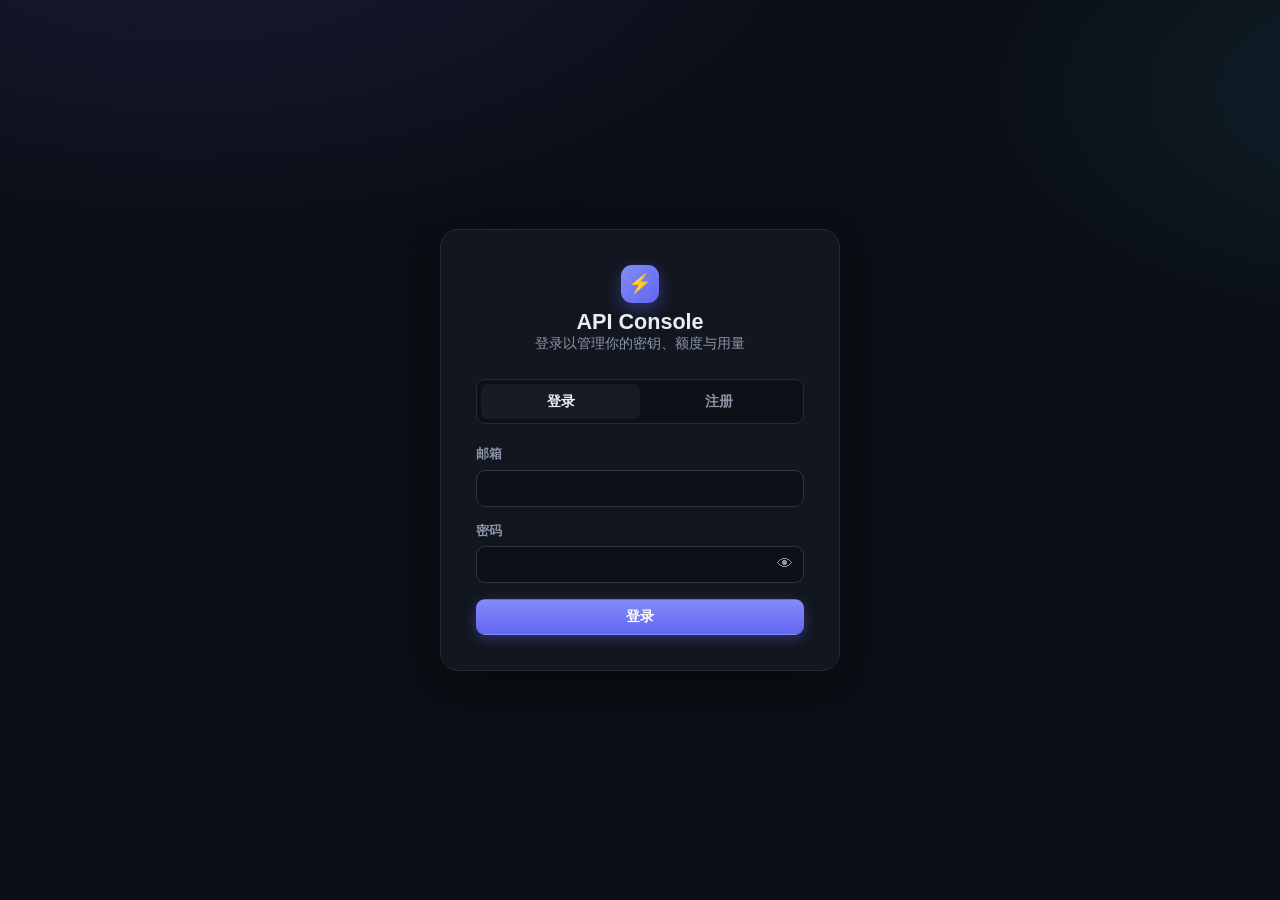
==== internal/api/modules/portal/static/index.html @ e52096e7 "feat(portal): filter 用量明细 by model, upstream account, and user Adds server-side filtering to the usa" ====
<!DOCTYPE html>
<html lang="zh-CN">
<head>
<meta charset="utf-8">
<meta name="viewport" content="width=device-width,initial-scale=1">
<title>API Console</title>
<style>
*{margin:0;padding:0;box-sizing:border-box}
:root{
  --bg:#0b0e14; --bg-2:#0d1117; --surface:#12161f; --surface-2:#161b26;
  --border:#232a38; --border-2:#2c3547;
  --text:#e6edf3; --muted:#8b94a7; --faint:#5b6472;
  --accent:#6366f1; --accent-2:#818cf8; --accent-soft:rgba(99,102,241,.15);
  --success:#22c55e; --danger:#f43f5e; --warn:#f59e0b; --info:#38bdf8;
  --radius:12px; --radius-sm:9px;
  --shadow:0 8px 30px rgba(0,0,0,.35);
}
html,body{height:100%}
body{font-family:-apple-system,BlinkMacSystemFont,"Segoe UI",Roboto,"PingFang SC","Microsoft YaHei",sans-serif;background:var(--bg);color:var(--text);min-height:100vh;-webkit-font-smoothing:antialiased}
body::before{content:"";position:fixed;inset:0;z-index:-1;background:
  radial-gradient(1200px 600px at 15% -10%,rgba(99,102,241,.14),transparent 60%),
  radial-gradient(900px 500px at 110% 10%,rgba(56,189,248,.10),transparent 55%);}
a{color:var(--accent-2);text-decoration:none}
.hidden{display:none!important}
.muted{color:var(--muted)}
.mono{font-family:ui-monospace,SFMono-Regular,Menlo,monospace}
::-webkit-scrollbar{width:10px;height:10px}
::-webkit-scrollbar-thumb{background:var(--border-2);border-radius:99px;border:2px solid transparent;background-clip:padding-box}

/* ---------- Buttons ---------- */
.btn{display:inline-flex;align-items:center;gap:.4rem;padding:.5rem .9rem;border:1px solid var(--border-2);border-radius:var(--radius-sm);font-size:.85rem;font-weight:600;cursor:pointer;background:var(--surface-2);color:var(--text);transition:all .15s;white-space:nowrap}
.btn:hover{border-color:var(--faint);transform:translateY(-1px)}
.btn:active{transform:translateY(0)}
.btn-primary{background:linear-gradient(180deg,var(--accent-2),var(--accent));border-color:transparent;color:#fff;box-shadow:0 4px 14px rgba(99,102,241,.35)}
.btn-primary:hover{box-shadow:0 6px 20px rgba(99,102,241,.5)}
.btn-danger{background:transparent;border-color:rgba(244,63,94,.4);color:#fb7185}.btn-danger:hover{background:rgba(244,63,94,.12);border-color:var(--danger)}
.btn-success{background:transparent;border-color:rgba(34,197,94,.4);color:#4ade80}.btn-success:hover{background:rgba(34,197,94,.12)}
.btn-sm{padding:.32rem .6rem;font-size:.78rem}
.btn-block{width:100%;justify-content:center}
.btn-ghost{background:transparent;border-color:var(--border)}
.icon-btn{background:transparent;border:none;color:var(--muted);cursor:pointer;font-size:1.1rem;padding:.25rem .4rem;border-radius:8px}
.icon-btn:hover{background:var(--surface-2);color:var(--text)}

/* ---------- Forms ---------- */
.form-group{margin-bottom:1rem}
.form-group label,.field-label{display:block;margin-bottom:.4rem;font-size:.8rem;font-weight:600;color:var(--muted)}
input,select{width:100%;padding:.6rem .75rem;border:1px solid var(--border-2);border-radius:var(--radius-sm);font-size:.9rem;outline:none;background:var(--bg-2);color:var(--text);transition:border-color .15s,box-shadow .15s;font-family:inherit}
input::placeholder{color:var(--faint)}
input:focus,select:focus{border-color:var(--accent);box-shadow:0 0 0 3px var(--accent-soft)}
.pw-wrap{position:relative}
.pw-wrap input{padding-right:2.6rem}
.pw-toggle{position:absolute;right:.4rem;top:50%;transform:translateY(-50%);background:none;border:none;cursor:pointer;font-size:1rem;color:var(--muted);padding:.3rem;border-radius:6px;line-height:1}
.pw-toggle:hover{color:var(--text)}
.inline-form{display:flex;gap:.6rem;flex-wrap:wrap;align-items:flex-end}
.inline-form .form-group{margin:0}
.switch-row{display:flex;align-items:center;justify-content:space-between;gap:1rem;padding:.75rem .9rem;background:var(--bg-2);border:1px solid var(--border);border-radius:var(--radius-sm);margin-bottom:1rem;cursor:pointer}
.switch-row span{font-size:.9rem;font-weight:500}
.switch-row input{width:auto;accent-color:var(--accent)}

.msg{padding:.6rem .8rem;border-radius:var(--radius-sm);margin-bottom:1rem;font-size:.85rem;border:1px solid transparent}
.msg-error{background:rgba(244,63,94,.1);color:#fda4af;border-color:rgba(244,63,94,.3)}
.msg-ok{background:rgba(34,197,94,.1);color:#86efac;border-color:rgba(34,197,94,.3)}

/* ---------- Auth ---------- */
.auth-wrap{display:flex;justify-content:center;align-items:center;min-height:100vh;padding:1.5rem}
.auth-box{background:var(--surface);border:1px solid var(--border);padding:2.2rem;border-radius:18px;box-shadow:var(--shadow);width:100%;max-width:400px}
.auth-brand{display:flex;align-items:center;gap:.6rem;justify-content:center;margin-bottom:.4rem}
.auth-brand .logo{width:38px;height:38px;border-radius:11px;background:linear-gradient(135deg,var(--accent-2),var(--accent));display:flex;align-items:center;justify-content:center;font-size:1.2rem;box-shadow:0 6px 18px rgba(99,102,241,.4)}
.auth-box h2{text-align:center;font-size:1.35rem;font-weight:700}
.auth-sub{text-align:center;color:var(--muted);font-size:.85rem;margin-bottom:1.6rem}
.seg{display:flex;background:var(--bg-2);border:1px solid var(--border);border-radius:var(--radius-sm);padding:4px;margin-bottom:1.4rem}
.seg .tab{flex:1;cursor:pointer;padding:.5rem;border:none;background:none;font-size:.9rem;color:var(--muted);border-radius:7px;font-weight:600;transition:all .15s}
.seg .tab.active{background:var(--surface-2);color:var(--text);box-shadow:0 1px 2px rgba(0,0,0,.3)}

/* ---------- Layout ---------- */
.app{display:flex;min-height:100vh}
.sidebar{width:236px;background:rgba(13,17,23,.7);backdrop-filter:blur(8px);border-right:1px solid var(--border);padding:1.1rem .8rem;flex-shrink:0;display:flex;flex-direction:column;gap:.2rem;position:sticky;top:0;height:100vh}
.brand{display:flex;align-items:center;gap:.6rem;padding:.4rem .5rem 1rem}
.brand .logo{width:32px;height:32px;border-radius:9px;background:linear-gradient(135deg,var(--accent-2),var(--accent));display:flex;align-items:center;justify-content:center;font-size:1rem}
.brand .name{font-weight:700;font-size:1.02rem}
.sidebar nav{display:flex;flex-direction:column;gap:2px}
.sidebar nav a{display:flex;align-items:center;gap:.7rem;padding:.6rem .7rem;color:var(--muted);font-size:.9rem;border-radius:var(--radius-sm);font-weight:500;transition:all .15s}
.sidebar nav a .ic{width:18px;text-align:center;opacity:.9}
.sidebar nav a:hover{background:var(--surface-2);color:var(--text)}
.sidebar nav a.active{background:var(--accent-soft);color:#fff}
.sidebar nav a.active .ic{color:var(--accent-2)}
.side-foot{margin-top:auto;border-top:1px solid var(--border);padding-top:.7rem}
.side-user{display:flex;align-items:center;gap:.6rem;padding:.4rem .5rem;font-size:.82rem}
.avatar{width:30px;height:30px;border-radius:50%;background:linear-gradient(135deg,#22d3ee,var(--accent));display:flex;align-items:center;justify-content:center;font-weight:700;font-size:.85rem;flex-shrink:0}
.side-user .em{overflow:hidden;text-overflow:ellipsis;white-space:nowrap}
.logout{width:100%;margin-top:.4rem;padding:.5rem;color:var(--muted);font-size:.82rem;cursor:pointer;border:1px solid var(--border);background:none;border-radius:var(--radius-sm);text-align:center;font-weight:600}
.logout:hover{background:var(--surface-2);color:#fb7185;border-color:rgba(244,63,94,.3)}
.main{flex:1;padding:1.8rem 2.2rem;overflow-x:auto;max-width:1200px}
.page-head{margin-bottom:1.4rem}
.page-head h2{font-size:1.4rem;font-weight:700;letter-spacing:-.01em}
.page-head p{color:var(--muted);font-size:.88rem;margin-top:.2rem}

/* ---------- Cards & stats ---------- */
.stats{display:grid;grid-template-columns:repeat(auto-fit,minmax(190px,1fr));gap:1rem;margin-bottom:1.5rem}
.stat-card{background:var(--surface);border:1px solid var(--border);padding:1.1rem 1.3rem;border-radius:var(--radius)}
.stat-card .label{font-size:.78rem;color:var(--muted);margin-bottom:.4rem;font-weight:600;letter-spacing:.02em}
.stat-card .value{font-size:1.7rem;font-weight:700;letter-spacing:-.02em}
.stat-card .value.sm{font-size:1rem;font-weight:600}
.card{background:var(--surface);border:1px solid var(--border);padding:1.3rem;border-radius:var(--radius);margin-bottom:1.2rem}
.card h3{font-size:.98rem;font-weight:700;margin-bottom:1rem;display:flex;align-items:center;gap:.5rem}

/* ---------- Table ---------- */
.table-wrap{overflow-x:auto;border-radius:var(--radius);border:1px solid var(--border)}
table{width:100%;border-collapse:collapse;font-size:.86rem}
th,td{padding:.7rem .9rem;text-align:left;border-bottom:1px solid var(--border);white-space:nowrap}
th{background:var(--bg-2);font-weight:600;font-size:.74rem;color:var(--muted);text-transform:uppercase;letter-spacing:.05em}
tbody tr:last-child td{border-bottom:none}
tbody tr:hover{background:var(--surface-2)}
td code{background:var(--bg-2);padding:.15rem .4rem;border-radius:6px;font-size:.82rem}
.empty{text-align:center;color:var(--faint);padding:1.6rem}
.badge{display:inline-block;padding:2px 9px;border-radius:99px;font-size:.72rem;font-weight:700;border:1px solid transparent}
.badge-green{background:rgba(34,197,94,.13);color:#4ade80;border-color:rgba(34,197,94,.25)}
.badge-red{background:rgba(244,63,94,.13);color:#fb7185;border-color:rgba(244,63,94,.25)}
.badge-yellow{background:rgba(245,158,11,.13);color:#fbbf24;border-color:rgba(245,158,11,.25)}
.badge-blue{background:rgba(56,189,248,.13);color:#38bdf8;border-color:rgba(56,189,248,.25)}
.badge-gray{background:var(--surface-2);color:var(--muted);border-color:var(--border-2)}
.badge-violet{background:var(--accent-soft);color:var(--accent-2);border-color:rgba(99,102,241,.3)}
.chips{display:flex;flex-wrap:wrap;gap:.5rem}
.chip{display:inline-flex;align-items:center;gap:.4rem;padding:.4rem .75rem;border:1px solid var(--border-2);border-radius:99px;font-size:.82rem;background:var(--bg-2);font-weight:500}
.chip.all{background:var(--accent-soft);border-color:rgba(99,102,241,.3);color:var(--accent-2)}
.chip .dot{width:7px;height:7px;border-radius:50%;background:var(--accent-2);flex-shrink:0}
.auth-alt{margin-top:1rem;text-align:center;font-size:.85rem}
.auth-alt button{background:none;border:none;color:var(--accent-2);cursor:pointer;font-weight:600;font-size:.85rem}

/* ---------- Usage filter bar ---------- */
.filter-bar{display:flex;gap:.75rem;flex-wrap:wrap;align-items:flex-end}
.fbox{display:flex;flex-direction:column;gap:.3rem;min-width:150px}
.fbox label{font-size:.72rem;font-weight:700;letter-spacing:.03em;text-transform:uppercase;color:var(--faint)}
.fbox select{padding:.5rem .6rem;font-size:.85rem}

/* ---------- Account quota meters ---------- */
.qgrid{display:grid;grid-template-columns:repeat(auto-fill,minmax(280px,1fr));gap:1rem}
.qacct{border:1px solid var(--border-2);border-radius:var(--radius);background:var(--bg-2);padding:1rem 1.1rem}
.qacct-head{display:flex;align-items:center;gap:.55rem;margin-bottom:.9rem}
.qacct-head .name{font-weight:700;font-size:.95rem}
.qacct-note{font-size:.82rem;color:var(--muted);margin-top:.2rem}
.qacct-err{font-size:.8rem;color:#fb7185;margin-top:.2rem}
.qmeter{margin-bottom:.85rem}
.qmeter:last-child{margin-bottom:0}
.qmeter-top{display:flex;justify-content:space-between;align-items:baseline;margin-bottom:.35rem;gap:.5rem}
.qmeter-label{font-size:.83rem;font-weight:600}
.qmeter-pct{font-size:.83rem;font-weight:700;color:var(--accent-2)}
.qmeter-reset{font-size:.72rem;color:var(--faint)}
.qbar{height:8px;border-radius:99px;background:var(--surface-2);overflow:hidden}
.qbar>span{display:block;height:100%;border-radius:99px;background:linear-gradient(90deg,var(--accent-2),var(--accent));transition:width .4s}
.qbar.warn>span{background:linear-gradient(90deg,#fbbf24,var(--warn))}
.qbar.danger>span{background:linear-gradient(90deg,#fb7185,var(--danger))}
.qdetails{margin-bottom:.9rem;border:1px solid var(--border);border-radius:var(--radius-sm);overflow:hidden}
.qrow{display:flex;justify-content:space-between;gap:.6rem;padding:.42rem .65rem;font-size:.8rem}
.qrow:nth-child(odd){background:var(--surface-2)}
.qrow>span{color:var(--muted)}
.qrow>b{font-weight:700}
.qsub{font-size:.72rem;font-weight:700;letter-spacing:.04em;text-transform:uppercase;color:var(--faint);margin:.2rem 0 .55rem}
.qacct-actions{margin-left:auto;display:flex;gap:.4rem;flex-shrink:0}
.qbtn{padding:.32rem .55rem;border:1px solid var(--border-2);background:var(--surface-2);color:var(--text);border-radius:8px;font-size:.76rem;font-weight:600;cursor:pointer;line-height:1.1}
.qbtn:hover{border-color:var(--faint)}
.qbtn:disabled{opacity:.5;cursor:default}
.qbtn-reset{color:var(--accent-2);border-color:rgba(99,102,241,.35)}
.qbtn-reset:hover{background:var(--accent-soft)}
.qacct.busy{opacity:.55;pointer-events:none}
.qacct-msg{font-size:.78rem;margin-top:.5rem}
.qacct-msg.ok{color:#4ade80}.qacct-msg.err{color:#fb7185}

/* ---------- Topup ---------- */
.methods-grid{display:flex;gap:1rem;flex-wrap:wrap;margin-bottom:1.2rem}
.method-card{border:1px solid var(--border-2);border-radius:var(--radius);padding:1rem 1.2rem;cursor:pointer;min-width:150px;text-align:center;transition:all .15s;background:var(--surface)}
.method-card:hover{border-color:var(--faint);transform:translateY(-2px)}
.method-card.selected{border-color:var(--accent);background:var(--accent-soft)}
.method-card .name{font-weight:700;margin-bottom:.25rem}
.method-card .currency{font-size:.8rem;color:var(--muted)}
.qr-img{max-width:210px;border:1px solid var(--border);border-radius:var(--radius);margin:1rem 0;background:#fff;padding:6px}
.copy-wrap{display:flex;align-items:center;gap:.5rem;margin:.5rem 0}
.copy-wrap code{background:var(--bg-2);border:1px solid var(--border);padding:.4rem .6rem;border-radius:8px;font-size:.85rem;flex:1;word-break:break-all}

/* ---------- Modal ---------- */
.modal-overlay{position:fixed;inset:0;background:rgba(3,6,12,.7);backdrop-filter:blur(4px);display:flex;align-items:center;justify-content:center;z-index:50;padding:1rem}
.modal{background:var(--surface);border:1px solid var(--border-2);border-radius:16px;width:100%;max-width:520px;box-shadow:var(--shadow);max-height:88vh;display:flex;flex-direction:column}
.modal-head{display:flex;align-items:flex-start;justify-content:space-between;padding:1.2rem 1.4rem;border-bottom:1px solid var(--border)}
.modal-title{font-weight:700;font-size:1.05rem}
.modal-sub{color:var(--muted);font-size:.82rem;margin-top:.15rem}
.modal-body{padding:1.2rem 1.4rem;overflow-y:auto}
.modal-foot{display:flex;align-items:center;gap:.6rem;justify-content:flex-end;padding:1rem 1.4rem;border-top:1px solid var(--border)}
.modal-foot #um-msg{margin:0;flex:1}
.tabs-sm{display:flex;gap:.4rem;margin:.4rem 0 .8rem}
.tab-sm{padding:.4rem .8rem;border:1px solid var(--border-2);background:var(--bg-2);color:var(--muted);border-radius:99px;font-size:.82rem;font-weight:600;cursor:pointer}
.tab-sm.active{background:var(--accent-soft);color:var(--accent-2);border-color:rgba(99,102,241,.4)}
.picker-search{margin-bottom:.5rem}
.picker-list{max-height:230px;overflow-y:auto;border:1px solid var(--border);border-radius:var(--radius-sm);background:var(--bg-2)}
.picker-item{display:flex;align-items:center;gap:.6rem;padding:.5rem .7rem;font-size:.85rem;cursor:pointer;border-bottom:1px solid var(--border)}
.picker-item:last-child{border-bottom:none}
.picker-item:hover{background:var(--surface-2)}
.picker-item input{width:auto;accent-color:var(--accent)}
.hint{font-size:.78rem;color:var(--faint);margin-top:.4rem}

@media(max-width:820px){
  .sidebar{width:100%;position:fixed;bottom:0;top:auto;height:auto;flex-direction:row;padding:.4rem;z-index:20;border-right:none;border-top:1px solid var(--border)}
  .brand,.side-foot{display:none}
  .sidebar nav{flex-direction:row;width:100%;justify-content:space-around}
  .sidebar nav a{flex-direction:column;gap:2px;font-size:.68rem;padding:.4rem}
  .main{padding:1.1rem;padding-bottom:5rem;max-width:100%}
}
</style>
</head>
<body>

<!-- ===================== Auth ===================== -->
<div id="page-auth" class="auth-wrap hidden">
  <div class="auth-box">
    <div class="auth-brand"><div class="logo">⚡</div></div>
    <h2>API Console</h2>
    <p class="auth-sub">登录以管理你的密钥、额度与用量</p>
    <div class="seg">
      <button class="tab active" onclick="switchAuthTab('login')">登录</button>
      <button class="tab" onclick="switchAuthTab('register')">注册</button>
      <button class="tab hidden" id="tab-code" onclick="switchAuthTab('code')">验证码</button>
    </div>
    <div id="auth-msg"></div>
    <form id="form-login" onsubmit="return doLogin(event)">
      <div class="form-group"><label>邮箱</label><input type="email" id="login-email" autocomplete="username" required></div>
      <div class="form-group"><label>密码</label>
        <div class="pw-wrap"><input type="password" id="login-pass" autocomplete="current-password" required>
          <button type="button" class="pw-toggle" onclick="togglePw(this)" aria-label="显示密码">👁</button></div>
      </div>
      <button class="btn btn-primary btn-block" type="submit">登录</button>
    </form>
    <form id="form-register" class="hidden" onsubmit="return doRegister(event)">
      <div class="form-group"><label>邮箱</label><input type="email" id="reg-email" autocomplete="username" required></div>
      <div class="form-group"><label>密码 (至少 8 位)</label>
        <div class="pw-wrap"><input type="password" id="reg-pass" minlength="8" autocomplete="new-password" required>
          <button type="button" class="pw-toggle" onclick="togglePw(this)" aria-label="显示密码">👁</button></div>
      </div>
      <div class="form-group"><label>昵称 (可选)</label><input type="text" id="reg-name"></div>
      <button class="btn btn-primary btn-block" type="submit">创建账号</button>
    </form>
    <form id="form-code" class="hidden" onsubmit="return doCode(event)">
      <div class="form-group"><label>邮箱</label><input type="email" id="code-email" autocomplete="username" required></div>
      <div class="form-group hidden" id="code-step2"><label>验证码（已发送到邮箱，10 分钟内有效）</label>
        <input id="code-input" inputmode="numeric" maxlength="6" placeholder="6 位验证码"></div>
      <button class="btn btn-primary btn-block" type="submit" id="code-submit">发送验证码</button>
      <div class="auth-alt hidden" id="code-resend"><button type="button" onclick="resetCode()">换个邮箱 / 重新发送</button></div>
    </form>
    <div class="auth-alt hidden" id="alt-code"><button type="button" onclick="switchAuthTab('code')">用邮箱验证码登录 →</button></div>
  </div>
</div>

<!-- ===================== App ===================== -->
<div id="page-app" class="app hidden">
  <aside class="sidebar">
    <div class="brand"><div class="logo">⚡</div><div class="name">API Console</div></div>
    <nav>
      <a href="#dashboard" class="active" data-page="dashboard"><span class="ic">◎</span>概览</a>
      <a href="#keys" data-page="keys"><span class="ic">⚿</span>API Keys</a>
      <a href="#topup" data-page="topup"><span class="ic">＋</span>充值</a>
      <a href="#usage" data-page="usage"><span class="ic">▤</span>用量</a>
      <a href="#quota" data-page="quota"><span class="ic">◈</span>额度</a>
      <a href="#settings" data-page="settings"><span class="ic">⚙</span>设置</a>
      <a href="#admin" data-page="admin" id="nav-admin" class="hidden"><span class="ic">★</span>管理</a>
    </nav>
    <div class="side-foot">
      <div class="side-user"><div class="avatar" id="side-avatar">U</div><div class="em muted" id="side-email">-</div></div>
      <button class="logout" onclick="doLogout()">退出登录</button>
    </div>
  </aside>

  <div class="main">
    <!-- Dashboard -->
    <section id="sec-dashboard">
      <div class="page-head"><h2>概览</h2><p>账户状态一览</p></div>
      <div class="stats">
        <div class="stat-card"><div class="label">余额</div><div class="value" id="dash-balance">-</div></div>
        <div class="stat-card"><div class="label">活跃 API Keys</div><div class="value" id="dash-keys">-</div></div>
        <div class="stat-card"><div class="label">账号</div><div class="value sm" id="dash-email">-</div></div>
        <div class="stat-card"><div class="label">计费状态</div><div class="value sm" id="dash-plan">-</div></div>
      </div>
      <div class="card">
        <h3>最近用量</h3>
        <div class="table-wrap"><table><thead><tr><th>时间</th><th>模型</th><th>账号</th><th>输入</th><th>输出</th><th>费用</th><th>状态</th></tr></thead>
        <tbody id="dash-usage"></tbody></table></div>
      </div>
    </section>

    <!-- Keys -->
    <section id="sec-keys" class="hidden">
      <div class="page-head"><h2>API Keys</h2><p>用于调用代理的密钥；创建后仅显示一次，请立即保存</p></div>
      <div class="card">
        <div class="inline-form" style="margin-bottom:.8rem">
          <div class="form-group" style="flex:1;min-width:200px"><label>名称 (可选)</label><input id="key-name" placeholder="例如：my-app"></div>
          <button class="btn btn-primary" onclick="createKey()">＋ 创建新 Key</button>
        </div>
        <div id="new-key-msg"></div>
        <div class="table-wrap"><table><thead><tr><th>前缀</th><th>名称</th><th>创建时间</th><th>最后使用</th><th>状态</th><th></th></tr></thead>
        <tbody id="keys-list"></tbody></table></div>
      </div>
    </section>

    <!-- Topup -->
    <section id="sec-topup" class="hidden">
      <div class="page-head"><h2>充值</h2><p>选择支付方式并按显示的精确金额付款</p></div>
      <div id="topup-methods" class="methods-grid"></div>
      <div id="topup-form" class="card hidden">
        <div class="form-group"><label>充值金额</label><input type="number" id="topup-amount" min="1" step="1" placeholder="输入金额"></div>
        <button class="btn btn-primary" onclick="createTopup()">创建订单</button>
      </div>
      <div id="topup-order-detail" class="card hidden"></div>
      <div class="card">
        <h3>充值记录</h3>
        <div class="table-wrap"><table><thead><tr><th>时间</th><th>方式</th><th>金额</th><th>状态</th><th></th></tr></thead>
        <tbody id="topup-list"></tbody></table></div>
      </div>
    </section>

    <!-- Usage -->
    <section id="sec-usage" class="hidden">
      <div class="page-head"><h2>用量明细</h2><p>每条请求的 token、费用与实际服务它的上游账号</p></div>
      <div class="stats" id="usage-charts"></div>
      <div class="card filter-bar">
        <div class="fbox"><label>模型</label>
          <select id="uf-model" onchange="applyUsageFilters()"><option value="">全部模型</option></select></div>
        <div class="fbox"><label>账号</label>
          <select id="uf-account" onchange="applyUsageFilters()"><option value="">全部账号</option></select></div>
        <div class="fbox" id="uf-user-box" style="display:none"><label>用户</label>
          <select id="uf-user" onchange="applyUsageFilters()"><option value="">全部用户</option></select></div>
        <button class="btn btn-sm" type="button" onclick="resetUsageFilters()">重置筛选</button>
        <span class="muted" id="uf-count" style="font-size:.8rem;margin-left:auto"></span>
      </div>
      <div class="card">
        <div class="table-wrap"><table><thead><tr id="usage-thead"><th>时间</th><th>提供商</th><th>模型</th><th>账号</th><th>输入</th><th>输出</th><th>缓存读</th><th>缓存写</th><th>费用</th><th>状态</th></tr></thead>
        <tbody id="usage-list"></tbody></table></div>
        <div style="margin-top:1rem;text-align:center"><button class="btn btn-ghost btn-sm" id="usage-more" onclick="loadMoreUsage()">加载更多</button></div>
      </div>
    </section>

    <!-- Quota / entitlements -->
    <section id="sec-quota" class="hidden">
      <div class="page-head"><h2>我的额度</h2><p>你的余额、计费状态与可用范围（由管理员设置）</p></div>
      <div class="stats">
        <div class="stat-card"><div class="label">余额</div><div class="value" id="q-balance">-</div></div>
        <div class="stat-card"><div class="label">计费状态</div><div class="value sm" id="q-plan">-</div></div>
      </div>
      <div class="card">
        <h3>可用模型</h3>
        <div id="q-models" class="chips"></div>
      </div>
      <div class="card">
        <h3>可用账号</h3>
        <div id="q-accounts" class="chips"></div>
      </div>
      <div class="card">
        <div style="display:flex;align-items:center;justify-content:space-between;gap:.6rem;flex-wrap:wrap">
          <div><h3 style="margin:0">账号余额</h3><p class="muted" style="font-size:.82rem;margin:.25rem 0 0">你可用账号的上游剩余额度（5 小时 / 每周 等）</p></div>
          <button class="btn" id="q-refresh" onclick="loadAccountQuota()" type="button">刷新</button>
        </div>
        <div id="q-quota" class="qgrid" style="margin-top:1rem"></div>
      </div>
    </section>

    <!-- Settings -->
    <section id="sec-settings" class="hidden">
      <div class="page-head"><h2>设置</h2><p>账户与安全</p></div>
      <div class="card" style="max-width:460px">
        <h3>修改密码</h3>
        <div id="pw-msg"></div>
        <form onsubmit="return doChangePassword(event)">
          <div class="form-group"><label>当前密码</label>
            <div class="pw-wrap"><input type="password" id="pw-old" autocomplete="current-password" required>
              <button type="button" class="pw-toggle" onclick="togglePw(this)">👁</button></div></div>
          <div class="form-group"><label>新密码 (至少 8 位)</label>
            <div class="pw-wrap"><input type="password" id="pw-new" minlength="8" autocomplete="new-password" required>
              <button type="button" class="pw-toggle" onclick="togglePw(this)">👁</button></div></div>
          <button class="btn btn-primary" type="submit">保存</button>
        </form>
      </div>
    </section>

    <!-- Admin -->
    <section id="sec-admin" class="hidden">
      <div class="page-head"><h2>管理</h2><p>超级管理员：确认充值、管理用户额度与可用模型</p></div>
      <div class="card">
        <h3>待确认充值</h3>
        <div class="table-wrap"><table><thead><tr><th>时间</th><th>用户</th><th>方式</th><th>金额</th><th>TX Hash</th><th>状态</th><th></th></tr></thead>
        <tbody id="admin-orders"></tbody></table></div>
      </div>
      <div class="card">
        <h3>用户</h3>
        <div class="table-wrap"><table><thead><tr><th>邮箱</th><th>余额</th><th>计费</th><th>可用范围</th><th>注册</th><th></th></tr></thead>
        <tbody id="admin-users"></tbody></table></div>
      </div>
      <div class="card">
        <h3>上游账号 · 对客户显示名</h3>
        <p class="muted" style="font-size:.82rem;margin:-.5rem 0 .9rem">给账号设个别名，客户在「额度」页看到的是它；不填则显示 <code>Provider · 短ID</code>，不会泄露文件名/邮箱。</p>
        <div class="table-wrap"><table><thead><tr><th>账号（仅你可见）</th><th>Provider</th><th>状态</th><th>对客户显示名</th><th></th></tr></thead>
        <tbody id="admin-accounts"></tbody></table></div>
      </div>
      <div class="card">
        <h3>手动调整余额</h3>
        <div id="credit-msg"></div>
        <div class="inline-form">
          <div class="form-group"><label>用户 ID</label><input id="credit-uid" style="width:230px"></div>
          <div class="form-group"><label>金额 (负数=扣减)</label><input type="number" id="credit-amount" step="0.01" style="width:130px"></div>
          <div class="form-group" style="flex:1;min-width:140px"><label>备注</label><input id="credit-note"></div>
          <button class="btn btn-primary" onclick="doAdminCredit()">提交</button>
        </div>
      </div>
    </section>
  </div>
</div>

<!-- ===================== User-limits modal (admin) ===================== -->
<div id="user-modal" class="modal-overlay hidden">
  <div class="modal">
    <div class="modal-head">
      <div><div class="modal-title">用户权限</div><div class="modal-sub" id="um-email">-</div></div>
      <button class="icon-btn" onclick="closeUserModal()">✕</button>
    </div>
    <div class="modal-body">
      <label class="switch-row"><span>免余额（不计费，用量仍记录）</span><input type="checkbox" id="um-unbilled"></label>
      <label class="switch-row"><span>允许重置额度（可消耗 Codex 重置额度）</span><input type="checkbox" id="um-allowreset"></label>
      <div class="field-label">可用模型（都不选 = 允许全部）</div>
      <div class="tabs-sm">
        <button class="tab-sm active" data-tab="models" onclick="umTab('models')">按模型选</button>
        <button class="tab-sm" data-tab="accounts" onclick="umTab('accounts')">按认证文件选</button>
      </div>
      <div id="um-pane-models" class="picker">
        <input class="picker-search" id="um-model-search" placeholder="搜索模型…" oninput="filterModels(this.value)">
        <div class="picker-list" id="um-model-list"></div>
        <div class="hint">勾选后，该用户只能调用选中的模型。</div>
      </div>
      <div id="um-pane-accounts" class="picker hidden">
        <div class="picker-list" id="um-account-list"></div>
        <div class="hint">勾选后，该用户只能使用选中认证文件（及它们提供的全部模型），按 CLIProxy 轮询/fill-first 调度。</div>
      </div>
    </div>
    <div class="modal-foot">
      <div id="um-msg"></div>
      <button class="btn" onclick="closeUserModal()">取消</button>
      <button class="btn btn-primary" onclick="saveUserLimits()">保存</button>
    </div>
  </div>
</div>

<script>
const BASE = location.pathname.replace(/\/ui\/?$/, '');
let token = localStorage.getItem('portal_token');
let isAdmin = false;
let selectedMethod = null;
let usageCursor = '';
let adminUsers = [], allModels = [], allAccounts = [], editingUserId = null;

function api(path, opts = {}) {
  const headers = {'Content-Type': 'application/json'};
  if (token) headers['Authorization'] = 'Bearer ' + token;
  return fetch(BASE + path, {...opts, headers}).then(async r => {
    const data = r.status === 204 ? {} : await r.json().catch(() => ({}));
    if (!r.ok) throw {status: r.status, message: data.error || 'request failed'};
    return data;
  });
}

// ---- Auth ----
function switchAuthTab(tab) {
  document.querySelectorAll('.seg .tab').forEach(t => t.classList.remove('active'));
  const btn = document.querySelector(`.seg .tab[onclick*="'${tab}'"]`);
  if (btn) btn.classList.add('active');
  document.getElementById('form-login').classList.toggle('hidden', tab !== 'login');
  document.getElementById('form-register').classList.toggle('hidden', tab !== 'register');
  document.getElementById('form-code').classList.toggle('hidden', tab !== 'code');
  document.getElementById('auth-msg').innerHTML = '';
  if (tab === 'code') resetCode();
}

// Email-code login (two phases: request code, then verify).
let codeSent = false;
function resetCode() {
  codeSent = false;
  document.getElementById('code-step2').classList.add('hidden');
  document.getElementById('code-resend').classList.add('hidden');
  document.getElementById('code-input').value = '';
  document.getElementById('code-submit').textContent = '发送验证码';
}
async function doCode(e) {
  e.preventDefault();
  const email = document.getElementById('code-email').value.trim();
  try {
    if (!codeSent) {
      await api('/login/code/request', {method:'POST', body: JSON.stringify({email})});
      codeSent = true;
      document.getElementById('code-step2').classList.remove('hidden');
      document.getElementById('code-resend').classList.remove('hidden');
      document.getElementById('code-submit').textContent = '登录';
      document.getElementById('code-input').focus();
      showAuthMsg('验证码已发送，请查收邮箱', true);
    } else {
      const code = document.getElementById('code-input').value.trim();
      const r = await api('/login/code/verify', {method:'POST', body: JSON.stringify({email, code})});
      token = r.token; localStorage.setItem('portal_token', token);
      enterApp();
    }
  } catch(err) { showAuthMsg(err.message); }
}
function showAuthMsg(msg, ok) {
  document.getElementById('auth-msg').innerHTML = `<div class="msg ${ok ? 'msg-ok' : 'msg-error'}">${esc(msg)}</div>`;
}
function togglePw(btn) {
  const inp = btn.parentElement.querySelector('input');
  const show = inp.type === 'password';
  inp.type = show ? 'text' : 'password';
  btn.textContent = show ? '🙈' : '👁';
}

async function doLogin(e) {
  e.preventDefault();
  try {
    const r = await api('/login', {method:'POST', body: JSON.stringify({
      email: document.getElementById('login-email').value,
      password: document.getElementById('login-pass').value
    })});
    token = r.token; localStorage.setItem('portal_token', token);
    enterApp();
  } catch(err) { showAuthMsg(err.message); }
}
async function doRegister(e) {
  e.preventDefault();
  try {
    const r = await api('/register', {method:'POST', body: JSON.stringify({
      email: document.getElementById('reg-email').value,
      password: document.getElementById('reg-pass').value,
      display_name: document.getElementById('reg-name').value
    })});
    token = r.token; localStorage.setItem('portal_token', token);
    enterApp();
  } catch(err) { showAuthMsg(err.message); }
}
// Hard reset on logout so no previous-account data can linger in memory/DOM.
function doLogout() {
  token = null; localStorage.removeItem('portal_token');
  location.reload();
}

// ---- App shell ----
async function enterApp() {
  document.getElementById('page-auth').classList.add('hidden');
  document.getElementById('page-app').classList.remove('hidden');
  try {
    const me = await api('/me');
    isAdmin = !!me.user.is_admin;
    document.getElementById('nav-admin').classList.toggle('hidden', !isAdmin);
    document.getElementById('side-email').textContent = me.user.email;
    document.getElementById('side-avatar').textContent = (me.user.email||'U').charAt(0).toUpperCase();
  } catch(e) {}
  navigate(location.hash.slice(1) || 'dashboard');
}
function navigate(page) {
  if (!page || !document.getElementById('sec-' + page)) page = 'dashboard';
  if (page === 'admin' && !isAdmin) page = 'dashboard';
  document.querySelectorAll('[id^="sec-"]').forEach(s => s.classList.add('hidden'));
  document.getElementById('sec-' + page).classList.remove('hidden');
  document.querySelectorAll('.sidebar nav a').forEach(a => a.classList.toggle('active', a.dataset.page === page));
  if (page === 'dashboard') loadDashboard();
  else if (page === 'keys') loadKeys();
  else if (page === 'topup') loadTopup();
  else if (page === 'usage') { usageCursor = ''; loadUsageFilterOptions(); loadUsage(true); loadUsageStats(); }
  else if (page === 'quota') loadQuota();
  else if (page === 'admin') loadAdmin();
}

// My entitlements: balance, billing status, allowed models/accounts.
async function loadQuota() {
  try {
    const [me, wallet, lbl] = await Promise.all([api('/me'), api('/wallet'), api('/account-labels')]);
    const u = me.user, labels = (lbl && lbl.labels) || {};
    document.getElementById('q-balance').textContent = parseFloat(wallet.balance).toFixed(2);
    document.getElementById('q-plan').innerHTML = u.unbilled
      ? '<span class="badge badge-violet">免余额</span>' : '<span class="badge badge-gray">计费</span>';
    const models = u.allowed_models || [], accts = u.allowed_auth_ids || [];
    document.getElementById('q-models').innerHTML = models.length
      ? models.map(m => `<span class="chip"><span class="dot"></span>${esc(m)}</span>`).join('')
      : '<span class="chip all">全部模型</span>';
    document.getElementById('q-accounts').innerHTML = accts.length
      ? accts.map(a => `<span class="chip"><span class="dot"></span>${esc(labels[a] || '账号')}</span>`).join('')
      : '<span class="chip all">全部账号</span>';
    loadAccountQuota();
  } catch(err) { if (err.status === 401) doLogout(); }
}

// Live upstream quota/balance for the user's allowed accounts.
async function loadAccountQuota() {
  const box = document.getElementById('q-quota');
  const btn = document.getElementById('q-refresh');
  box.innerHTML = '<p class="muted" style="font-size:.85rem">正在查询上游余额…</p>';
  if (btn) btn.disabled = true;
  try {
    const res = await api('/quota');
    const accts = (res && res.accounts) || [];
    if (!accts.length) { box.innerHTML = '<p class="empty">暂无可查询余额的账号</p>'; return; }
    box.innerHTML = accts.map(renderQuotaAccount).join('');
  } catch(err) {
    if (err.status === 401) { doLogout(); return; }
    box.innerHTML = '<p class="qacct-err">余额查询失败</p>';
  } finally { if (btn) btn.disabled = false; }
}

function renderQuotaAccount(a) {
  const badge = providerBadge(a.provider);
  const h = esc(a.handle || '');
  const actions = `<div class="qacct-actions">
    <button class="qbtn" title="刷新额度" onclick="refreshAccountQuota('${h}')">↻ 刷新</button>
    ${a.can_reset ? `<button class="qbtn qbtn-reset" title="消耗一个重置额度以立即重置限流" onclick="resetAccountCredit('${h}')">重置额度${a.reset_credits ? ' ('+a.reset_credits+')' : ''}</button>` : ''}
  </div>`;
  let inner = '';
  if (a.error) {
    inner = `<div class="qacct-err">${esc(a.error)}</div>`;
  } else {
    if (a.details && a.details.length) {
      inner += '<div class="qdetails">' + a.details.map(d =>
        `<div class="qrow"><span>${esc(d.label)}</span><b>${esc(d.value)}</b></div>`).join('') + '</div>';
    }
    if (a.windows && a.windows.length) {
      inner += '<div class="qsub">用量窗口</div>' + a.windows.map(renderQuotaMeter).join('');
    }
    if (a.note) inner += `<div class="qacct-note">${esc(a.note)}</div>`;
    if (!inner) inner = '<div class="qacct-note">暂无数据</div>';
  }
  return `<div class="qacct" data-handle="${h}"><div class="qacct-head">${badge}<span class="name">${esc(a.label || '账号')}</span>${actions}</div>${inner}</div>`;
}

// Refresh a single account's live quota in place.
async function refreshAccountQuota(handle) {
  const card = document.querySelector(`.qacct[data-handle="${handle}"]`);
  if (card) card.classList.add('busy');
  try {
    const a = await api('/quota/' + encodeURIComponent(handle));
    if (card) card.outerHTML = renderQuotaAccount(a);
  } catch(err) {
    if (err.status === 401) { doLogout(); return; }
    if (card) card.classList.remove('busy');
  }
}

// Consume one Codex rate-limit reset credit for an account, then refresh it.
async function resetAccountCredit(handle) {
  if (!confirm('确认消耗一个「重置额度」来立即重置该账号的 5 小时限流？此操作不可撤销。')) return;
  const card = document.querySelector(`.qacct[data-handle="${handle}"]`);
  if (card) card.classList.add('busy');
  try {
    const a = await api('/quota/' + encodeURIComponent(handle) + '/reset', {method:'POST'});
    if (card) {
      card.outerHTML = renderQuotaAccount(a);
      const fresh = document.querySelector(`.qacct[data-handle="${handle}"]`);
      if (fresh) fresh.insertAdjacentHTML('beforeend', '<div class="qacct-msg ok">已重置</div>');
    }
  } catch(err) {
    if (err.status === 401) { doLogout(); return; }
    if (card) {
      card.classList.remove('busy');
      const old = card.querySelector('.qacct-msg'); if (old) old.remove();
      card.insertAdjacentHTML('beforeend', `<div class="qacct-msg err">${esc(err.message || '重置失败')}</div>`);
    }
  }
}

function renderQuotaMeter(w) {
  const rem = (w.remaining_percent == null) ? null : Math.max(0, Math.min(100, w.remaining_percent));
  const pct = rem == null ? '--' : Math.round(rem) + '%';
  const cls = rem == null ? '' : (rem <= 10 ? 'danger' : (rem <= 30 ? 'warn' : ''));
  const width = rem == null ? 0 : rem;
  const reset = w.resets_at ? `重置于 ${fmtTime(w.resets_at)}` : '';
  return `<div class="qmeter">
    <div class="qmeter-top"><span class="qmeter-label">${esc(w.label)}</span>
      <span><span class="qmeter-pct">${pct}</span>${reset ? ` <span class="qmeter-reset">· ${esc(reset)}</span>` : ''}</span></div>
    <div class="qbar ${cls}"><span style="width:${width}%"></span></div>
  </div>`;
}

function providerBadge(p) {
  const map = {claude:['Claude','badge-yellow'], codex:['Codex','badge-violet'], antigravity:['Antigravity','badge-blue']};
  const m = map[(p||'').toLowerCase()] || [p || '账号','badge-gray'];
  return `<span class="badge ${m[1]}">${esc(m[0])}</span>`;
}
window.addEventListener('hashchange', () => navigate(location.hash.slice(1)));

// ---- Dashboard ----
async function loadDashboard() {
  try {
    const [me, wallet, usage, keys] = await Promise.all([
      api('/me'), api('/wallet'), api('/usage?limit=10'), api('/api-keys')
    ]);
    document.getElementById('dash-email').textContent = me.user.email;
    document.getElementById('dash-balance').textContent = parseFloat(wallet.balance).toFixed(2);
    document.getElementById('dash-keys').textContent = keys.keys.filter(k => !k.revoked_at).length;
    document.getElementById('dash-plan').innerHTML = me.user.unbilled
      ? '<span class="badge badge-violet">免余额</span>' : '<span class="badge badge-gray">计费</span>';
    const tbody = document.getElementById('dash-usage');
    tbody.innerHTML = usage.records.length ? usage.records.map(r => `<tr>
      <td>${fmtTime(r.created_at)}</td><td>${esc(r.model)}</td><td>${esc(r.auth_label || r.auth_id || '-')}</td>
      <td>${r.input_tokens}</td><td>${r.output_tokens}</td>
      <td>${parseFloat(r.cost).toFixed(4)}</td><td>${statusBadge(r.status)}</td></tr>`).join('')
      : '<tr><td colspan="7" class="empty">暂无记录</td></tr>';
  } catch(err) { if (err.status === 401) doLogout(); }
}

// ---- Keys ----
async function loadKeys() {
  try {
    const r = await api('/api-keys');
    const tbody = document.getElementById('keys-list');
    tbody.innerHTML = r.keys.length ? r.keys.map(k => `<tr>
      <td><code>${esc(k.key_prefix)}…</code></td><td>${esc(k.name||'-')}</td>
      <td>${fmtTime(k.created_at)}</td><td>${k.last_used_at ? fmtTime(k.last_used_at) : '-'}</td>
      <td>${k.revoked_at ? '<span class="badge badge-red">已吊销</span>' : '<span class="badge badge-green">活跃</span>'}</td>
      <td style="text-align:right">${k.revoked_at ? '' : `<button class="btn btn-danger btn-sm" onclick="revokeKey('${k.id}')">吊销</button>`}</td>
    </tr>`).join('') : '<tr><td colspan="6" class="empty">还没有 Key，点上方创建一个</td></tr>';
  } catch(err) { if (err.status === 401) doLogout(); }
}
async function createKey() {
  try {
    const name = document.getElementById('key-name').value;
    const r = await api('/api-keys', {method:'POST', body: JSON.stringify({name})});
    document.getElementById('new-key-msg').innerHTML = `<div class="msg msg-ok">
      Key 已创建，请立即复制（仅显示一次）：
      <div class="copy-wrap"><code id="new-key-val">${esc(r.key)}</code>
      <button class="btn btn-sm btn-primary" onclick="copyText('new-key-val')">复制</button></div></div>`;
    document.getElementById('key-name').value = '';
    loadKeys();
  } catch(err) { document.getElementById('new-key-msg').innerHTML = `<div class="msg msg-error">${esc(err.message)}</div>`; }
}
async function revokeKey(id) {
  if (!confirm('确认吊销此 Key？此操作不可逆。')) return;
  try { await api('/api-keys/' + id, {method:'DELETE'}); loadKeys(); }
  catch(err) { alert(err.message); }
}

// ---- Topup ----
async function loadTopup() {
  try {
    const [methods, orders] = await Promise.all([api('/topup/methods'), api('/topup?limit=50')]);
    const grid = document.getElementById('topup-methods');
    if (!methods.methods.length) {
      grid.innerHTML = '<div class="msg msg-error">运营方未配置充值方式</div>';
    } else {
      grid.innerHTML = methods.methods.map(m => {
        const key = m.method + ':' + (m.network || '');
        const label = {'usdt':'USDT','wechat':'微信','alipay':'支付宝'}[m.method] || m.method;
        return `<div class="method-card" data-key="${esc(key)}" data-method="${esc(m.method)}" data-network="${esc(m.network||'')}" onclick="selectMethod(this)">
          <div class="name">${label}${m.network ? ' ' + esc(m.network) : ''}</div><div class="currency">${esc(m.currency)}</div></div>`;
      }).join('');
    }
    selectedMethod = null;
    document.getElementById('topup-form').classList.add('hidden');
    document.getElementById('topup-order-detail').classList.add('hidden');
    renderTopupOrders(orders.orders);
  } catch(err) { if (err.status === 401) doLogout(); }
}
function selectMethod(el) {
  document.querySelectorAll('.method-card').forEach(c => c.classList.remove('selected'));
  el.classList.add('selected');
  selectedMethod = {method: el.dataset.method, network: el.dataset.network};
  document.getElementById('topup-form').classList.remove('hidden');
  document.getElementById('topup-order-detail').classList.add('hidden');
}
async function createTopup() {
  if (!selectedMethod) return;
  const amount = parseFloat(document.getElementById('topup-amount').value);
  if (!amount || amount <= 0) return alert('请输入有效金额');
  try {
    const r = await api('/topup', {method:'POST', body: JSON.stringify({amount, method: selectedMethod.method, network: selectedMethod.network})});
    showOrderDetail(r); loadTopup();
  } catch(err) { alert(err.message); }
}
function showOrderDetail(o) {
  const detail = document.getElementById('topup-order-detail');
  detail.classList.remove('hidden');
  let html = `<h3>订单 ${esc(o.id).slice(0,8)}…</h3>
    <p><strong>请支付：</strong><span style="font-size:1.3rem;font-weight:800;color:var(--accent-2)">${esc(o.amount)} ${esc(o.currency)}</span></p>
    <p style="color:#fb7185;font-size:.85rem;margin:.5rem 0">请务必按此精确金额支付</p>`;
  if (o.wallet_address && !o.wallet_address.startsWith('http'))
    html += `<div class="copy-wrap"><code id="order-addr">${esc(o.wallet_address)}</code><button class="btn btn-sm btn-primary" onclick="copyText('order-addr')">复制</button></div>`;
  if (o.qr_code_url) html += `<img class="qr-img" src="${esc(o.qr_code_url)}" alt="收款码">`;
  if (o.notes) html += `<p class="hint">${esc(o.notes)}</p>`;
  if (o.method === 'usdt' && o.status === 'pending')
    html += `<div style="margin-top:1rem"><label class="field-label">提交 TX Hash</label>
      <div class="copy-wrap"><input id="submit-txhash" placeholder="粘贴交易哈希">
      <button class="btn btn-sm btn-success" onclick="submitTxHash('${o.id}')">提交</button></div></div>`;
  html += `<p style="margin-top:.6rem;font-size:.85rem">状态：${statusBadge(o.status)}</p>`;
  detail.innerHTML = html;
}
async function submitTxHash(id) {
  const hash = document.getElementById('submit-txhash').value.trim();
  if (!hash) return alert('请输入 TX Hash');
  try { await api('/topup/' + id + '/submit', {method:'POST', body:JSON.stringify({tx_hash:hash})}); alert('已提交，等待确认'); loadTopup(); }
  catch(err) { alert(err.message); }
}
async function cancelOrder(id) {
  if (!confirm('确认取消此订单？')) return;
  try { await api('/topup/' + id + '/cancel', {method:'POST'}); loadTopup(); } catch(err) { alert(err.message); }
}
function renderTopupOrders(orders) {
  const tbody = document.getElementById('topup-list');
  tbody.innerHTML = orders.length ? orders.map(o => `<tr>
    <td>${fmtTime(o.created_at)}</td><td>${esc(o.method)}${o.network ? ' ' + esc(o.network) : ''}</td>
    <td>${esc(o.amount)} ${esc(o.currency)}</td><td>${statusBadge(o.status)}</td>
    <td style="text-align:right">${o.status === 'pending' || o.status === 'submitted' ?
      `<button class="btn btn-sm btn-ghost" onclick="viewOrder('${o.id}')">查看</button>
       <button class="btn btn-danger btn-sm" onclick="cancelOrder('${o.id}')">取消</button>` : ''}</td>
  </tr>`).join('') : '<tr><td colspan="5" class="empty">暂无记录</td></tr>';
}
async function viewOrder(id) { try { showOrderDetail(await api('/topup/' + id)); } catch(err) { alert(err.message); } }

// ---- Usage ----
let usageShowUser = false;
let usageFilters = {model:'', auth_id:'', user_id:''};
let usageLoadedCount = 0;

// Populate the filter dropdowns with the distinct values present in the caller's
// visible usage. Shows the 用户 filter only for admins (scope=all).
async function loadUsageFilterOptions() {
  try {
    const o = await api('/usage/filters');
    const modelSel = document.getElementById('uf-model');
    const acctSel = document.getElementById('uf-account');
    modelSel.innerHTML = '<option value="">全部模型</option>' +
      (o.models || []).map(m => `<option value="${esc(m)}">${esc(m)}</option>`).join('');
    acctSel.innerHTML = '<option value="">全部账号</option>' +
      (o.accounts || []).map(a => `<option value="${esc(a.id)}">${esc(a.label)}</option>`).join('');
    const userBox = document.getElementById('uf-user-box');
    if (o.scope === 'all') {
      userBox.style.display = '';
      document.getElementById('uf-user').innerHTML = '<option value="">全部用户</option>' +
        (o.users || []).map(u => `<option value="${esc(u.id)}">${esc(u.email || u.id)}</option>`).join('');
    } else {
      userBox.style.display = 'none';
    }
    // Restore any active selections after repopulating.
    modelSel.value = usageFilters.model;
    acctSel.value = usageFilters.auth_id;
    const us = document.getElementById('uf-user');
    if (us) us.value = usageFilters.user_id;
  } catch(err) { if (err.status === 401) doLogout(); }
}

function applyUsageFilters() {
  usageFilters.model = document.getElementById('uf-model').value;
  usageFilters.auth_id = document.getElementById('uf-account').value;
  const us = document.getElementById('uf-user');
  usageFilters.user_id = us ? us.value : '';
  loadUsage(true);
}

function resetUsageFilters() {
  usageFilters = {model:'', auth_id:'', user_id:''};
  document.getElementById('uf-model').value = '';
  document.getElementById('uf-account').value = '';
  const us = document.getElementById('uf-user'); if (us) us.value = '';
  loadUsage(true);
}

async function loadUsage(reset) {
  const tbody = document.getElementById('usage-list');
  if (reset) { usageCursor = ''; usageLoadedCount = 0; tbody.innerHTML = ''; }
  try {
    let url = '/usage?limit=50';
    if (usageCursor) url += '&before=' + encodeURIComponent(usageCursor);
    if (usageFilters.model) url += '&model=' + encodeURIComponent(usageFilters.model);
    if (usageFilters.auth_id) url += '&auth_id=' + encodeURIComponent(usageFilters.auth_id);
    if (usageFilters.user_id) url += '&user_id=' + encodeURIComponent(usageFilters.user_id);
    const r = await api(url);
    const records = (r && r.records) || [];
    usageShowUser = !!(r && r.scope === 'all');
    const cols = usageShowUser ? 11 : 10;
    if (reset) {
      document.getElementById('usage-thead').innerHTML =
        `<th>时间</th>${usageShowUser ? '<th>用户</th>' : ''}<th>提供商</th><th>模型</th><th>账号</th><th>输入</th><th>输出</th><th>缓存读</th><th>缓存写</th><th>费用</th><th>状态</th>`;
    }
    const countEl = document.getElementById('uf-count');
    if (!records.length) {
      if (reset) tbody.innerHTML = `<tr><td colspan="${cols}" class="empty">暂无记录</td></tr>`;
      if (countEl && reset) countEl.textContent = '共 0 条';
      document.getElementById('usage-more').classList.add('hidden'); return;
    }
    document.getElementById('usage-more').classList.remove('hidden');
    tbody.innerHTML += records.map(u => `<tr>
      <td>${fmtTime(u.created_at)}</td>${usageShowUser ? `<td>${esc(u.user_email || '-')}</td>` : ''}<td>${esc(u.provider)}</td><td>${esc(u.model)}</td>
      <td>${esc(u.auth_label || u.auth_id || '-')}</td>
      <td>${u.input_tokens}</td><td>${u.output_tokens}</td><td>${u.cache_read_tokens}</td><td>${u.cache_write_tokens}</td>
      <td>${parseFloat(u.cost).toFixed(4)}</td><td>${statusBadge(u.status)}</td></tr>`).join('');
    usageCursor = records[records.length - 1].created_at;
    usageLoadedCount += records.length;
    if (countEl) countEl.textContent = `已显示 ${usageLoadedCount} 条${records.length < 50 ? '' : '+'}`;
    if (records.length < 50) document.getElementById('usage-more').classList.add('hidden');
  } catch(err) {
    if (err.status === 401) { doLogout(); return; }
    if (reset) tbody.innerHTML = `<tr><td colspan="11" class="empty">加载失败：${esc(err.message || '未知错误')}</td></tr>`;
    document.getElementById('usage-more').classList.add('hidden');
  }
}
function loadMoreUsage() { loadUsage(false); }

async function loadUsageStats() {
  try {
    const r = await api('/usage/stats?days=30');
    const container = document.getElementById('usage-charts');
    container.innerHTML = '';
    if (r.daily && r.daily.length > 0) {
      const maxCost = Math.max(...r.daily.map(d => parseFloat(d.cost)), 0.001);
      const barW = Math.max(4, Math.floor(500 / r.daily.length) - 2), chartH = 120;
      const bars = r.daily.map((d, i) => {
        const h = Math.max(1, (parseFloat(d.cost) / maxCost) * (chartH - 20));
        return `<rect x="${i*(barW+2)}" y="${chartH-h}" width="${barW}" height="${h}" fill="url(#g)" rx="2"><title>${d.date}: ${parseFloat(d.cost).toFixed(4)}</title></rect>`;
      }).join('');
      container.innerHTML += `<div class="stat-card" style="grid-column:span 2;min-width:300px">
        <div class="label">近 30 天日消费</div>
        <div style="overflow-x:auto;margin-top:.5rem"><svg width="${r.daily.length*(barW+2)}" height="${chartH}" style="display:block">
          <defs><linearGradient id="g" x1="0" y1="0" x2="0" y2="1"><stop offset="0" stop-color="#818cf8"/><stop offset="1" stop-color="#6366f1"/></linearGradient></defs>${bars}</svg></div>
        <div style="display:flex;justify-content:space-between;font-size:.7rem;color:var(--muted);margin-top:.25rem">
          <span>${r.daily[0]?.date?.slice(5)||''}</span><span>${r.daily[r.daily.length-1]?.date?.slice(5)||''}</span></div></div>`;
    }
    if (r.by_model && r.by_model.length > 0) {
      const total = r.by_model.reduce((s, m) => s + parseFloat(m.cost), 0) || 1;
      const colors = ['#6366f1','#22c55e','#f59e0b','#f43f5e','#a855f7','#06b6d4','#f97316','#ec4899'];
      let html = '<div class="label">模型分布 (近 30 天)</div><div style="margin-top:.5rem">';
      r.by_model.forEach((m, i) => {
        const pct = (parseFloat(m.cost) / total * 100).toFixed(1);
        html += `<div style="display:flex;align-items:center;gap:.5rem;margin:.35rem 0;font-size:.82rem">
          <span style="width:9px;height:9px;border-radius:50%;background:${colors[i%colors.length]};flex-shrink:0"></span>
          <span style="flex:1;overflow:hidden;text-overflow:ellipsis">${esc(m.model)}</span>
          <span class="muted">${pct}%</span><span style="font-weight:700">${parseFloat(m.cost).toFixed(4)}</span></div>`;
      });
      container.innerHTML += `<div class="stat-card" style="min-width:220px">${html}</div></div>`;
    }
  } catch(err) { /* non-critical */ }
}

// ---- Settings ----
async function doChangePassword(e) {
  e.preventDefault();
  try {
    await api('/change-password', {method:'POST', body: JSON.stringify({
      old_password: document.getElementById('pw-old').value,
      new_password: document.getElementById('pw-new').value
    })});
    document.getElementById('pw-msg').innerHTML = '<div class="msg msg-ok">密码已修改</div>';
    document.getElementById('pw-old').value = ''; document.getElementById('pw-new').value = '';
  } catch(err) { document.getElementById('pw-msg').innerHTML = `<div class="msg msg-error">${esc(err.message)}</div>`; }
}

// ---- Admin ----
async function loadAdmin() {
  if (!isAdmin) return;
  try {
    const [ordersR, usersR] = await Promise.all([api('/admin/topup?limit=100'), api('/admin/users')]);
    const active = ordersR.orders.filter(o => o.status === 'pending' || o.status === 'submitted');
    document.getElementById('admin-orders').innerHTML = active.length ? active.map(o => `<tr>
      <td>${fmtTime(o.created_at)}</td><td><code>${esc(o.user_id).slice(0,8)}…</code></td>
      <td>${esc(o.method)}${o.network ? ' '+esc(o.network) : ''}</td><td>${esc(o.amount)} ${esc(o.currency)}</td>
      <td>${o.tx_hash ? '<code>'+esc(o.tx_hash).slice(0,16)+'…</code>' : '-'}</td><td>${statusBadge(o.status)}</td>
      <td style="text-align:right"><button class="btn btn-success btn-sm" onclick="adminConfirm('${o.id}')">确认</button></td>
    </tr>`).join('') : '<tr><td colspan="7" class="empty">无待确认订单</td></tr>';

    adminUsers = usersR.users;
    document.getElementById('admin-users').innerHTML = adminUsers.map(u => `<tr>
      <td>${esc(u.email)}${u.is_admin?' <span class="badge badge-violet">admin</span>':''}</td>
      <td>${parseFloat(u.balance||'0').toFixed(2)}</td>
      <td>${u.unbilled ? '<span class="badge badge-violet">免余额</span>' : '<span class="badge badge-gray">计费</span>'}</td>
      <td>${limitSummary(u)}</td>
      <td>${fmtTime(u.created_at)}</td>
      <td style="text-align:right">
        <button class="btn btn-sm btn-ghost" onclick="openUserModal('${u.id}')">管理</button>
        <button class="btn btn-sm" onclick="document.getElementById('credit-uid').value='${u.id}'">选中</button></td>
    </tr>`).join('');
    loadAdminAccounts();
  } catch(err) { if (err.status === 403) isAdmin = false; }
}
async function loadAdminAccounts() {
  try {
    const accounts = (await api('/admin/accounts')).accounts || [];
    document.getElementById('admin-accounts').innerHTML = accounts.length ? accounts.map(a => `<tr>
      <td>${esc(a.label || a.id)}</td><td>${esc(a.provider)}</td>
      <td>${a.status && a.status!=='active' ? '<span class="badge badge-yellow">'+esc(a.status)+'</span>' : '<span class="badge badge-green">active</span>'}</td>
      <td><input value="${esc(a.alias||'').replace(/"/g,'&quot;')}" data-id="${esc(a.id)}" placeholder="不填=Provider·短ID" style="min-width:150px"></td>
      <td style="text-align:right"><button class="btn btn-sm btn-primary" onclick="saveAlias(this)">保存</button></td>
    </tr>`).join('') : '<tr><td colspan="5" class="empty">暂无上游账号</td></tr>';
  } catch(e) {}
}
async function saveAlias(btn) {
  const input = btn.closest('tr').querySelector('input[data-id]');
  try {
    await api('/admin/accounts/alias', {method:'POST', body: JSON.stringify({id: input.dataset.id, label: input.value.trim()})});
    const o = btn.textContent; btn.textContent = '已保存'; setTimeout(() => btn.textContent = o, 1500);
  } catch(err) { alert(err.message); }
}
function limitSummary(u) {
  const m = (u.allowed_models||[]).length, a = (u.allowed_auth_ids||[]).length;
  if (m) return `<span class="badge badge-blue">${m} 个模型</span>`;
  if (a) return `<span class="badge badge-blue">${a} 个账号</span>`;
  return '<span class="muted">全部</span>';
}
async function adminConfirm(id) {
  if (!confirm('确认此充值订单？将立即给用户加余额。')) return;
  try { await api('/admin/topup/' + id + '/confirm', {method:'POST', body:'{}'}); loadAdmin(); } catch(err) { alert(err.message); }
}
async function doAdminCredit() {
  const uid = document.getElementById('credit-uid').value.trim();
  const amount = parseFloat(document.getElementById('credit-amount').value);
  const note = document.getElementById('credit-note').value.trim();
  if (!uid || !amount) return alert('请填写用户 ID 和金额');
  try {
    const r = await api('/admin/credit', {method:'POST', body:JSON.stringify({user_id:uid, amount, note})});
    document.getElementById('credit-msg').innerHTML = `<div class="msg msg-ok">已更新，新余额：${r.balance}</div>`;
    loadAdmin();
  } catch(err) { document.getElementById('credit-msg').innerHTML = `<div class="msg msg-error">${esc(err.message)}</div>`; }
}

// ---- Admin: per-user limits modal ----
async function openUserModal(id) {
  const u = adminUsers.find(x => x.id === id);
  if (!u) return;
  editingUserId = id;
  document.getElementById('um-email').textContent = u.email;
  document.getElementById('um-unbilled').checked = !!u.unbilled;
  document.getElementById('um-allowreset').checked = !!u.allow_reset;
  document.getElementById('um-msg').innerHTML = '';
  umTab('models');
  // Load the pickers once (models + accounts), then check the user's current sets.
  try {
    if (!allModels.length) allModels = (await api('/admin/models')).models || [];
    if (!allAccounts.length) allAccounts = (await api('/admin/accounts')).accounts || [];
  } catch(e) {}
  const selM = new Set(u.allowed_models || []), selA = new Set(u.allowed_auth_ids || []);
  document.getElementById('um-model-search').value = '';
  document.getElementById('um-model-list').innerHTML = allModels.length ? allModels.map(m =>
    `<label class="picker-item" data-name="${esc(m.toLowerCase())}"><input type="checkbox" value="${esc(m)}" ${selM.has(m)?'checked':''}><span>${esc(m)}</span></label>`
  ).join('') : '<div class="empty">暂无模型（先在管理控制台添加上游账号）</div>';
  document.getElementById('um-account-list').innerHTML = allAccounts.length ? allAccounts.map(a =>
    `<label class="picker-item"><input type="checkbox" value="${esc(a.id)}" ${selA.has(a.id)?'checked':''}>
     <span>${esc(a.label||a.id)} <span class="muted">· ${esc(a.provider)}${a.status&&a.status!=='active'?' ('+esc(a.status)+')':''}</span></span></label>`
  ).join('') : '<div class="empty">暂无上游账号</div>';
  document.getElementById('user-modal').classList.remove('hidden');
}
function closeUserModal() { document.getElementById('user-modal').classList.add('hidden'); editingUserId = null; }
function umTab(which) {
  document.querySelectorAll('.tab-sm').forEach(t => t.classList.toggle('active', t.dataset.tab === which));
  document.getElementById('um-pane-models').classList.toggle('hidden', which !== 'models');
  document.getElementById('um-pane-accounts').classList.toggle('hidden', which !== 'accounts');
}
function filterModels(q) {
  q = q.trim().toLowerCase();
  document.querySelectorAll('#um-model-list .picker-item').forEach(el =>
    el.style.display = (!q || el.dataset.name.includes(q)) ? '' : 'none');
}
async function saveUserLimits() {
  if (!editingUserId) return;
  const models = [...document.querySelectorAll('#um-model-list input:checked')].map(i => i.value);
  const accounts = [...document.querySelectorAll('#um-account-list input:checked')].map(i => i.value);
  const unbilled = document.getElementById('um-unbilled').checked;
  const allow_reset = document.getElementById('um-allowreset').checked;
  try {
    await api('/admin/users/' + editingUserId + '/limits', {method:'POST',
      body: JSON.stringify({unbilled, allowed_models: models, allowed_auth_ids: accounts, allow_reset})});
    closeUserModal(); loadAdmin();
  } catch(err) { document.getElementById('um-msg').innerHTML = `<div class="msg msg-error">${esc(err.message)}</div>`; }
}

// ---- Helpers ----
function fmtTime(s) {
  if (!s) return '-';
  const d = new Date(s), pad = n => String(n).padStart(2,'0');
  return `${d.getFullYear()}-${pad(d.getMonth()+1)}-${pad(d.getDate())} ${pad(d.getHours())}:${pad(d.getMinutes())}`;
}
function esc(s) { if (s === 0) return '0'; if (!s) return ''; const d = document.createElement('div'); d.textContent = s; return d.innerHTML; }
function statusBadge(s) {
  const m = {success:'badge-green',active:'badge-green',pending:'badge-yellow',submitted:'badge-blue',confirmed:'badge-green',error:'badge-red',cancelled:'badge-gray',expired:'badge-gray',revoked:'badge-red'};
  return `<span class="badge ${m[s]||'badge-gray'}">${esc(s)}</span>`;
}
function copyText(id) {
  const el = document.getElementById(id), text = el.textContent || el.value;
  navigator.clipboard.writeText(text).then(() => {
    const btn = el.parentElement.querySelector('.btn');
    if (btn) { const o = btn.textContent; btn.textContent = '已复制'; setTimeout(() => btn.textContent = o, 1500); }
  });
}

// ---- Init ----
// Reveal email-code login only when the server has SMTP configured.
api('/config').then(cfg => {
  if (cfg && cfg.email_login) {
    document.getElementById('tab-code').classList.remove('hidden');
    document.getElementById('alt-code').classList.remove('hidden');
  }
}).catch(() => {});

if (token) {
  api('/me').then(() => enterApp()).catch(() => { token = null; localStorage.removeItem('portal_token'); document.getElementById('page-auth').classList.remove('hidden'); });
} else {
  document.getElementById('page-auth').classList.remove('hidden');
}
</script>
</body>
</html>
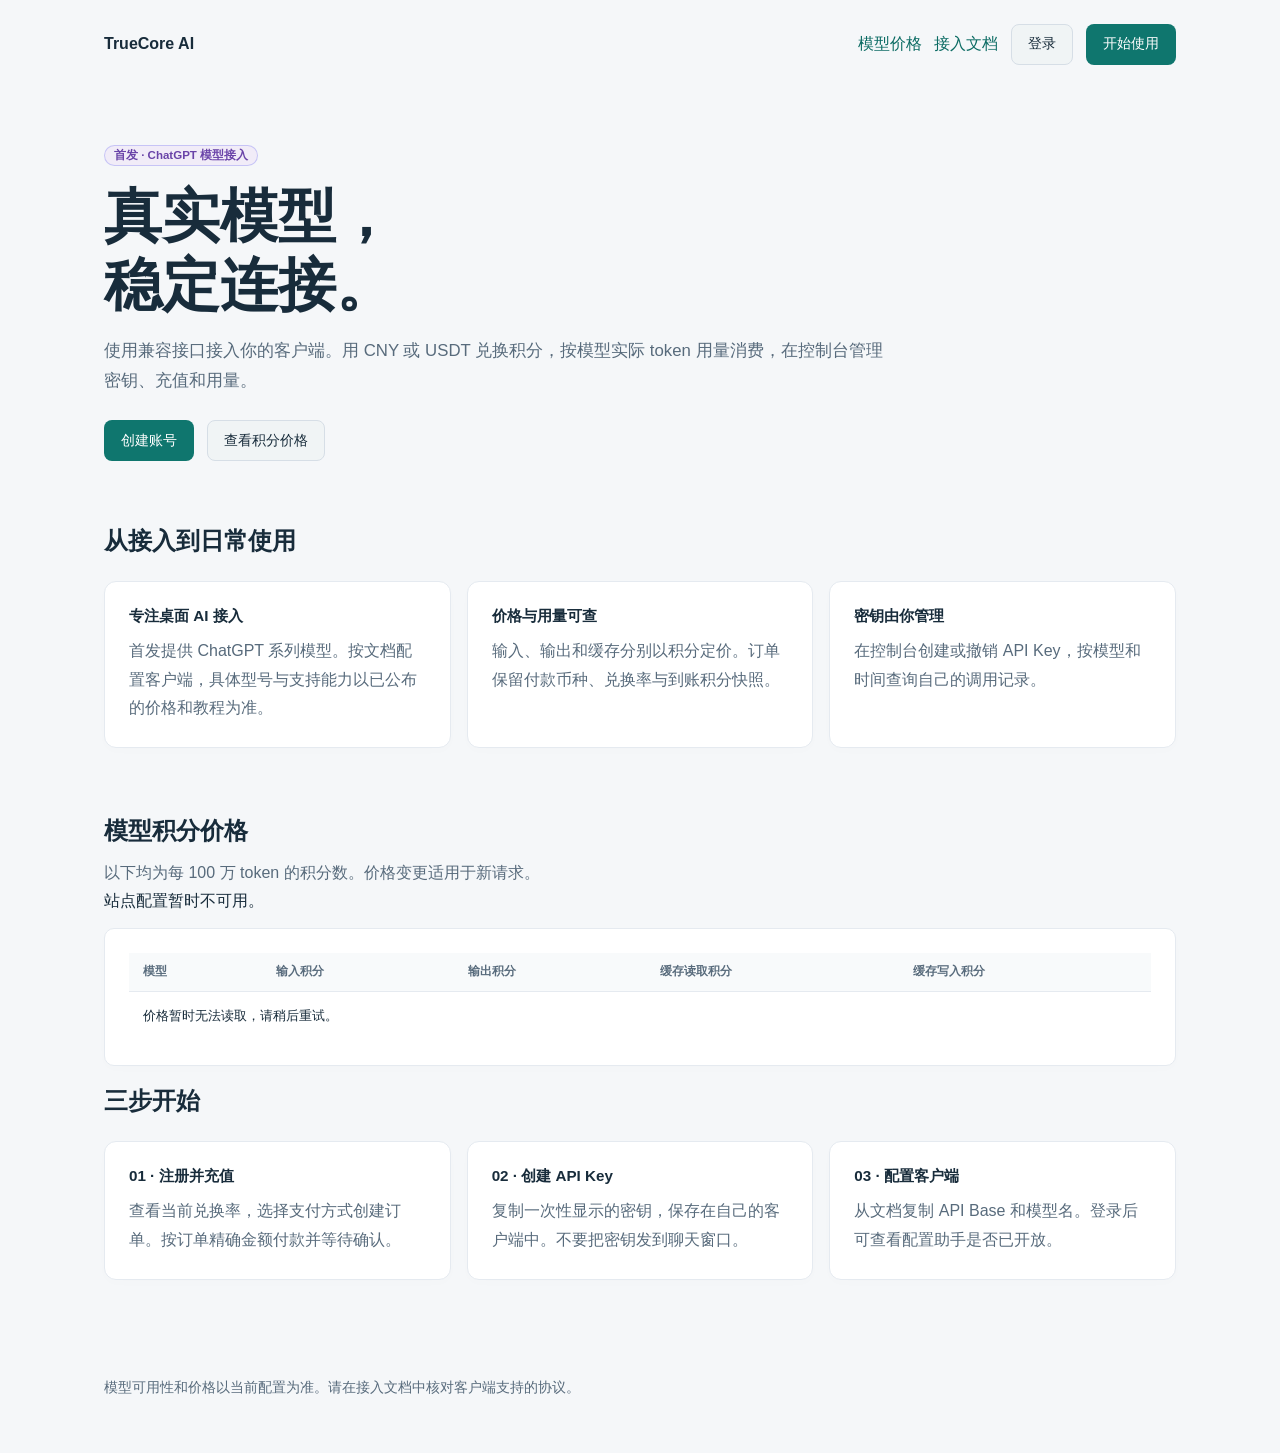
==== commit 4c2a6d80: "feat(billing): release points portal and regression fixes on v8.0.41" ====
--- a/internal/api/modules/portal/static/index.html
+++ b/internal/api/modules/portal/static/index.html
@@ -3,17 +3,17 @@
 <head>
 <meta charset="utf-8">
 <meta name="viewport" content="width=device-width,initial-scale=1">
-<title>API Console</title>
+<title>TrueCore AI · 控制台</title>
 <style>
 *{margin:0;padding:0;box-sizing:border-box}
 :root{
-  --bg:#0b0e14; --bg-2:#0d1117; --surface:#12161f; --surface-2:#161b26;
-  --border:#232a38; --border-2:#2c3547;
-  --text:#e6edf3; --muted:#8b94a7; --faint:#5b6472;
-  --accent:#6366f1; --accent-2:#818cf8; --accent-soft:rgba(99,102,241,.15);
+  --bg:#f5f7f9; --bg-2:#f8fafb; --surface:#ffffff; --surface-2:#f0f4f5;
+  --border:#e5eaf0; --border-2:#d6dee6;
+  --text:#182c3b; --muted:#586b7c; --faint:#718293;
+  --accent:#0f766e; --accent-2:#0b6b63; --accent-soft:#e6f3f0;
   --success:#22c55e; --danger:#f43f5e; --warn:#f59e0b; --info:#38bdf8;
   --radius:12px; --radius-sm:9px;
-  --shadow:0 8px 30px rgba(0,0,0,.35);
+  --shadow:0 8px 30px rgba(24,44,59,.05);
 }
 html,body{height:100%}
 body{font-family:-apple-system,BlinkMacSystemFont,"Segoe UI",Roboto,"PingFang SC","Microsoft YaHei",sans-serif;background:var(--bg);color:var(--text);min-height:100vh;-webkit-font-smoothing:antialiased}
@@ -197,6 +197,14 @@
 .picker-item input{width:auto;accent-color:var(--accent)}
 .hint{font-size:.78rem;color:var(--faint);margin-top:.4rem}
 
+.landing{max-width:1120px;margin:auto;padding:1.5rem}
+.landing-nav{display:flex;align-items:center;gap:1rem;flex-wrap:wrap;justify-content:space-between}
+.landing-nav .links,.hero-actions{display:flex;gap:.8rem;flex-wrap:wrap;align-items:center}
+.hero{padding:5rem 0 3rem;max-width:780px}.hero h1{font-size:clamp(2rem,5vw,3.6rem);line-height:1.2;margin:1rem 0}.hero p{color:var(--muted);font-size:1.05rem;line-height:1.8;margin-bottom:1.5rem}
+.landing-grid{display:grid;grid-template-columns:repeat(auto-fit,minmax(240px,1fr));gap:1rem;margin:1.5rem 0 3rem}.landing-grid h3{margin-bottom:.6rem}.landing-grid p{color:var(--muted);line-height:1.8}
+.landing section{scroll-margin-top:2rem}.landing h2{margin:1rem 0}.landing footer{padding:2rem 0;color:var(--muted);font-size:.85rem}
+.chat-line{white-space:pre-wrap;overflow-wrap:anywhere;padding:1rem;margin:.6rem 0;border:1px solid var(--border);border-radius:var(--radius-sm);line-height:1.8}.chat-line.user{background:var(--surface-2)}.chat-line.assistant{background:var(--bg-2)}
+.settings-grid{display:grid;grid-template-columns:repeat(auto-fit,minmax(220px,1fr));gap:1rem}
 @media(max-width:820px){
   .sidebar{width:100%;position:fixed;bottom:0;top:auto;height:auto;flex-direction:row;padding:.4rem;z-index:20;border-right:none;border-top:1px solid var(--border)}
   .brand,.side-foot{display:none}
@@ -204,15 +212,49 @@
   .sidebar nav a{flex-direction:column;gap:2px;font-size:.68rem;padding:.4rem}
   .main{padding:1.1rem;padding-bottom:5rem;max-width:100%}
 }
+
+/* TrueCore customer workspace. */
+body::before{display:none}
+button,a,input,select,textarea{touch-action:manipulation}
+button:focus-visible,a:focus-visible,textarea:focus-visible{outline:3px solid #59a89f;outline-offset:3px}
+button:disabled{cursor:not-allowed;opacity:.55;transform:none;box-shadow:none}
+.sidebar{width:240px;background:#fff;backdrop-filter:none;padding:1.7rem 1rem}
+.brand{gap:.65rem;padding:.2rem .6rem 1.8rem}.brand .logo,.auth-brand .logo{background:#123d39;color:#fff;box-shadow:none;font-size:.75rem;letter-spacing:-.04em;font-weight:800;border-radius:10px}
+.brand .name{letter-spacing:-.03em;font-size:1.12rem}.brand small{display:block;font-size:.68rem;letter-spacing:.1em;font-weight:500;color:var(--muted);margin-top:.2rem}
+.nav-label{font-size:.68rem;color:var(--faint);letter-spacing:.08em;padding:.5rem .8rem}
+.sidebar nav{gap:.3rem}.sidebar nav a{padding:.8rem;font-size:.86rem}.sidebar nav a.active{color:#075f57;background:#e6f3f0;font-weight:650}.sidebar nav .ic{font-family:Arial,sans-serif;font-size:1.05rem}
+.avatar{background:#e6f3f0;color:#0f766e}.side-user{padding:.8rem .4rem}.logout{border:none;text-align:left;padding:.6rem .5rem}
+.main{width:100%;min-width:0;max-width:1400px;margin:0 auto;padding:0 2.7rem 3rem;overflow-x:visible}
+.workspace-bar{display:flex;justify-content:space-between;align-items:center;gap:1rem;min-height:80px;border-bottom:1px solid var(--border);margin-bottom:2rem;font-size:.78rem;color:var(--muted)}
+.workspace-bar a{font-weight:600}.page-head{display:flex;justify-content:space-between;align-items:center;gap:1rem;margin-bottom:1.7rem}.page-head h2{font-size:1.65rem;font-weight:650;letter-spacing:-.04em}.page-head p{line-height:1.7;margin-top:.45rem}
+.page-head>p{margin-left:auto;max-width:55%;font-size:.8rem}.btn{border-radius:8px;font-weight:550;padding:.65rem 1rem;box-shadow:none}.btn-primary{background:#0f766e;color:#fff;box-shadow:none}.btn-primary:hover{background:#0b625b;box-shadow:none}.btn-danger{color:#be304f}.btn-success{color:#15803d}
+.stats{grid-template-columns:2fr 1fr 1fr;gap:1.1rem}.stat-card{padding:1.5rem;border-radius:14px;box-shadow:0 3px 12px #182c3b03}.stat-card .value{font-variant-numeric:tabular-nums;font-size:1.9rem;line-height:1.4;margin:.5rem 0}.stat-card .label{font-weight:500}.stat-note{font-size:.75rem;color:var(--muted);line-height:1.6}.balance-card{background:#123d39;border-color:#123d39;color:#fff}.balance-card .label,.balance-card .stat-note{color:#b5d3ce}.balance-card .value{font-size:2.3rem}.balance-card .value small{font-size:.75rem;font-weight:400;margin-left:.4rem;color:#b5d3ce}.balance-card a{color:#fff;text-decoration:underline;text-underline-offset:3px}
+.card{padding:1.5rem;box-shadow:0 3px 12px #182c3b03}.card h3{font-size:.95rem;font-weight:600}.card-heading{display:flex;justify-content:space-between;align-items:center;gap:1rem;margin-bottom:1rem}.card-heading h3{margin:0}.card-heading a{font-size:.8rem}
+th{font-size:.74rem;text-transform:none;letter-spacing:0;background:#f8fafb}td{font-size:.8rem;padding:1rem .9rem}.table-wrap{border-radius:10px}.empty{padding:2.5rem 1rem;white-space:normal;line-height:1.8}
+.badge-green{color:#137452;background:#eaf7ef}.badge-red{color:#b03049;background:#fff0f2}.badge-violet{color:#6943a8;background:#f1ecf8}.badge-blue{color:#196992;background:#eaf5fc}.badge-yellow{color:#976308;background:#fff7e3}.msg-error{color:#ac2c48;background:#fff0f3}.msg-ok{color:#166648;background:#eaf7ef}
+.quickstart{display:grid;grid-template-columns:1fr 1fr 1fr;gap:1.5rem}.quickstart a{display:block;color:var(--text);padding:1rem;border:1px solid var(--border);border-radius:10px}.quickstart a:hover{border-color:var(--accent)}.step-no{display:block;font-size:.72rem;font-weight:700;color:#0f766e;margin-bottom:.6rem}.quickstart strong{font-size:.85rem;font-weight:600}.quickstart p{font-size:.77rem;color:var(--muted);line-height:1.7;margin-top:.35rem}
+.key-policy-picker{margin-top:.8rem;max-height:220px;overflow:auto;border:1px solid var(--border);border-radius:8px;padding:.8rem}.key-choice{display:flex;align-items:center;gap:.6rem;padding:.4rem;font-size:.82rem;overflow-wrap:anywhere}.key-choice input{width:auto;accent-color:var(--accent)}.key-policy-note{font-size:.78rem;color:var(--muted);line-height:1.7;margin:.7rem 0}.key-policy-form{display:grid;grid-template-columns:1fr 1fr auto;gap:1rem;align-items:end}.key-policy-form .form-group{margin:0}.key-edit{border:1px solid #91bdb5;background:#f9fcfb}.key-models-cell{max-width:240px;white-space:normal;overflow-wrap:anywhere;line-height:1.6}
+@media(max-width:1050px){.main{padding:0 1.4rem 2rem}.sidebar{width:210px}.stats{grid-template-columns:1.5fr 1fr}.stats .stat-card:last-child{grid-column:1/-1}.quickstart{gap:.7rem}.key-policy-form{grid-template-columns:1fr 1fr}.key-policy-form button{grid-column:1/-1;justify-content:center}}
+@media(max-width:820px){.sidebar{width:100%;height:auto;padding:.4rem .4rem calc(.4rem + env(safe-area-inset-bottom));overflow-x:auto}.sidebar nav{justify-content:flex-start;gap:.2rem;min-width:max-content}.sidebar nav a{min-width:68px;padding:.55rem .6rem}.sidebar .nav-label{display:none}.main{padding:0 1rem 7rem}.workspace-bar{min-height:65px;margin-bottom:1.5rem}.page-head{align-items:flex-start;flex-direction:column}.page-head>p{margin:0;max-width:none}.page-head h2{font-size:1.4rem}.stats{grid-template-columns:1fr 1fr}.stats .balance-card{grid-column:1/-1}.stats .stat-card:last-child{grid-column:auto}.stat-card{padding:1.2rem}.quickstart{grid-template-columns:1fr}.quickstart a{padding:1rem}.card{padding:1.1rem}.key-policy-form{grid-template-columns:1fr}.key-policy-form button{grid-column:auto}.side-foot,.brand{display:none}}
 </style>
 </head>
 <body>
 
+<div id="page-home" class="landing">
+  <header class="landing-nav"><strong id="site-name">TrueCore AI</strong><div class="links"><a href="#home-pricing">模型价格</a><a id="home-docs" href="docs.html">接入文档</a><button class="btn" onclick="showAuth('login')">登录</button><button class="btn btn-primary" onclick="showAuth('register')">开始使用</button></div></header>
+  <section class="hero"><span class="badge badge-violet">首发 · ChatGPT 模型接入</span><h1>真实模型，<br>稳定连接。</h1><p>使用兼容接口接入你的客户端。用 CNY 或 USDT 兑换积分，按模型实际 token 用量消费，在控制台管理密钥、充值和用量。</p><div class="hero-actions"><button class="btn btn-primary" onclick="showAuth('register')">创建账号</button><a class="btn" href="#home-pricing">查看积分价格</a></div></section>
+  <section><h2>从接入到日常使用</h2><div class="landing-grid"><article class="card"><h3>专注桌面 AI 接入</h3><p>首发提供 ChatGPT 系列模型。按文档配置客户端，具体型号与支持能力以已公布的价格和教程为准。</p></article><article class="card"><h3>价格与用量可查</h3><p>输入、输出和缓存分别以积分定价。订单保留付款币种、兑换率与到账积分快照。</p></article><article class="card"><h3>密钥由你管理</h3><p>在控制台创建或撤销 API Key，按模型和时间查询自己的调用记录。</p></article></div></section>
+  <section id="home-pricing"><h2>模型积分价格</h2><p class="muted">以下均为每 100 万 token 的积分数。价格变更适用于新请求。</p><div id="home-rates" class="hint"></div><div id="home-site-error" role="status"></div><div class="card table-wrap" style="margin-top:1rem"><table><thead><tr><th>模型</th><th>输入积分</th><th>输出积分</th><th>缓存读取积分</th><th>缓存写入积分</th></tr></thead><tbody id="home-prices"><tr><td colspan="5">正在读取价格…</td></tr></tbody></table></div></section>
+  <section><h2>三步开始</h2><div class="landing-grid"><article class="card"><h3>01 · 注册并充值</h3><p>查看当前兑换率，选择支付方式创建订单。按订单精确金额付款并等待确认。</p></article><article class="card"><h3>02 · 创建 API Key</h3><p>复制一次性显示的密钥，保存在自己的客户端中。不要把密钥发到聊天窗口。</p></article><article class="card"><h3>03 · 配置客户端</h3><p>从文档复制 API Base 和模型名。登录后可查看配置助手是否已开放。</p></article></div></section>
+  <footer>模型可用性和价格以当前配置为准。请在接入文档中核对客户端支持的协议。</footer>
+</div>
+
 <!-- ===================== Auth ===================== -->
 <div id="page-auth" class="auth-wrap hidden">
   <div class="auth-box">
-    <div class="auth-brand"><div class="logo">⚡</div></div>
-    <h2>API Console</h2>
+    <button class="btn btn-ghost" type="button" onclick="showHome()">← 返回首页</button>
+    <div class="auth-brand"><div class="logo" aria-hidden="true">TC</div></div>
+    <h2>TrueCore AI</h2>
     <p class="auth-sub">登录以管理你的密钥、额度与用量</p>
     <div class="seg">
       <button class="tab active" onclick="switchAuthTab('login')">登录</button>
@@ -251,14 +293,16 @@
 <!-- ===================== App ===================== -->
 <div id="page-app" class="app hidden">
   <aside class="sidebar">
-    <div class="brand"><div class="logo">⚡</div><div class="name">API Console</div></div>
-    <nav>
-      <a href="#dashboard" class="active" data-page="dashboard"><span class="ic">◎</span>概览</a>
-      <a href="#keys" data-page="keys"><span class="ic">⚿</span>API Keys</a>
-      <a href="#topup" data-page="topup"><span class="ic">＋</span>充值</a>
-      <a href="#usage" data-page="usage"><span class="ic">▤</span>用量</a>
-      <a href="#quota" data-page="quota"><span class="ic">◈</span>额度</a>
-      <a href="#settings" data-page="settings"><span class="ic">⚙</span>设置</a>
+    <div class="brand"><div class="logo" aria-hidden="true">TC</div><div class="name">TrueCore AI<small>用户控制台</small></div></div>
+    <nav aria-label="用户导航">
+      <div class="nav-label">工作空间</div>
+      <a href="#dashboard" class="active" data-page="dashboard"><span class="ic">◎</span>账户概览</a>
+      <a href="#keys" data-page="keys"><span class="ic">⚿</span>API 密钥</a>
+      <a href="#topup" data-page="topup"><span class="ic">＋</span>充值积分</a>
+      <a href="#usage" data-page="usage"><span class="ic">▤</span>消费记录</a>
+      <a href="#quota" data-page="quota" id="nav-quota" class="hidden"><span class="ic">◈</span>上游额度</a>
+      <a href="#assistant" data-page="assistant"><span class="ic">◇</span>配置助手</a>
+      <a href="#settings" data-page="settings"><span class="ic">⚙</span>账户设置</a>
       <a href="#admin" data-page="admin" id="nav-admin" class="hidden"><span class="ic">★</span>管理</a>
     </nav>
     <div class="side-foot">
@@ -267,34 +311,49 @@
     </div>
   </aside>
 
-  <div class="main">
+  <main class="main">
+    <header class="workspace-bar"><span>TrueCore AI / 用户控制台</span><a id="workspace-docs" href="./docs.html" target="_blank" rel="noopener">接入文档 ↗</a></header>
     <!-- Dashboard -->
     <section id="sec-dashboard">
-      <div class="page-head"><h2>概览</h2><p>账户状态一览</p></div>
+      <div class="page-head"><div><h2>欢迎回来</h2><p id="dash-email">管理你的模型接入与消费。</p></div><a class="btn btn-primary" href="#topup">充值 credits ↗</a></div>
+      <div id="dashboard-error" role="status" class="msg msg-error hidden"></div>
       <div class="stats">
-        <div class="stat-card"><div class="label">余额</div><div class="value" id="dash-balance">-</div></div>
-        <div class="stat-card"><div class="label">活跃 API Keys</div><div class="value" id="dash-keys">-</div></div>
-        <div class="stat-card"><div class="label">账号</div><div class="value sm" id="dash-email">-</div></div>
-        <div class="stat-card"><div class="label">计费状态</div><div class="value sm" id="dash-plan">-</div></div>
-      </div>
-      <div class="card">
-        <h3>最近用量</h3>
-        <div class="table-wrap"><table><thead><tr><th>时间</th><th>模型</th><th>账号</th><th>输入</th><th>输出</th><th>费用</th><th>状态</th></tr></thead>
+        <div class="stat-card balance-card"><div class="label">可用余额</div><div class="value"><span id="dash-balance">—</span><small>credits</small></div><div class="stat-note">全部 API Key 共享余额 · <a href="#usage">查看消费记录</a></div></div>
+        <div class="stat-card"><div class="label">有效 API Key</div><div class="value"><span id="dash-keys">—</span><small class="muted" style="font-size:.85rem"> / 10</small></div><a class="stat-note" href="#keys">管理密钥与模型权限 →</a></div>
+        <div class="stat-card"><div class="label">计费方式</div><div class="value sm" id="dash-plan">—</div><div class="stat-note">实际用量结算<br>实付 credits 长期有效</div></div>
+      </div>
+      <div class="card"><div class="card-heading"><h3>开始使用</h3><span class="muted" style="font-size:.75rem">首次接入，只需三步</span></div>
+        <div class="quickstart"><a href="#topup"><span class="step-no">01 / 充值</span><strong>准备 credits</strong><p>选择付款方式，确认积分到账后开始使用。</p></a><a href="#keys"><span class="step-no">02 / 密钥</span><strong>创建专用 API Key</strong><p>为每个客户端设置独立密钥和模型权限。</p></a><a id="dashboard-docs" href="./docs.html" target="_blank" rel="noopener"><span class="step-no">03 / 接入</span><strong>配置你的桌面应用</strong><p>按接入文档填写服务地址、API Key 和模型。</p></a></div>
+      </div>
+      <div class="card">
+        <div class="card-heading"><h3>最近消费</h3><a href="#usage">全部记录 →</a></div>
+        <div class="table-wrap"><table><thead><tr><th>时间</th><th>模型</th><th>输入 tokens</th><th>输出 tokens</th><th>消费 credits</th><th>状态</th></tr></thead>
         <tbody id="dash-usage"></tbody></table></div>
       </div>
     </section>
 
     <!-- Keys -->
     <section id="sec-keys" class="hidden">
-      <div class="page-head"><h2>API Keys</h2><p>用于调用代理的密钥；创建后仅显示一次，请立即保存</p></div>
-      <div class="card">
-        <div class="inline-form" style="margin-bottom:.8rem">
-          <div class="form-group" style="flex:1;min-width:200px"><label>名称 (可选)</label><input id="key-name" placeholder="例如：my-app"></div>
-          <button class="btn btn-primary" onclick="createKey()">＋ 创建新 Key</button>
+      <div class="page-head"><div><h2>API 密钥</h2><p>为不同客户端创建独立 Key，共享账户 credits 余额。</p></div></div>
+      <div class="card">
+        <div class="card-heading"><h3>创建 API Key</h3><span id="keys-count" class="muted" style="font-size:.8rem">最多 10 个有效 Key</span></div>
+        <div class="key-policy-form">
+          <div class="form-group"><label for="key-name">名称（可选）</label><input id="key-name" placeholder="例如：我的 WorkBuddy" maxlength="100"></div>
+          <div class="form-group"><label for="key-scope">可用模型</label><select id="key-scope" onchange="toggleKeyModels('key')"><option value="all">全部可用模型（默认）</option><option value="selected">指定模型</option><option value="none">禁止调用所有模型</option></select></div>
+          <button id="key-create" class="btn btn-primary" onclick="createKey()">＋ 创建 Key</button>
         </div>
+        <div id="key-models" class="key-policy-picker hidden"></div>
+        <p class="key-policy-note">默认可调用平台已上架且账户有权使用的模型。密钥明文仅在创建成功时显示一次。</p>
+        <div id="keys-error" role="status" class="msg msg-error hidden"></div>
         <div id="new-key-msg"></div>
-        <div class="table-wrap"><table><thead><tr><th>前缀</th><th>名称</th><th>创建时间</th><th>最后使用</th><th>状态</th><th></th></tr></thead>
+        <div class="table-wrap"><table><thead><tr><th>前缀</th><th>名称</th><th>模型权限</th><th>创建时间</th><th>最后使用</th><th>状态</th><th></th></tr></thead>
         <tbody id="keys-list"></tbody></table></div>
+      </div>
+      <div id="key-edit" class="card key-edit hidden">
+        <div class="card-heading"><h3 id="key-edit-title">修改模型权限</h3><button class="btn btn-sm" onclick="closeKeyPolicy()">取消</button></div>
+        <label class="field-label" for="edit-key-scope">可用模型</label><select id="edit-key-scope" onchange="toggleKeyModels('edit-key')"><option value="all">全部可用模型</option><option value="selected">指定模型</option><option value="none">禁止调用所有模型</option></select>
+        <div id="edit-key-models" class="key-policy-picker hidden"></div><p class="key-policy-note">保存后应用于新请求。指定列表为空时不能保存；需要暂停使用时请选择“禁止调用所有模型”。</p>
+        <p id="key-edit-msg" class="key-policy-note" role="status"></p><button id="key-policy-save" class="btn btn-primary" onclick="saveKeyPolicy()">保存权限</button>
       </div>
     </section>
 
@@ -316,12 +375,12 @@
 
     <!-- Usage -->
     <section id="sec-usage" class="hidden">
-      <div class="page-head"><h2>用量明细</h2><p>每条请求的 token、费用与实际服务它的上游账号</p></div>
+      <div class="page-head"><h2>消费记录</h2><p>查看每次调用的模型、token 用量与 credits 消费。</p></div>
       <div class="stats" id="usage-charts"></div>
       <div class="card filter-bar">
         <div class="fbox"><label>模型</label>
           <select id="uf-model" onchange="applyUsageFilters()"><option value="">全部模型</option></select></div>
-        <div class="fbox"><label>账号</label>
+        <div class="fbox hidden" id="uf-account-box"><label>上游账号</label>
           <select id="uf-account" onchange="applyUsageFilters()"><option value="">全部账号</option></select></div>
         <div class="fbox" id="uf-user-box" style="display:none"><label>用户</label>
           <select id="uf-user" onchange="applyUsageFilters()"><option value="">全部用户</option></select></div>
@@ -329,7 +388,7 @@
         <span class="muted" id="uf-count" style="font-size:.8rem;margin-left:auto"></span>
       </div>
       <div class="card">
-        <div class="table-wrap"><table><thead><tr id="usage-thead"><th>时间</th><th>提供商</th><th>模型</th><th>账号</th><th>输入</th><th>输出</th><th>缓存读</th><th>缓存写</th><th>费用</th><th>状态</th></tr></thead>
+        <div class="table-wrap"><table><thead><tr id="usage-thead"><th>时间</th><th>提供商</th><th>模型</th><th>账号</th><th>输入</th><th>输出</th><th>缓存读</th><th>缓存写</th><th>费用（积分）</th><th>状态</th></tr></thead>
         <tbody id="usage-list"></tbody></table></div>
         <div style="margin-top:1rem;text-align:center"><button class="btn btn-ghost btn-sm" id="usage-more" onclick="loadMoreUsage()">加载更多</button></div>
       </div>
@@ -337,9 +396,9 @@
 
     <!-- Quota / entitlements -->
     <section id="sec-quota" class="hidden">
-      <div class="page-head"><h2>我的额度</h2><p>你的余额、计费状态与可用范围（由管理员设置）</p></div>
+      <div class="page-head"><h2>上游额度</h2><p>管理员视图 · 查看模型供应与上游账号状态。</p></div>
       <div class="stats">
-        <div class="stat-card"><div class="label">余额</div><div class="value" id="q-balance">-</div></div>
+        <div class="stat-card"><div class="label">积分余额</div><div class="value" id="q-balance">-</div></div>
         <div class="stat-card"><div class="label">计费状态</div><div class="value sm" id="q-plan">-</div></div>
       </div>
       <div class="card">
@@ -359,9 +418,14 @@
       </div>
     </section>
 
+    <section id="sec-assistant" class="hidden">
+      <div class="page-head"><h2>客户端配置助手</h2><p>说明你使用的客户端和版本，助手会给出配置建议。请勿发送真实 API Key。</p></div>
+      <div class="card"><p id="assistant-info" class="muted">正在读取助手状态…</p><a id="assistant-docs" href="docs.html" class="btn" style="margin-top:1rem">接入文档</a><button class="btn" onclick="clearAssistant()">清空对话</button><div id="assistant-chat" role="log" aria-live="polite"></div><form onsubmit="return sendAssistant(event)"><div class="form-group"><label for="assistant-input">配置问题</label><textarea id="assistant-input" rows="4" maxlength="2000" placeholder="例如：我在某客户端中填写 API Base 后收到 401，应该检查哪些设置？" required></textarea></div><button id="assistant-send" class="btn btn-primary" type="submit" disabled>发送</button><p id="assistant-error" class="hint" role="status"></p></form></div>
+    </section>
+
     <!-- Settings -->
     <section id="sec-settings" class="hidden">
-      <div class="page-head"><h2>设置</h2><p>账户与安全</p></div>
+      <div class="page-head"><h2>账户设置</h2><p>管理登录密码与账户安全。</p></div>
       <div class="card" style="max-width:460px">
         <h3>修改密码</h3>
         <div id="pw-msg"></div>
@@ -375,11 +439,17 @@
           <button class="btn btn-primary" type="submit">保存</button>
         </form>
       </div>
+      <button class="btn btn-ghost" onclick="doLogout()">退出登录</button>
     </section>
 
     <!-- Admin -->
     <section id="sec-admin" class="hidden">
       <div class="page-head"><h2>管理</h2><p>超级管理员：确认充值、管理用户额度与可用模型</p></div>
+      <div class="card"><h3>站点、积分兑换与配置助手</h3><div id="commerce-msg" role="status"></div><form onsubmit="return saveCommerceSettings(event)"><div class="settings-grid">
+        <div class="form-group"><label>站点名称</label><input id="cs-name" maxlength="80" required></div><div class="form-group"><label>公开 API Base（含 /v1）</label><input id="cs-base" type="url" placeholder="https://api.example.com/v1"></div><div class="form-group"><label>接入文档 URL（空值使用内置文档）</label><input id="cs-docs" type="url"></div>
+        <div class="form-group"><label>1 CNY 兑换积分（空值关闭）</label><input id="cs-cny" inputmode="decimal" placeholder="由管理员设置"></div><div class="form-group"><label>1 USDT 兑换积分（空值关闭）</label><input id="cs-usdt" inputmode="decimal" placeholder="由管理员设置"></div><div class="form-group"><label>助手模型（使用下方已定价模型名）</label><input id="cs-model"></div><div class="form-group"><label>助手每日每人次数（1–100）</label><input id="cs-limit" type="number" min="1" max="100" required></div><div class="form-group"><label>助手全站每日次数（1–10000）</label><input id="cs-global-limit" type="number" min="1" max="10000" required></div><div class="form-group"><label>助手最大输出 token（64–2048）</label><input id="cs-output" type="number" min="64" max="2048" required></div>
+        </div><label class="switch-row"><span>启用配置助手（运营方承担模型费用）</span><input id="cs-helper" type="checkbox"></label><button class="btn btn-primary" type="submit">保存站点配置</button></form></div>
+      <div class="card"><h3>模型积分定价 · 每 100 万 token</h3><p class="hint">未定价或停用的模型不可付费调用。缓存价格 0 表示免费缓存。旧请求使用开始时的价格版本。</p><div class="table-wrap"><table><thead><tr><th>模型</th><th>输入</th><th>输出</th><th>缓存读</th><th>缓存写</th><th>状态</th><th></th></tr></thead><tbody id="admin-prices"></tbody></table></div><form onsubmit="return savePointPrice(event)"><div class="settings-grid" style="margin-top:1rem"><div class="form-group"><label>模型名</label><input id="price-model" maxlength="180" required oninput="selectPriceVersion()"></div><div class="form-group"><label>输入积分</label><input id="price-input" inputmode="decimal" required></div><div class="form-group"><label>输出积分</label><input id="price-output" inputmode="decimal" required></div><div class="form-group"><label>缓存读取积分</label><input id="price-read" inputmode="decimal" required></div><div class="form-group"><label>缓存写入积分</label><input id="price-write" inputmode="decimal" required></div></div><label class="switch-row"><span>上架此模型</span><input type="checkbox" id="price-enabled" checked></label><button class="btn btn-primary" type="submit">保存模型价格</button><span id="price-msg" role="status"></span></form></div>
       <div class="card">
         <h3>待确认充值</h3>
         <div class="table-wrap"><table><thead><tr><th>时间</th><th>用户</th><th>方式</th><th>金额</th><th>TX Hash</th><th>状态</th><th></th></tr></thead>
@@ -387,7 +457,7 @@
       </div>
       <div class="card">
         <h3>用户</h3>
-        <div class="table-wrap"><table><thead><tr><th>邮箱</th><th>余额</th><th>计费</th><th>可用范围</th><th>注册</th><th></th></tr></thead>
+        <div class="table-wrap"><table><thead><tr><th>邮箱</th><th>积分余额</th><th>计费</th><th>可用范围</th><th>注册</th><th></th></tr></thead>
         <tbody id="admin-users"></tbody></table></div>
       </div>
       <div class="card">
@@ -397,17 +467,17 @@
         <tbody id="admin-accounts"></tbody></table></div>
       </div>
       <div class="card">
-        <h3>手动调整余额</h3>
+        <h3>手动调整积分</h3>
         <div id="credit-msg"></div>
         <div class="inline-form">
           <div class="form-group"><label>用户 ID</label><input id="credit-uid" style="width:230px"></div>
-          <div class="form-group"><label>金额 (负数=扣减)</label><input type="number" id="credit-amount" step="0.01" style="width:130px"></div>
+          <div class="form-group"><label>积分 (负数=扣减)</label><input type="number" id="credit-amount" step="0.01" style="width:130px"></div>
           <div class="form-group" style="flex:1;min-width:140px"><label>备注</label><input id="credit-note"></div>
           <button class="btn btn-primary" onclick="doAdminCredit()">提交</button>
         </div>
       </div>
     </section>
-  </div>
+  </main>
 </div>
 
 <!-- ===================== User-limits modal (admin) ===================== -->
@@ -420,7 +490,7 @@
     <div class="modal-body">
       <label class="switch-row"><span>免余额（不计费，用量仍记录）</span><input type="checkbox" id="um-unbilled"></label>
       <label class="switch-row"><span>允许重置额度（可消耗 Codex 重置额度）</span><input type="checkbox" id="um-allowreset"></label>
-      <div class="field-label">可用模型（都不选 = 允许全部）</div>
+      <div class="field-label">可用范围（模型与认证文件可组合；同时选择时必须同时满足；都不选 = 允许全部）</div>
       <div class="tabs-sm">
         <button class="tab-sm active" data-tab="models" onclick="umTab('models')">按模型选</button>
         <button class="tab-sm" data-tab="accounts" onclick="umTab('accounts')">按认证文件选</button>
@@ -443,660 +513,6 @@
   </div>
 </div>
 
-<script>
-const BASE = location.pathname.replace(/\/ui\/?$/, '');
-let token = localStorage.getItem('portal_token');
-let isAdmin = false;
-let selectedMethod = null;
-let usageCursor = '';
-let adminUsers = [], allModels = [], allAccounts = [], editingUserId = null;
-
-function api(path, opts = {}) {
-  const headers = {'Content-Type': 'application/json'};
-  if (token) headers['Authorization'] = 'Bearer ' + token;
-  return fetch(BASE + path, {...opts, headers}).then(async r => {
-    const data = r.status === 204 ? {} : await r.json().catch(() => ({}));
-    if (!r.ok) throw {status: r.status, message: data.error || 'request failed'};
-    return data;
-  });
-}
-
-// ---- Auth ----
-function switchAuthTab(tab) {
-  document.querySelectorAll('.seg .tab').forEach(t => t.classList.remove('active'));
-  const btn = document.querySelector(`.seg .tab[onclick*="'${tab}'"]`);
-  if (btn) btn.classList.add('active');
-  document.getElementById('form-login').classList.toggle('hidden', tab !== 'login');
-  document.getElementById('form-register').classList.toggle('hidden', tab !== 'register');
-  document.getElementById('form-code').classList.toggle('hidden', tab !== 'code');
-  document.getElementById('auth-msg').innerHTML = '';
-  if (tab === 'code') resetCode();
-}
-
-// Email-code login (two phases: request code, then verify).
-let codeSent = false;
-function resetCode() {
-  codeSent = false;
-  document.getElementById('code-step2').classList.add('hidden');
-  document.getElementById('code-resend').classList.add('hidden');
-  document.getElementById('code-input').value = '';
-  document.getElementById('code-submit').textContent = '发送验证码';
-}
-async function doCode(e) {
-  e.preventDefault();
-  const email = document.getElementById('code-email').value.trim();
-  try {
-    if (!codeSent) {
-      await api('/login/code/request', {method:'POST', body: JSON.stringify({email})});
-      codeSent = true;
-      document.getElementById('code-step2').classList.remove('hidden');
-      document.getElementById('code-resend').classList.remove('hidden');
-      document.getElementById('code-submit').textContent = '登录';
-      document.getElementById('code-input').focus();
-      showAuthMsg('验证码已发送，请查收邮箱', true);
-    } else {
-      const code = document.getElementById('code-input').value.trim();
-      const r = await api('/login/code/verify', {method:'POST', body: JSON.stringify({email, code})});
-      token = r.token; localStorage.setItem('portal_token', token);
-      enterApp();
-    }
-  } catch(err) { showAuthMsg(err.message); }
-}
-function showAuthMsg(msg, ok) {
-  document.getElementById('auth-msg').innerHTML = `<div class="msg ${ok ? 'msg-ok' : 'msg-error'}">${esc(msg)}</div>`;
-}
-function togglePw(btn) {
-  const inp = btn.parentElement.querySelector('input');
-  const show = inp.type === 'password';
-  inp.type = show ? 'text' : 'password';
-  btn.textContent = show ? '🙈' : '👁';
-}
-
-async function doLogin(e) {
-  e.preventDefault();
-  try {
-    const r = await api('/login', {method:'POST', body: JSON.stringify({
-      email: document.getElementById('login-email').value,
-      password: document.getElementById('login-pass').value
-    })});
-    token = r.token; localStorage.setItem('portal_token', token);
-    enterApp();
-  } catch(err) { showAuthMsg(err.message); }
-}
-async function doRegister(e) {
-  e.preventDefault();
-  try {
-    const r = await api('/register', {method:'POST', body: JSON.stringify({
-      email: document.getElementById('reg-email').value,
-      password: document.getElementById('reg-pass').value,
-      display_name: document.getElementById('reg-name').value
-    })});
-    token = r.token; localStorage.setItem('portal_token', token);
-    enterApp();
-  } catch(err) { showAuthMsg(err.message); }
-}
-// Hard reset on logout so no previous-account data can linger in memory/DOM.
-function doLogout() {
-  token = null; localStorage.removeItem('portal_token');
-  location.reload();
-}
-
-// ---- App shell ----
-async function enterApp() {
-  document.getElementById('page-auth').classList.add('hidden');
-  document.getElementById('page-app').classList.remove('hidden');
-  try {
-    const me = await api('/me');
-    isAdmin = !!me.user.is_admin;
-    document.getElementById('nav-admin').classList.toggle('hidden', !isAdmin);
-    document.getElementById('side-email').textContent = me.user.email;
-    document.getElementById('side-avatar').textContent = (me.user.email||'U').charAt(0).toUpperCase();
-  } catch(e) {}
-  navigate(location.hash.slice(1) || 'dashboard');
-}
-function navigate(page) {
-  if (!page || !document.getElementById('sec-' + page)) page = 'dashboard';
-  if (page === 'admin' && !isAdmin) page = 'dashboard';
-  document.querySelectorAll('[id^="sec-"]').forEach(s => s.classList.add('hidden'));
-  document.getElementById('sec-' + page).classList.remove('hidden');
-  document.querySelectorAll('.sidebar nav a').forEach(a => a.classList.toggle('active', a.dataset.page === page));
-  if (page === 'dashboard') loadDashboard();
-  else if (page === 'keys') loadKeys();
-  else if (page === 'topup') loadTopup();
-  else if (page === 'usage') { usageCursor = ''; loadUsageFilterOptions(); loadUsage(true); loadUsageStats(); }
-  else if (page === 'quota') loadQuota();
-  else if (page === 'admin') loadAdmin();
-}
-
-// My entitlements: balance, billing status, allowed models/accounts.
-async function loadQuota() {
-  try {
-    const [me, wallet, lbl] = await Promise.all([api('/me'), api('/wallet'), api('/account-labels')]);
-    const u = me.user, labels = (lbl && lbl.labels) || {};
-    document.getElementById('q-balance').textContent = parseFloat(wallet.balance).toFixed(2);
-    document.getElementById('q-plan').innerHTML = u.unbilled
-      ? '<span class="badge badge-violet">免余额</span>' : '<span class="badge badge-gray">计费</span>';
-    const models = u.allowed_models || [], accts = u.allowed_auth_ids || [];
-    document.getElementById('q-models').innerHTML = models.length
-      ? models.map(m => `<span class="chip"><span class="dot"></span>${esc(m)}</span>`).join('')
-      : '<span class="chip all">全部模型</span>';
-    document.getElementById('q-accounts').innerHTML = accts.length
-      ? accts.map(a => `<span class="chip"><span class="dot"></span>${esc(labels[a] || '账号')}</span>`).join('')
-      : '<span class="chip all">全部账号</span>';
-    loadAccountQuota();
-  } catch(err) { if (err.status === 401) doLogout(); }
-}
-
-// Live upstream quota/balance for the user's allowed accounts.
-async function loadAccountQuota() {
-  const box = document.getElementById('q-quota');
-  const btn = document.getElementById('q-refresh');
-  box.innerHTML = '<p class="muted" style="font-size:.85rem">正在查询上游余额…</p>';
-  if (btn) btn.disabled = true;
-  try {
-    const res = await api('/quota');
-    const accts = (res && res.accounts) || [];
-    if (!accts.length) { box.innerHTML = '<p class="empty">暂无可查询余额的账号</p>'; return; }
-    box.innerHTML = accts.map(renderQuotaAccount).join('');
-  } catch(err) {
-    if (err.status === 401) { doLogout(); return; }
-    box.innerHTML = '<p class="qacct-err">余额查询失败</p>';
-  } finally { if (btn) btn.disabled = false; }
-}
-
-function renderQuotaAccount(a) {
-  const badge = providerBadge(a.provider);
-  const h = esc(a.handle || '');
-  const actions = `<div class="qacct-actions">
-    <button class="qbtn" title="刷新额度" onclick="refreshAccountQuota('${h}')">↻ 刷新</button>
-    ${a.can_reset ? `<button class="qbtn qbtn-reset" title="消耗一个重置额度以立即重置限流" onclick="resetAccountCredit('${h}')">重置额度${a.reset_credits ? ' ('+a.reset_credits+')' : ''}</button>` : ''}
-  </div>`;
-  let inner = '';
-  if (a.error) {
-    inner = `<div class="qacct-err">${esc(a.error)}</div>`;
-  } else {
-    if (a.details && a.details.length) {
-      inner += '<div class="qdetails">' + a.details.map(d =>
-        `<div class="qrow"><span>${esc(d.label)}</span><b>${esc(d.value)}</b></div>`).join('') + '</div>';
-    }
-    if (a.windows && a.windows.length) {
-      inner += '<div class="qsub">用量窗口</div>' + a.windows.map(renderQuotaMeter).join('');
-    }
-    if (a.note) inner += `<div class="qacct-note">${esc(a.note)}</div>`;
-    if (!inner) inner = '<div class="qacct-note">暂无数据</div>';
-  }
-  return `<div class="qacct" data-handle="${h}"><div class="qacct-head">${badge}<span class="name">${esc(a.label || '账号')}</span>${actions}</div>${inner}</div>`;
-}
-
-// Refresh a single account's live quota in place.
-async function refreshAccountQuota(handle) {
-  const card = document.querySelector(`.qacct[data-handle="${handle}"]`);
-  if (card) card.classList.add('busy');
-  try {
-    const a = await api('/quota/' + encodeURIComponent(handle));
-    if (card) card.outerHTML = renderQuotaAccount(a);
-  } catch(err) {
-    if (err.status === 401) { doLogout(); return; }
-    if (card) card.classList.remove('busy');
-  }
-}
-
-// Consume one Codex rate-limit reset credit for an account, then refresh it.
-async function resetAccountCredit(handle) {
-  if (!confirm('确认消耗一个「重置额度」来立即重置该账号的 5 小时限流？此操作不可撤销。')) return;
-  const card = document.querySelector(`.qacct[data-handle="${handle}"]`);
-  if (card) card.classList.add('busy');
-  try {
-    const a = await api('/quota/' + encodeURIComponent(handle) + '/reset', {method:'POST'});
-    if (card) {
-      card.outerHTML = renderQuotaAccount(a);
-      const fresh = document.querySelector(`.qacct[data-handle="${handle}"]`);
-      if (fresh) fresh.insertAdjacentHTML('beforeend', '<div class="qacct-msg ok">已重置</div>');
-    }
-  } catch(err) {
-    if (err.status === 401) { doLogout(); return; }
-    if (card) {
-      card.classList.remove('busy');
-      const old = card.querySelector('.qacct-msg'); if (old) old.remove();
-      card.insertAdjacentHTML('beforeend', `<div class="qacct-msg err">${esc(err.message || '重置失败')}</div>`);
-    }
-  }
-}
-
-function renderQuotaMeter(w) {
-  const rem = (w.remaining_percent == null) ? null : Math.max(0, Math.min(100, w.remaining_percent));
-  const pct = rem == null ? '--' : Math.round(rem) + '%';
-  const cls = rem == null ? '' : (rem <= 10 ? 'danger' : (rem <= 30 ? 'warn' : ''));
-  const width = rem == null ? 0 : rem;
-  const reset = w.resets_at ? `重置于 ${fmtTime(w.resets_at)}` : '';
-  return `<div class="qmeter">
-    <div class="qmeter-top"><span class="qmeter-label">${esc(w.label)}</span>
-      <span><span class="qmeter-pct">${pct}</span>${reset ? ` <span class="qmeter-reset">· ${esc(reset)}</span>` : ''}</span></div>
-    <div class="qbar ${cls}"><span style="width:${width}%"></span></div>
-  </div>`;
-}
-
-function providerBadge(p) {
-  const map = {claude:['Claude','badge-yellow'], codex:['Codex','badge-violet'], antigravity:['Antigravity','badge-blue']};
-  const m = map[(p||'').toLowerCase()] || [p || '账号','badge-gray'];
-  return `<span class="badge ${m[1]}">${esc(m[0])}</span>`;
-}
-window.addEventListener('hashchange', () => navigate(location.hash.slice(1)));
-
-// ---- Dashboard ----
-async function loadDashboard() {
-  try {
-    const [me, wallet, usage, keys] = await Promise.all([
-      api('/me'), api('/wallet'), api('/usage?limit=10'), api('/api-keys')
-    ]);
-    document.getElementById('dash-email').textContent = me.user.email;
-    document.getElementById('dash-balance').textContent = parseFloat(wallet.balance).toFixed(2);
-    document.getElementById('dash-keys').textContent = keys.keys.filter(k => !k.revoked_at).length;
-    document.getElementById('dash-plan').innerHTML = me.user.unbilled
-      ? '<span class="badge badge-violet">免余额</span>' : '<span class="badge badge-gray">计费</span>';
-    const tbody = document.getElementById('dash-usage');
-    tbody.innerHTML = usage.records.length ? usage.records.map(r => `<tr>
-      <td>${fmtTime(r.created_at)}</td><td>${esc(r.model)}</td><td>${esc(r.auth_label || r.auth_id || '-')}</td>
-      <td>${r.input_tokens}</td><td>${r.output_tokens}</td>
-      <td>${parseFloat(r.cost).toFixed(4)}</td><td>${statusBadge(r.status)}</td></tr>`).join('')
-      : '<tr><td colspan="7" class="empty">暂无记录</td></tr>';
-  } catch(err) { if (err.status === 401) doLogout(); }
-}
-
-// ---- Keys ----
-async function loadKeys() {
-  try {
-    const r = await api('/api-keys');
-    const tbody = document.getElementById('keys-list');
-    tbody.innerHTML = r.keys.length ? r.keys.map(k => `<tr>
-      <td><code>${esc(k.key_prefix)}…</code></td><td>${esc(k.name||'-')}</td>
-      <td>${fmtTime(k.created_at)}</td><td>${k.last_used_at ? fmtTime(k.last_used_at) : '-'}</td>
-      <td>${k.revoked_at ? '<span class="badge badge-red">已吊销</span>' : '<span class="badge badge-green">活跃</span>'}</td>
-      <td style="text-align:right">${k.revoked_at ? '' : `<button class="btn btn-danger btn-sm" onclick="revokeKey('${k.id}')">吊销</button>`}</td>
-    </tr>`).join('') : '<tr><td colspan="6" class="empty">还没有 Key，点上方创建一个</td></tr>';
-  } catch(err) { if (err.status === 401) doLogout(); }
-}
-async function createKey() {
-  try {
-    const name = document.getElementById('key-name').value;
-    const r = await api('/api-keys', {method:'POST', body: JSON.stringify({name})});
-    document.getElementById('new-key-msg').innerHTML = `<div class="msg msg-ok">
-      Key 已创建，请立即复制（仅显示一次）：
-      <div class="copy-wrap"><code id="new-key-val">${esc(r.key)}</code>
-      <button class="btn btn-sm btn-primary" onclick="copyText('new-key-val')">复制</button></div></div>`;
-    document.getElementById('key-name').value = '';
-    loadKeys();
-  } catch(err) { document.getElementById('new-key-msg').innerHTML = `<div class="msg msg-error">${esc(err.message)}</div>`; }
-}
-async function revokeKey(id) {
-  if (!confirm('确认吊销此 Key？此操作不可逆。')) return;
-  try { await api('/api-keys/' + id, {method:'DELETE'}); loadKeys(); }
-  catch(err) { alert(err.message); }
-}
-
-// ---- Topup ----
-async function loadTopup() {
-  try {
-    const [methods, orders] = await Promise.all([api('/topup/methods'), api('/topup?limit=50')]);
-    const grid = document.getElementById('topup-methods');
-    if (!methods.methods.length) {
-      grid.innerHTML = '<div class="msg msg-error">运营方未配置充值方式</div>';
-    } else {
-      grid.innerHTML = methods.methods.map(m => {
-        const key = m.method + ':' + (m.network || '');
-        const label = {'usdt':'USDT','wechat':'微信','alipay':'支付宝'}[m.method] || m.method;
-        return `<div class="method-card" data-key="${esc(key)}" data-method="${esc(m.method)}" data-network="${esc(m.network||'')}" onclick="selectMethod(this)">
-          <div class="name">${label}${m.network ? ' ' + esc(m.network) : ''}</div><div class="currency">${esc(m.currency)}</div></div>`;
-      }).join('');
-    }
-    selectedMethod = null;
-    document.getElementById('topup-form').classList.add('hidden');
-    document.getElementById('topup-order-detail').classList.add('hidden');
-    renderTopupOrders(orders.orders);
-  } catch(err) { if (err.status === 401) doLogout(); }
-}
-function selectMethod(el) {
-  document.querySelectorAll('.method-card').forEach(c => c.classList.remove('selected'));
-  el.classList.add('selected');
-  selectedMethod = {method: el.dataset.method, network: el.dataset.network};
-  document.getElementById('topup-form').classList.remove('hidden');
-  document.getElementById('topup-order-detail').classList.add('hidden');
-}
-async function createTopup() {
-  if (!selectedMethod) return;
-  const amount = parseFloat(document.getElementById('topup-amount').value);
-  if (!amount || amount <= 0) return alert('请输入有效金额');
-  try {
-    const r = await api('/topup', {method:'POST', body: JSON.stringify({amount, method: selectedMethod.method, network: selectedMethod.network})});
-    showOrderDetail(r); loadTopup();
-  } catch(err) { alert(err.message); }
-}
-function showOrderDetail(o) {
-  const detail = document.getElementById('topup-order-detail');
-  detail.classList.remove('hidden');
-  let html = `<h3>订单 ${esc(o.id).slice(0,8)}…</h3>
-    <p><strong>请支付：</strong><span style="font-size:1.3rem;font-weight:800;color:var(--accent-2)">${esc(o.amount)} ${esc(o.currency)}</span></p>
-    <p style="color:#fb7185;font-size:.85rem;margin:.5rem 0">请务必按此精确金额支付</p>`;
-  if (o.wallet_address && !o.wallet_address.startsWith('http'))
-    html += `<div class="copy-wrap"><code id="order-addr">${esc(o.wallet_address)}</code><button class="btn btn-sm btn-primary" onclick="copyText('order-addr')">复制</button></div>`;
-  if (o.qr_code_url) html += `<img class="qr-img" src="${esc(o.qr_code_url)}" alt="收款码">`;
-  if (o.notes) html += `<p class="hint">${esc(o.notes)}</p>`;
-  if (o.method === 'usdt' && o.status === 'pending')
-    html += `<div style="margin-top:1rem"><label class="field-label">提交 TX Hash</label>
-      <div class="copy-wrap"><input id="submit-txhash" placeholder="粘贴交易哈希">
-      <button class="btn btn-sm btn-success" onclick="submitTxHash('${o.id}')">提交</button></div></div>`;
-  html += `<p style="margin-top:.6rem;font-size:.85rem">状态：${statusBadge(o.status)}</p>`;
-  detail.innerHTML = html;
-}
-async function submitTxHash(id) {
-  const hash = document.getElementById('submit-txhash').value.trim();
-  if (!hash) return alert('请输入 TX Hash');
-  try { await api('/topup/' + id + '/submit', {method:'POST', body:JSON.stringify({tx_hash:hash})}); alert('已提交，等待确认'); loadTopup(); }
-  catch(err) { alert(err.message); }
-}
-async function cancelOrder(id) {
-  if (!confirm('确认取消此订单？')) return;
-  try { await api('/topup/' + id + '/cancel', {method:'POST'}); loadTopup(); } catch(err) { alert(err.message); }
-}
-function renderTopupOrders(orders) {
-  const tbody = document.getElementById('topup-list');
-  tbody.innerHTML = orders.length ? orders.map(o => `<tr>
-    <td>${fmtTime(o.created_at)}</td><td>${esc(o.method)}${o.network ? ' ' + esc(o.network) : ''}</td>
-    <td>${esc(o.amount)} ${esc(o.currency)}</td><td>${statusBadge(o.status)}</td>
-    <td style="text-align:right">${o.status === 'pending' || o.status === 'submitted' ?
-      `<button class="btn btn-sm btn-ghost" onclick="viewOrder('${o.id}')">查看</button>
-       <button class="btn btn-danger btn-sm" onclick="cancelOrder('${o.id}')">取消</button>` : ''}</td>
-  </tr>`).join('') : '<tr><td colspan="5" class="empty">暂无记录</td></tr>';
-}
-async function viewOrder(id) { try { showOrderDetail(await api('/topup/' + id)); } catch(err) { alert(err.message); } }
-
-// ---- Usage ----
-let usageShowUser = false;
-let usageFilters = {model:'', auth_id:'', user_id:''};
-let usageLoadedCount = 0;
-
-// Populate the filter dropdowns with the distinct values present in the caller's
-// visible usage. Shows the 用户 filter only for admins (scope=all).
-async function loadUsageFilterOptions() {
-  try {
-    const o = await api('/usage/filters');
-    const modelSel = document.getElementById('uf-model');
-    const acctSel = document.getElementById('uf-account');
-    modelSel.innerHTML = '<option value="">全部模型</option>' +
-      (o.models || []).map(m => `<option value="${esc(m)}">${esc(m)}</option>`).join('');
-    acctSel.innerHTML = '<option value="">全部账号</option>' +
-      (o.accounts || []).map(a => `<option value="${esc(a.id)}">${esc(a.label)}</option>`).join('');
-    const userBox = document.getElementById('uf-user-box');
-    if (o.scope === 'all') {
-      userBox.style.display = '';
-      document.getElementById('uf-user').innerHTML = '<option value="">全部用户</option>' +
-        (o.users || []).map(u => `<option value="${esc(u.id)}">${esc(u.email || u.id)}</option>`).join('');
-    } else {
-      userBox.style.display = 'none';
-    }
-    // Restore any active selections after repopulating.
-    modelSel.value = usageFilters.model;
-    acctSel.value = usageFilters.auth_id;
-    const us = document.getElementById('uf-user');
-    if (us) us.value = usageFilters.user_id;
-  } catch(err) { if (err.status === 401) doLogout(); }
-}
-
-function applyUsageFilters() {
-  usageFilters.model = document.getElementById('uf-model').value;
-  usageFilters.auth_id = document.getElementById('uf-account').value;
-  const us = document.getElementById('uf-user');
-  usageFilters.user_id = us ? us.value : '';
-  loadUsage(true);
-}
-
-function resetUsageFilters() {
-  usageFilters = {model:'', auth_id:'', user_id:''};
-  document.getElementById('uf-model').value = '';
-  document.getElementById('uf-account').value = '';
-  const us = document.getElementById('uf-user'); if (us) us.value = '';
-  loadUsage(true);
-}
-
-async function loadUsage(reset) {
-  const tbody = document.getElementById('usage-list');
-  if (reset) { usageCursor = ''; usageLoadedCount = 0; tbody.innerHTML = ''; }
-  try {
-    let url = '/usage?limit=50';
-    if (usageCursor) url += '&before=' + encodeURIComponent(usageCursor);
-    if (usageFilters.model) url += '&model=' + encodeURIComponent(usageFilters.model);
-    if (usageFilters.auth_id) url += '&auth_id=' + encodeURIComponent(usageFilters.auth_id);
-    if (usageFilters.user_id) url += '&user_id=' + encodeURIComponent(usageFilters.user_id);
-    const r = await api(url);
-    const records = (r && r.records) || [];
-    usageShowUser = !!(r && r.scope === 'all');
-    const cols = usageShowUser ? 11 : 10;
-    if (reset) {
-      document.getElementById('usage-thead').innerHTML =
-        `<th>时间</th>${usageShowUser ? '<th>用户</th>' : ''}<th>提供商</th><th>模型</th><th>账号</th><th>输入</th><th>输出</th><th>缓存读</th><th>缓存写</th><th>费用</th><th>状态</th>`;
-    }
-    const countEl = document.getElementById('uf-count');
-    if (!records.length) {
-      if (reset) tbody.innerHTML = `<tr><td colspan="${cols}" class="empty">暂无记录</td></tr>`;
-      if (countEl && reset) countEl.textContent = '共 0 条';
-      document.getElementById('usage-more').classList.add('hidden'); return;
-    }
-    document.getElementById('usage-more').classList.remove('hidden');
-    tbody.innerHTML += records.map(u => `<tr>
-      <td>${fmtTime(u.created_at)}</td>${usageShowUser ? `<td>${esc(u.user_email || '-')}</td>` : ''}<td>${esc(u.provider)}</td><td>${esc(u.model)}</td>
-      <td>${esc(u.auth_label || u.auth_id || '-')}</td>
-      <td>${u.input_tokens}</td><td>${u.output_tokens}</td><td>${u.cache_read_tokens}</td><td>${u.cache_write_tokens}</td>
-      <td>${parseFloat(u.cost).toFixed(4)}</td><td>${statusBadge(u.status)}</td></tr>`).join('');
-    usageCursor = records[records.length - 1].created_at;
-    usageLoadedCount += records.length;
-    if (countEl) countEl.textContent = `已显示 ${usageLoadedCount} 条${records.length < 50 ? '' : '+'}`;
-    if (records.length < 50) document.getElementById('usage-more').classList.add('hidden');
-  } catch(err) {
-    if (err.status === 401) { doLogout(); return; }
-    if (reset) tbody.innerHTML = `<tr><td colspan="11" class="empty">加载失败：${esc(err.message || '未知错误')}</td></tr>`;
-    document.getElementById('usage-more').classList.add('hidden');
-  }
-}
-function loadMoreUsage() { loadUsage(false); }
-
-async function loadUsageStats() {
-  try {
-    const r = await api('/usage/stats?days=30');
-    const container = document.getElementById('usage-charts');
-    container.innerHTML = '';
-    if (r.daily && r.daily.length > 0) {
-      const maxCost = Math.max(...r.daily.map(d => parseFloat(d.cost)), 0.001);
-      const barW = Math.max(4, Math.floor(500 / r.daily.length) - 2), chartH = 120;
-      const bars = r.daily.map((d, i) => {
-        const h = Math.max(1, (parseFloat(d.cost) / maxCost) * (chartH - 20));
-        return `<rect x="${i*(barW+2)}" y="${chartH-h}" width="${barW}" height="${h}" fill="url(#g)" rx="2"><title>${d.date}: ${parseFloat(d.cost).toFixed(4)}</title></rect>`;
-      }).join('');
-      container.innerHTML += `<div class="stat-card" style="grid-column:span 2;min-width:300px">
-        <div class="label">近 30 天日消费</div>
-        <div style="overflow-x:auto;margin-top:.5rem"><svg width="${r.daily.length*(barW+2)}" height="${chartH}" style="display:block">
-          <defs><linearGradient id="g" x1="0" y1="0" x2="0" y2="1"><stop offset="0" stop-color="#818cf8"/><stop offset="1" stop-color="#6366f1"/></linearGradient></defs>${bars}</svg></div>
-        <div style="display:flex;justify-content:space-between;font-size:.7rem;color:var(--muted);margin-top:.25rem">
-          <span>${r.daily[0]?.date?.slice(5)||''}</span><span>${r.daily[r.daily.length-1]?.date?.slice(5)||''}</span></div></div>`;
-    }
-    if (r.by_model && r.by_model.length > 0) {
-      const total = r.by_model.reduce((s, m) => s + parseFloat(m.cost), 0) || 1;
-      const colors = ['#6366f1','#22c55e','#f59e0b','#f43f5e','#a855f7','#06b6d4','#f97316','#ec4899'];
-      let html = '<div class="label">模型分布 (近 30 天)</div><div style="margin-top:.5rem">';
-      r.by_model.forEach((m, i) => {
-        const pct = (parseFloat(m.cost) / total * 100).toFixed(1);
-        html += `<div style="display:flex;align-items:center;gap:.5rem;margin:.35rem 0;font-size:.82rem">
-          <span style="width:9px;height:9px;border-radius:50%;background:${colors[i%colors.length]};flex-shrink:0"></span>
-          <span style="flex:1;overflow:hidden;text-overflow:ellipsis">${esc(m.model)}</span>
-          <span class="muted">${pct}%</span><span style="font-weight:700">${parseFloat(m.cost).toFixed(4)}</span></div>`;
-      });
-      container.innerHTML += `<div class="stat-card" style="min-width:220px">${html}</div></div>`;
-    }
-  } catch(err) { /* non-critical */ }
-}
-
-// ---- Settings ----
-async function doChangePassword(e) {
-  e.preventDefault();
-  try {
-    await api('/change-password', {method:'POST', body: JSON.stringify({
-      old_password: document.getElementById('pw-old').value,
-      new_password: document.getElementById('pw-new').value
-    })});
-    document.getElementById('pw-msg').innerHTML = '<div class="msg msg-ok">密码已修改</div>';
-    document.getElementById('pw-old').value = ''; document.getElementById('pw-new').value = '';
-  } catch(err) { document.getElementById('pw-msg').innerHTML = `<div class="msg msg-error">${esc(err.message)}</div>`; }
-}
-
-// ---- Admin ----
-async function loadAdmin() {
-  if (!isAdmin) return;
-  try {
-    const [ordersR, usersR] = await Promise.all([api('/admin/topup?limit=100'), api('/admin/users')]);
-    const active = ordersR.orders.filter(o => o.status === 'pending' || o.status === 'submitted');
-    document.getElementById('admin-orders').innerHTML = active.length ? active.map(o => `<tr>
-      <td>${fmtTime(o.created_at)}</td><td><code>${esc(o.user_id).slice(0,8)}…</code></td>
-      <td>${esc(o.method)}${o.network ? ' '+esc(o.network) : ''}</td><td>${esc(o.amount)} ${esc(o.currency)}</td>
-      <td>${o.tx_hash ? '<code>'+esc(o.tx_hash).slice(0,16)+'…</code>' : '-'}</td><td>${statusBadge(o.status)}</td>
-      <td style="text-align:right"><button class="btn btn-success btn-sm" onclick="adminConfirm('${o.id}')">确认</button></td>
-    </tr>`).join('') : '<tr><td colspan="7" class="empty">无待确认订单</td></tr>';
-
-    adminUsers = usersR.users;
-    document.getElementById('admin-users').innerHTML = adminUsers.map(u => `<tr>
-      <td>${esc(u.email)}${u.is_admin?' <span class="badge badge-violet">admin</span>':''}</td>
-      <td>${parseFloat(u.balance||'0').toFixed(2)}</td>
-      <td>${u.unbilled ? '<span class="badge badge-violet">免余额</span>' : '<span class="badge badge-gray">计费</span>'}</td>
-      <td>${limitSummary(u)}</td>
-      <td>${fmtTime(u.created_at)}</td>
-      <td style="text-align:right">
-        <button class="btn btn-sm btn-ghost" onclick="openUserModal('${u.id}')">管理</button>
-        <button class="btn btn-sm" onclick="document.getElementById('credit-uid').value='${u.id}'">选中</button></td>
-    </tr>`).join('');
-    loadAdminAccounts();
-  } catch(err) { if (err.status === 403) isAdmin = false; }
-}
-async function loadAdminAccounts() {
-  try {
-    const accounts = (await api('/admin/accounts')).accounts || [];
-    document.getElementById('admin-accounts').innerHTML = accounts.length ? accounts.map(a => `<tr>
-      <td>${esc(a.label || a.id)}</td><td>${esc(a.provider)}</td>
-      <td>${a.status && a.status!=='active' ? '<span class="badge badge-yellow">'+esc(a.status)+'</span>' : '<span class="badge badge-green">active</span>'}</td>
-      <td><input value="${esc(a.alias||'').replace(/"/g,'&quot;')}" data-id="${esc(a.id)}" placeholder="不填=Provider·短ID" style="min-width:150px"></td>
-      <td style="text-align:right"><button class="btn btn-sm btn-primary" onclick="saveAlias(this)">保存</button></td>
-    </tr>`).join('') : '<tr><td colspan="5" class="empty">暂无上游账号</td></tr>';
-  } catch(e) {}
-}
-async function saveAlias(btn) {
-  const input = btn.closest('tr').querySelector('input[data-id]');
-  try {
-    await api('/admin/accounts/alias', {method:'POST', body: JSON.stringify({id: input.dataset.id, label: input.value.trim()})});
-    const o = btn.textContent; btn.textContent = '已保存'; setTimeout(() => btn.textContent = o, 1500);
-  } catch(err) { alert(err.message); }
-}
-function limitSummary(u) {
-  const m = (u.allowed_models||[]).length, a = (u.allowed_auth_ids||[]).length;
-  if (m) return `<span class="badge badge-blue">${m} 个模型</span>`;
-  if (a) return `<span class="badge badge-blue">${a} 个账号</span>`;
-  return '<span class="muted">全部</span>';
-}
-async function adminConfirm(id) {
-  if (!confirm('确认此充值订单？将立即给用户加余额。')) return;
-  try { await api('/admin/topup/' + id + '/confirm', {method:'POST', body:'{}'}); loadAdmin(); } catch(err) { alert(err.message); }
-}
-async function doAdminCredit() {
-  const uid = document.getElementById('credit-uid').value.trim();
-  const amount = parseFloat(document.getElementById('credit-amount').value);
-  const note = document.getElementById('credit-note').value.trim();
-  if (!uid || !amount) return alert('请填写用户 ID 和金额');
-  try {
-    const r = await api('/admin/credit', {method:'POST', body:JSON.stringify({user_id:uid, amount, note})});
-    document.getElementById('credit-msg').innerHTML = `<div class="msg msg-ok">已更新，新余额：${r.balance}</div>`;
-    loadAdmin();
-  } catch(err) { document.getElementById('credit-msg').innerHTML = `<div class="msg msg-error">${esc(err.message)}</div>`; }
-}
-
-// ---- Admin: per-user limits modal ----
-async function openUserModal(id) {
-  const u = adminUsers.find(x => x.id === id);
-  if (!u) return;
-  editingUserId = id;
-  document.getElementById('um-email').textContent = u.email;
-  document.getElementById('um-unbilled').checked = !!u.unbilled;
-  document.getElementById('um-allowreset').checked = !!u.allow_reset;
-  document.getElementById('um-msg').innerHTML = '';
-  umTab('models');
-  // Load the pickers once (models + accounts), then check the user's current sets.
-  try {
-    if (!allModels.length) allModels = (await api('/admin/models')).models || [];
-    if (!allAccounts.length) allAccounts = (await api('/admin/accounts')).accounts || [];
-  } catch(e) {}
-  const selM = new Set(u.allowed_models || []), selA = new Set(u.allowed_auth_ids || []);
-  document.getElementById('um-model-search').value = '';
-  document.getElementById('um-model-list').innerHTML = allModels.length ? allModels.map(m =>
-    `<label class="picker-item" data-name="${esc(m.toLowerCase())}"><input type="checkbox" value="${esc(m)}" ${selM.has(m)?'checked':''}><span>${esc(m)}</span></label>`
-  ).join('') : '<div class="empty">暂无模型（先在管理控制台添加上游账号）</div>';
-  document.getElementById('um-account-list').innerHTML = allAccounts.length ? allAccounts.map(a =>
-    `<label class="picker-item"><input type="checkbox" value="${esc(a.id)}" ${selA.has(a.id)?'checked':''}>
-     <span>${esc(a.label||a.id)} <span class="muted">· ${esc(a.provider)}${a.status&&a.status!=='active'?' ('+esc(a.status)+')':''}</span></span></label>`
-  ).join('') : '<div class="empty">暂无上游账号</div>';
-  document.getElementById('user-modal').classList.remove('hidden');
-}
-function closeUserModal() { document.getElementById('user-modal').classList.add('hidden'); editingUserId = null; }
-function umTab(which) {
-  document.querySelectorAll('.tab-sm').forEach(t => t.classList.toggle('active', t.dataset.tab === which));
-  document.getElementById('um-pane-models').classList.toggle('hidden', which !== 'models');
-  document.getElementById('um-pane-accounts').classList.toggle('hidden', which !== 'accounts');
-}
-function filterModels(q) {
-  q = q.trim().toLowerCase();
-  document.querySelectorAll('#um-model-list .picker-item').forEach(el =>
-    el.style.display = (!q || el.dataset.name.includes(q)) ? '' : 'none');
-}
-async function saveUserLimits() {
-  if (!editingUserId) return;
-  const models = [...document.querySelectorAll('#um-model-list input:checked')].map(i => i.value);
-  const accounts = [...document.querySelectorAll('#um-account-list input:checked')].map(i => i.value);
-  const unbilled = document.getElementById('um-unbilled').checked;
-  const allow_reset = document.getElementById('um-allowreset').checked;
-  try {
-    await api('/admin/users/' + editingUserId + '/limits', {method:'POST',
-      body: JSON.stringify({unbilled, allowed_models: models, allowed_auth_ids: accounts, allow_reset})});
-    closeUserModal(); loadAdmin();
-  } catch(err) { document.getElementById('um-msg').innerHTML = `<div class="msg msg-error">${esc(err.message)}</div>`; }
-}
-
-// ---- Helpers ----
-function fmtTime(s) {
-  if (!s) return '-';
-  const d = new Date(s), pad = n => String(n).padStart(2,'0');
-  return `${d.getFullYear()}-${pad(d.getMonth()+1)}-${pad(d.getDate())} ${pad(d.getHours())}:${pad(d.getMinutes())}`;
-}
-function esc(s) { if (s === 0) return '0'; if (!s) return ''; const d = document.createElement('div'); d.textContent = s; return d.innerHTML; }
-function statusBadge(s) {
-  const m = {success:'badge-green',active:'badge-green',pending:'badge-yellow',submitted:'badge-blue',confirmed:'badge-green',error:'badge-red',cancelled:'badge-gray',expired:'badge-gray',revoked:'badge-red'};
-  return `<span class="badge ${m[s]||'badge-gray'}">${esc(s)}</span>`;
-}
-function copyText(id) {
-  const el = document.getElementById(id), text = el.textContent || el.value;
-  navigator.clipboard.writeText(text).then(() => {
-    const btn = el.parentElement.querySelector('.btn');
-    if (btn) { const o = btn.textContent; btn.textContent = '已复制'; setTimeout(() => btn.textContent = o, 1500); }
-  });
-}
-
-// ---- Init ----
-// Reveal email-code login only when the server has SMTP configured.
-api('/config').then(cfg => {
-  if (cfg && cfg.email_login) {
-    document.getElementById('tab-code').classList.remove('hidden');
-    document.getElementById('alt-code').classList.remove('hidden');
-  }
-}).catch(() => {});
-
-if (token) {
-  api('/me').then(() => enterApp()).catch(() => { token = null; localStorage.removeItem('portal_token'); document.getElementById('page-auth').classList.remove('hidden'); });
-} else {
-  document.getElementById('page-auth').classList.remove('hidden');
-}
-</script>
+<script src="app.js"></script>
 </body>
 </html>
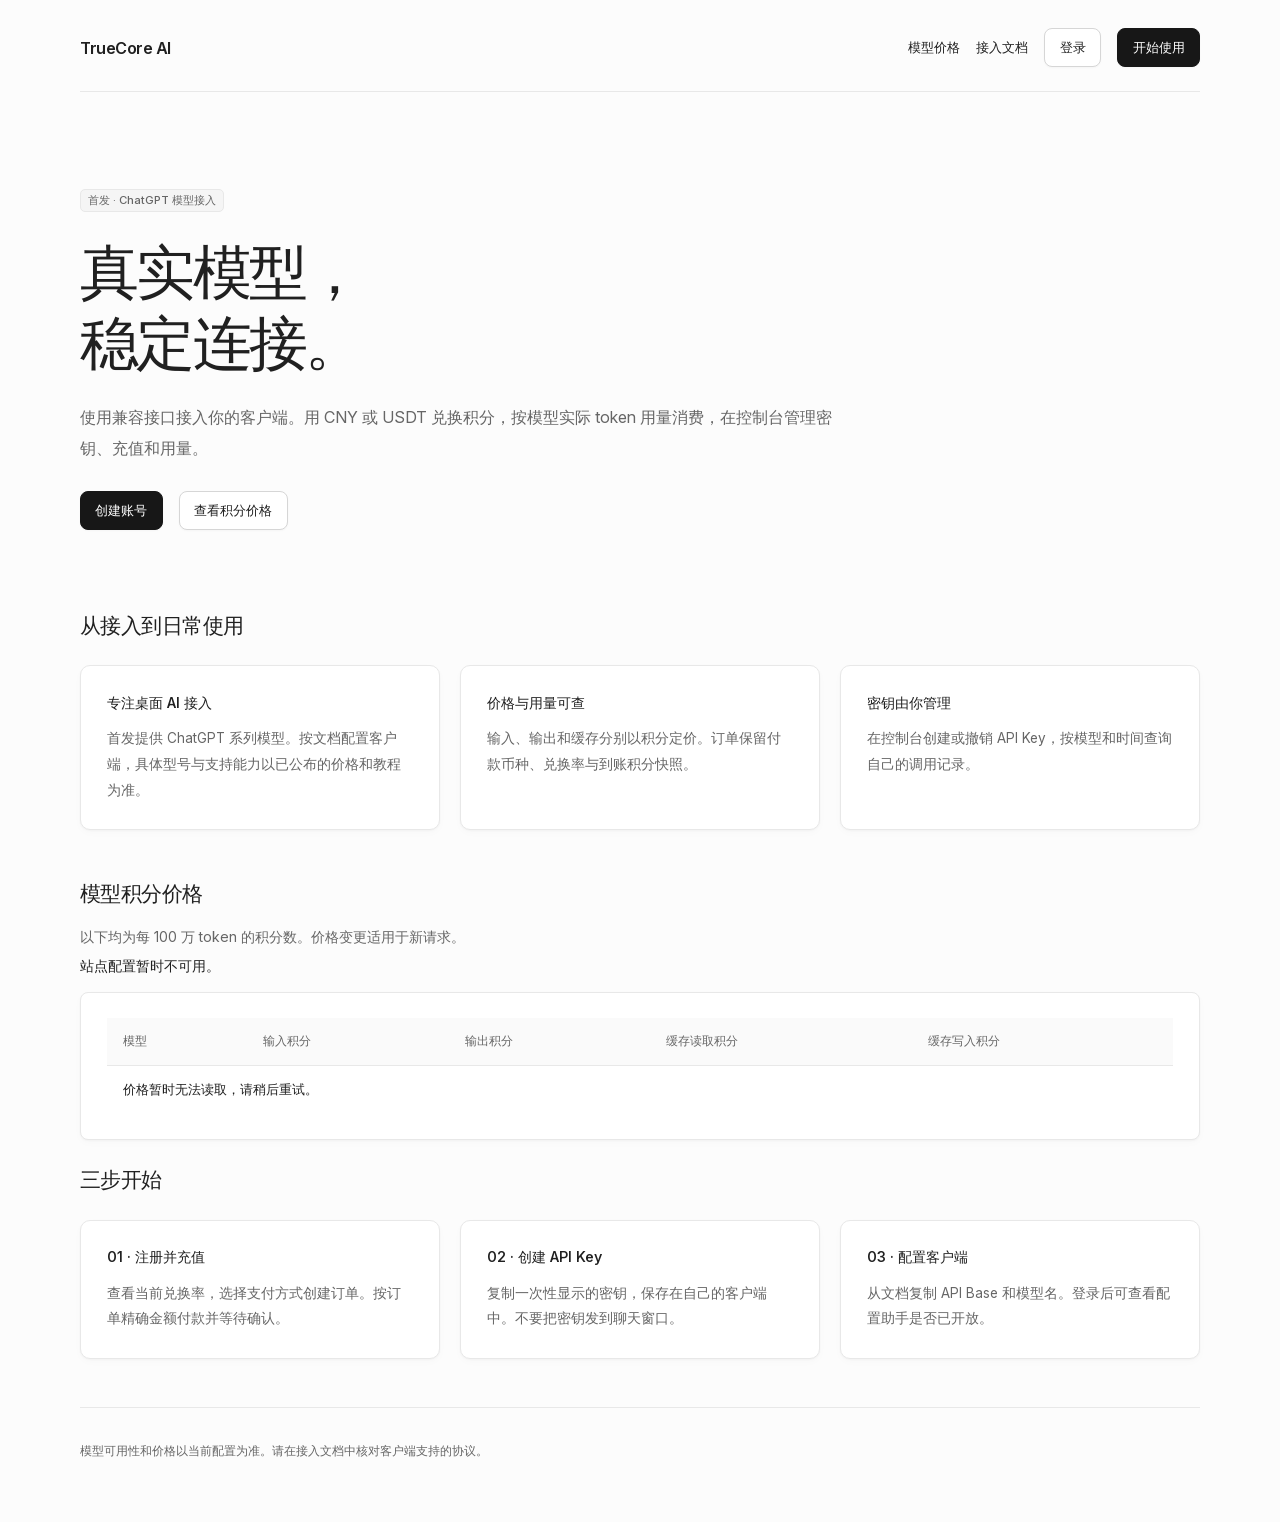
==== commit 37a1e874: "style(portal): adopt a minimal neutral dashboard with bundled Inter" ====
--- a/internal/api/modules/portal/static/index.html
+++ b/internal/api/modules/portal/static/index.html
@@ -4,239 +4,8 @@
 <meta charset="utf-8">
 <meta name="viewport" content="width=device-width,initial-scale=1">
 <title>TrueCore AI · 控制台</title>
-<style>
-*{margin:0;padding:0;box-sizing:border-box}
-:root{
-  --bg:#f5f7f9; --bg-2:#f8fafb; --surface:#ffffff; --surface-2:#f0f4f5;
-  --border:#e5eaf0; --border-2:#d6dee6;
-  --text:#182c3b; --muted:#586b7c; --faint:#718293;
-  --accent:#0f766e; --accent-2:#0b6b63; --accent-soft:#e6f3f0;
-  --success:#22c55e; --danger:#f43f5e; --warn:#f59e0b; --info:#38bdf8;
-  --radius:12px; --radius-sm:9px;
-  --shadow:0 8px 30px rgba(24,44,59,.05);
-}
-html,body{height:100%}
-body{font-family:-apple-system,BlinkMacSystemFont,"Segoe UI",Roboto,"PingFang SC","Microsoft YaHei",sans-serif;background:var(--bg);color:var(--text);min-height:100vh;-webkit-font-smoothing:antialiased}
-body::before{content:"";position:fixed;inset:0;z-index:-1;background:
-  radial-gradient(1200px 600px at 15% -10%,rgba(99,102,241,.14),transparent 60%),
-  radial-gradient(900px 500px at 110% 10%,rgba(56,189,248,.10),transparent 55%);}
-a{color:var(--accent-2);text-decoration:none}
-.hidden{display:none!important}
-.muted{color:var(--muted)}
-.mono{font-family:ui-monospace,SFMono-Regular,Menlo,monospace}
-::-webkit-scrollbar{width:10px;height:10px}
-::-webkit-scrollbar-thumb{background:var(--border-2);border-radius:99px;border:2px solid transparent;background-clip:padding-box}
-
-/* ---------- Buttons ---------- */
-.btn{display:inline-flex;align-items:center;gap:.4rem;padding:.5rem .9rem;border:1px solid var(--border-2);border-radius:var(--radius-sm);font-size:.85rem;font-weight:600;cursor:pointer;background:var(--surface-2);color:var(--text);transition:all .15s;white-space:nowrap}
-.btn:hover{border-color:var(--faint);transform:translateY(-1px)}
-.btn:active{transform:translateY(0)}
-.btn-primary{background:linear-gradient(180deg,var(--accent-2),var(--accent));border-color:transparent;color:#fff;box-shadow:0 4px 14px rgba(99,102,241,.35)}
-.btn-primary:hover{box-shadow:0 6px 20px rgba(99,102,241,.5)}
-.btn-danger{background:transparent;border-color:rgba(244,63,94,.4);color:#fb7185}.btn-danger:hover{background:rgba(244,63,94,.12);border-color:var(--danger)}
-.btn-success{background:transparent;border-color:rgba(34,197,94,.4);color:#4ade80}.btn-success:hover{background:rgba(34,197,94,.12)}
-.btn-sm{padding:.32rem .6rem;font-size:.78rem}
-.btn-block{width:100%;justify-content:center}
-.btn-ghost{background:transparent;border-color:var(--border)}
-.icon-btn{background:transparent;border:none;color:var(--muted);cursor:pointer;font-size:1.1rem;padding:.25rem .4rem;border-radius:8px}
-.icon-btn:hover{background:var(--surface-2);color:var(--text)}
-
-/* ---------- Forms ---------- */
-.form-group{margin-bottom:1rem}
-.form-group label,.field-label{display:block;margin-bottom:.4rem;font-size:.8rem;font-weight:600;color:var(--muted)}
-input,select{width:100%;padding:.6rem .75rem;border:1px solid var(--border-2);border-radius:var(--radius-sm);font-size:.9rem;outline:none;background:var(--bg-2);color:var(--text);transition:border-color .15s,box-shadow .15s;font-family:inherit}
-input::placeholder{color:var(--faint)}
-input:focus,select:focus{border-color:var(--accent);box-shadow:0 0 0 3px var(--accent-soft)}
-.pw-wrap{position:relative}
-.pw-wrap input{padding-right:2.6rem}
-.pw-toggle{position:absolute;right:.4rem;top:50%;transform:translateY(-50%);background:none;border:none;cursor:pointer;font-size:1rem;color:var(--muted);padding:.3rem;border-radius:6px;line-height:1}
-.pw-toggle:hover{color:var(--text)}
-.inline-form{display:flex;gap:.6rem;flex-wrap:wrap;align-items:flex-end}
-.inline-form .form-group{margin:0}
-.switch-row{display:flex;align-items:center;justify-content:space-between;gap:1rem;padding:.75rem .9rem;background:var(--bg-2);border:1px solid var(--border);border-radius:var(--radius-sm);margin-bottom:1rem;cursor:pointer}
-.switch-row span{font-size:.9rem;font-weight:500}
-.switch-row input{width:auto;accent-color:var(--accent)}
-
-.msg{padding:.6rem .8rem;border-radius:var(--radius-sm);margin-bottom:1rem;font-size:.85rem;border:1px solid transparent}
-.msg-error{background:rgba(244,63,94,.1);color:#fda4af;border-color:rgba(244,63,94,.3)}
-.msg-ok{background:rgba(34,197,94,.1);color:#86efac;border-color:rgba(34,197,94,.3)}
-
-/* ---------- Auth ---------- */
-.auth-wrap{display:flex;justify-content:center;align-items:center;min-height:100vh;padding:1.5rem}
-.auth-box{background:var(--surface);border:1px solid var(--border);padding:2.2rem;border-radius:18px;box-shadow:var(--shadow);width:100%;max-width:400px}
-.auth-brand{display:flex;align-items:center;gap:.6rem;justify-content:center;margin-bottom:.4rem}
-.auth-brand .logo{width:38px;height:38px;border-radius:11px;background:linear-gradient(135deg,var(--accent-2),var(--accent));display:flex;align-items:center;justify-content:center;font-size:1.2rem;box-shadow:0 6px 18px rgba(99,102,241,.4)}
-.auth-box h2{text-align:center;font-size:1.35rem;font-weight:700}
-.auth-sub{text-align:center;color:var(--muted);font-size:.85rem;margin-bottom:1.6rem}
-.seg{display:flex;background:var(--bg-2);border:1px solid var(--border);border-radius:var(--radius-sm);padding:4px;margin-bottom:1.4rem}
-.seg .tab{flex:1;cursor:pointer;padding:.5rem;border:none;background:none;font-size:.9rem;color:var(--muted);border-radius:7px;font-weight:600;transition:all .15s}
-.seg .tab.active{background:var(--surface-2);color:var(--text);box-shadow:0 1px 2px rgba(0,0,0,.3)}
-
-/* ---------- Layout ---------- */
-.app{display:flex;min-height:100vh}
-.sidebar{width:236px;background:rgba(13,17,23,.7);backdrop-filter:blur(8px);border-right:1px solid var(--border);padding:1.1rem .8rem;flex-shrink:0;display:flex;flex-direction:column;gap:.2rem;position:sticky;top:0;height:100vh}
-.brand{display:flex;align-items:center;gap:.6rem;padding:.4rem .5rem 1rem}
-.brand .logo{width:32px;height:32px;border-radius:9px;background:linear-gradient(135deg,var(--accent-2),var(--accent));display:flex;align-items:center;justify-content:center;font-size:1rem}
-.brand .name{font-weight:700;font-size:1.02rem}
-.sidebar nav{display:flex;flex-direction:column;gap:2px}
-.sidebar nav a{display:flex;align-items:center;gap:.7rem;padding:.6rem .7rem;color:var(--muted);font-size:.9rem;border-radius:var(--radius-sm);font-weight:500;transition:all .15s}
-.sidebar nav a .ic{width:18px;text-align:center;opacity:.9}
-.sidebar nav a:hover{background:var(--surface-2);color:var(--text)}
-.sidebar nav a.active{background:var(--accent-soft);color:#fff}
-.sidebar nav a.active .ic{color:var(--accent-2)}
-.side-foot{margin-top:auto;border-top:1px solid var(--border);padding-top:.7rem}
-.side-user{display:flex;align-items:center;gap:.6rem;padding:.4rem .5rem;font-size:.82rem}
-.avatar{width:30px;height:30px;border-radius:50%;background:linear-gradient(135deg,#22d3ee,var(--accent));display:flex;align-items:center;justify-content:center;font-weight:700;font-size:.85rem;flex-shrink:0}
-.side-user .em{overflow:hidden;text-overflow:ellipsis;white-space:nowrap}
-.logout{width:100%;margin-top:.4rem;padding:.5rem;color:var(--muted);font-size:.82rem;cursor:pointer;border:1px solid var(--border);background:none;border-radius:var(--radius-sm);text-align:center;font-weight:600}
-.logout:hover{background:var(--surface-2);color:#fb7185;border-color:rgba(244,63,94,.3)}
-.main{flex:1;padding:1.8rem 2.2rem;overflow-x:auto;max-width:1200px}
-.page-head{margin-bottom:1.4rem}
-.page-head h2{font-size:1.4rem;font-weight:700;letter-spacing:-.01em}
-.page-head p{color:var(--muted);font-size:.88rem;margin-top:.2rem}
-
-/* ---------- Cards & stats ---------- */
-.stats{display:grid;grid-template-columns:repeat(auto-fit,minmax(190px,1fr));gap:1rem;margin-bottom:1.5rem}
-.stat-card{background:var(--surface);border:1px solid var(--border);padding:1.1rem 1.3rem;border-radius:var(--radius)}
-.stat-card .label{font-size:.78rem;color:var(--muted);margin-bottom:.4rem;font-weight:600;letter-spacing:.02em}
-.stat-card .value{font-size:1.7rem;font-weight:700;letter-spacing:-.02em}
-.stat-card .value.sm{font-size:1rem;font-weight:600}
-.card{background:var(--surface);border:1px solid var(--border);padding:1.3rem;border-radius:var(--radius);margin-bottom:1.2rem}
-.card h3{font-size:.98rem;font-weight:700;margin-bottom:1rem;display:flex;align-items:center;gap:.5rem}
-
-/* ---------- Table ---------- */
-.table-wrap{overflow-x:auto;border-radius:var(--radius);border:1px solid var(--border)}
-table{width:100%;border-collapse:collapse;font-size:.86rem}
-th,td{padding:.7rem .9rem;text-align:left;border-bottom:1px solid var(--border);white-space:nowrap}
-th{background:var(--bg-2);font-weight:600;font-size:.74rem;color:var(--muted);text-transform:uppercase;letter-spacing:.05em}
-tbody tr:last-child td{border-bottom:none}
-tbody tr:hover{background:var(--surface-2)}
-td code{background:var(--bg-2);padding:.15rem .4rem;border-radius:6px;font-size:.82rem}
-.empty{text-align:center;color:var(--faint);padding:1.6rem}
-.badge{display:inline-block;padding:2px 9px;border-radius:99px;font-size:.72rem;font-weight:700;border:1px solid transparent}
-.badge-green{background:rgba(34,197,94,.13);color:#4ade80;border-color:rgba(34,197,94,.25)}
-.badge-red{background:rgba(244,63,94,.13);color:#fb7185;border-color:rgba(244,63,94,.25)}
-.badge-yellow{background:rgba(245,158,11,.13);color:#fbbf24;border-color:rgba(245,158,11,.25)}
-.badge-blue{background:rgba(56,189,248,.13);color:#38bdf8;border-color:rgba(56,189,248,.25)}
-.badge-gray{background:var(--surface-2);color:var(--muted);border-color:var(--border-2)}
-.badge-violet{background:var(--accent-soft);color:var(--accent-2);border-color:rgba(99,102,241,.3)}
-.chips{display:flex;flex-wrap:wrap;gap:.5rem}
-.chip{display:inline-flex;align-items:center;gap:.4rem;padding:.4rem .75rem;border:1px solid var(--border-2);border-radius:99px;font-size:.82rem;background:var(--bg-2);font-weight:500}
-.chip.all{background:var(--accent-soft);border-color:rgba(99,102,241,.3);color:var(--accent-2)}
-.chip .dot{width:7px;height:7px;border-radius:50%;background:var(--accent-2);flex-shrink:0}
-.auth-alt{margin-top:1rem;text-align:center;font-size:.85rem}
-.auth-alt button{background:none;border:none;color:var(--accent-2);cursor:pointer;font-weight:600;font-size:.85rem}
-
-/* ---------- Usage filter bar ---------- */
-.filter-bar{display:flex;gap:.75rem;flex-wrap:wrap;align-items:flex-end}
-.fbox{display:flex;flex-direction:column;gap:.3rem;min-width:150px}
-.fbox label{font-size:.72rem;font-weight:700;letter-spacing:.03em;text-transform:uppercase;color:var(--faint)}
-.fbox select{padding:.5rem .6rem;font-size:.85rem}
-
-/* ---------- Account quota meters ---------- */
-.qgrid{display:grid;grid-template-columns:repeat(auto-fill,minmax(280px,1fr));gap:1rem}
-.qacct{border:1px solid var(--border-2);border-radius:var(--radius);background:var(--bg-2);padding:1rem 1.1rem}
-.qacct-head{display:flex;align-items:center;gap:.55rem;margin-bottom:.9rem}
-.qacct-head .name{font-weight:700;font-size:.95rem}
-.qacct-note{font-size:.82rem;color:var(--muted);margin-top:.2rem}
-.qacct-err{font-size:.8rem;color:#fb7185;margin-top:.2rem}
-.qmeter{margin-bottom:.85rem}
-.qmeter:last-child{margin-bottom:0}
-.qmeter-top{display:flex;justify-content:space-between;align-items:baseline;margin-bottom:.35rem;gap:.5rem}
-.qmeter-label{font-size:.83rem;font-weight:600}
-.qmeter-pct{font-size:.83rem;font-weight:700;color:var(--accent-2)}
-.qmeter-reset{font-size:.72rem;color:var(--faint)}
-.qbar{height:8px;border-radius:99px;background:var(--surface-2);overflow:hidden}
-.qbar>span{display:block;height:100%;border-radius:99px;background:linear-gradient(90deg,var(--accent-2),var(--accent));transition:width .4s}
-.qbar.warn>span{background:linear-gradient(90deg,#fbbf24,var(--warn))}
-.qbar.danger>span{background:linear-gradient(90deg,#fb7185,var(--danger))}
-.qdetails{margin-bottom:.9rem;border:1px solid var(--border);border-radius:var(--radius-sm);overflow:hidden}
-.qrow{display:flex;justify-content:space-between;gap:.6rem;padding:.42rem .65rem;font-size:.8rem}
-.qrow:nth-child(odd){background:var(--surface-2)}
-.qrow>span{color:var(--muted)}
-.qrow>b{font-weight:700}
-.qsub{font-size:.72rem;font-weight:700;letter-spacing:.04em;text-transform:uppercase;color:var(--faint);margin:.2rem 0 .55rem}
-.qacct-actions{margin-left:auto;display:flex;gap:.4rem;flex-shrink:0}
-.qbtn{padding:.32rem .55rem;border:1px solid var(--border-2);background:var(--surface-2);color:var(--text);border-radius:8px;font-size:.76rem;font-weight:600;cursor:pointer;line-height:1.1}
-.qbtn:hover{border-color:var(--faint)}
-.qbtn:disabled{opacity:.5;cursor:default}
-.qbtn-reset{color:var(--accent-2);border-color:rgba(99,102,241,.35)}
-.qbtn-reset:hover{background:var(--accent-soft)}
-.qacct.busy{opacity:.55;pointer-events:none}
-.qacct-msg{font-size:.78rem;margin-top:.5rem}
-.qacct-msg.ok{color:#4ade80}.qacct-msg.err{color:#fb7185}
-
-/* ---------- Topup ---------- */
-.methods-grid{display:flex;gap:1rem;flex-wrap:wrap;margin-bottom:1.2rem}
-.method-card{border:1px solid var(--border-2);border-radius:var(--radius);padding:1rem 1.2rem;cursor:pointer;min-width:150px;text-align:center;transition:all .15s;background:var(--surface)}
-.method-card:hover{border-color:var(--faint);transform:translateY(-2px)}
-.method-card.selected{border-color:var(--accent);background:var(--accent-soft)}
-.method-card .name{font-weight:700;margin-bottom:.25rem}
-.method-card .currency{font-size:.8rem;color:var(--muted)}
-.qr-img{max-width:210px;border:1px solid var(--border);border-radius:var(--radius);margin:1rem 0;background:#fff;padding:6px}
-.copy-wrap{display:flex;align-items:center;gap:.5rem;margin:.5rem 0}
-.copy-wrap code{background:var(--bg-2);border:1px solid var(--border);padding:.4rem .6rem;border-radius:8px;font-size:.85rem;flex:1;word-break:break-all}
-
-/* ---------- Modal ---------- */
-.modal-overlay{position:fixed;inset:0;background:rgba(3,6,12,.7);backdrop-filter:blur(4px);display:flex;align-items:center;justify-content:center;z-index:50;padding:1rem}
-.modal{background:var(--surface);border:1px solid var(--border-2);border-radius:16px;width:100%;max-width:520px;box-shadow:var(--shadow);max-height:88vh;display:flex;flex-direction:column}
-.modal-head{display:flex;align-items:flex-start;justify-content:space-between;padding:1.2rem 1.4rem;border-bottom:1px solid var(--border)}
-.modal-title{font-weight:700;font-size:1.05rem}
-.modal-sub{color:var(--muted);font-size:.82rem;margin-top:.15rem}
-.modal-body{padding:1.2rem 1.4rem;overflow-y:auto}
-.modal-foot{display:flex;align-items:center;gap:.6rem;justify-content:flex-end;padding:1rem 1.4rem;border-top:1px solid var(--border)}
-.modal-foot #um-msg{margin:0;flex:1}
-.tabs-sm{display:flex;gap:.4rem;margin:.4rem 0 .8rem}
-.tab-sm{padding:.4rem .8rem;border:1px solid var(--border-2);background:var(--bg-2);color:var(--muted);border-radius:99px;font-size:.82rem;font-weight:600;cursor:pointer}
-.tab-sm.active{background:var(--accent-soft);color:var(--accent-2);border-color:rgba(99,102,241,.4)}
-.picker-search{margin-bottom:.5rem}
-.picker-list{max-height:230px;overflow-y:auto;border:1px solid var(--border);border-radius:var(--radius-sm);background:var(--bg-2)}
-.picker-item{display:flex;align-items:center;gap:.6rem;padding:.5rem .7rem;font-size:.85rem;cursor:pointer;border-bottom:1px solid var(--border)}
-.picker-item:last-child{border-bottom:none}
-.picker-item:hover{background:var(--surface-2)}
-.picker-item input{width:auto;accent-color:var(--accent)}
-.hint{font-size:.78rem;color:var(--faint);margin-top:.4rem}
-
-.landing{max-width:1120px;margin:auto;padding:1.5rem}
-.landing-nav{display:flex;align-items:center;gap:1rem;flex-wrap:wrap;justify-content:space-between}
-.landing-nav .links,.hero-actions{display:flex;gap:.8rem;flex-wrap:wrap;align-items:center}
-.hero{padding:5rem 0 3rem;max-width:780px}.hero h1{font-size:clamp(2rem,5vw,3.6rem);line-height:1.2;margin:1rem 0}.hero p{color:var(--muted);font-size:1.05rem;line-height:1.8;margin-bottom:1.5rem}
-.landing-grid{display:grid;grid-template-columns:repeat(auto-fit,minmax(240px,1fr));gap:1rem;margin:1.5rem 0 3rem}.landing-grid h3{margin-bottom:.6rem}.landing-grid p{color:var(--muted);line-height:1.8}
-.landing section{scroll-margin-top:2rem}.landing h2{margin:1rem 0}.landing footer{padding:2rem 0;color:var(--muted);font-size:.85rem}
-.chat-line{white-space:pre-wrap;overflow-wrap:anywhere;padding:1rem;margin:.6rem 0;border:1px solid var(--border);border-radius:var(--radius-sm);line-height:1.8}.chat-line.user{background:var(--surface-2)}.chat-line.assistant{background:var(--bg-2)}
-.settings-grid{display:grid;grid-template-columns:repeat(auto-fit,minmax(220px,1fr));gap:1rem}
-@media(max-width:820px){
-  .sidebar{width:100%;position:fixed;bottom:0;top:auto;height:auto;flex-direction:row;padding:.4rem;z-index:20;border-right:none;border-top:1px solid var(--border)}
-  .brand,.side-foot{display:none}
-  .sidebar nav{flex-direction:row;width:100%;justify-content:space-around}
-  .sidebar nav a{flex-direction:column;gap:2px;font-size:.68rem;padding:.4rem}
-  .main{padding:1.1rem;padding-bottom:5rem;max-width:100%}
-}
-
-/* TrueCore customer workspace. */
-body::before{display:none}
-button,a,input,select,textarea{touch-action:manipulation}
-button:focus-visible,a:focus-visible,textarea:focus-visible{outline:3px solid #59a89f;outline-offset:3px}
-button:disabled{cursor:not-allowed;opacity:.55;transform:none;box-shadow:none}
-.sidebar{width:240px;background:#fff;backdrop-filter:none;padding:1.7rem 1rem}
-.brand{gap:.65rem;padding:.2rem .6rem 1.8rem}.brand .logo,.auth-brand .logo{background:#123d39;color:#fff;box-shadow:none;font-size:.75rem;letter-spacing:-.04em;font-weight:800;border-radius:10px}
-.brand .name{letter-spacing:-.03em;font-size:1.12rem}.brand small{display:block;font-size:.68rem;letter-spacing:.1em;font-weight:500;color:var(--muted);margin-top:.2rem}
-.nav-label{font-size:.68rem;color:var(--faint);letter-spacing:.08em;padding:.5rem .8rem}
-.sidebar nav{gap:.3rem}.sidebar nav a{padding:.8rem;font-size:.86rem}.sidebar nav a.active{color:#075f57;background:#e6f3f0;font-weight:650}.sidebar nav .ic{font-family:Arial,sans-serif;font-size:1.05rem}
-.avatar{background:#e6f3f0;color:#0f766e}.side-user{padding:.8rem .4rem}.logout{border:none;text-align:left;padding:.6rem .5rem}
-.main{width:100%;min-width:0;max-width:1400px;margin:0 auto;padding:0 2.7rem 3rem;overflow-x:visible}
-.workspace-bar{display:flex;justify-content:space-between;align-items:center;gap:1rem;min-height:80px;border-bottom:1px solid var(--border);margin-bottom:2rem;font-size:.78rem;color:var(--muted)}
-.workspace-bar a{font-weight:600}.page-head{display:flex;justify-content:space-between;align-items:center;gap:1rem;margin-bottom:1.7rem}.page-head h2{font-size:1.65rem;font-weight:650;letter-spacing:-.04em}.page-head p{line-height:1.7;margin-top:.45rem}
-.page-head>p{margin-left:auto;max-width:55%;font-size:.8rem}.btn{border-radius:8px;font-weight:550;padding:.65rem 1rem;box-shadow:none}.btn-primary{background:#0f766e;color:#fff;box-shadow:none}.btn-primary:hover{background:#0b625b;box-shadow:none}.btn-danger{color:#be304f}.btn-success{color:#15803d}
-.stats{grid-template-columns:2fr 1fr 1fr;gap:1.1rem}.stat-card{padding:1.5rem;border-radius:14px;box-shadow:0 3px 12px #182c3b03}.stat-card .value{font-variant-numeric:tabular-nums;font-size:1.9rem;line-height:1.4;margin:.5rem 0}.stat-card .label{font-weight:500}.stat-note{font-size:.75rem;color:var(--muted);line-height:1.6}.balance-card{background:#123d39;border-color:#123d39;color:#fff}.balance-card .label,.balance-card .stat-note{color:#b5d3ce}.balance-card .value{font-size:2.3rem}.balance-card .value small{font-size:.75rem;font-weight:400;margin-left:.4rem;color:#b5d3ce}.balance-card a{color:#fff;text-decoration:underline;text-underline-offset:3px}
-.card{padding:1.5rem;box-shadow:0 3px 12px #182c3b03}.card h3{font-size:.95rem;font-weight:600}.card-heading{display:flex;justify-content:space-between;align-items:center;gap:1rem;margin-bottom:1rem}.card-heading h3{margin:0}.card-heading a{font-size:.8rem}
-th{font-size:.74rem;text-transform:none;letter-spacing:0;background:#f8fafb}td{font-size:.8rem;padding:1rem .9rem}.table-wrap{border-radius:10px}.empty{padding:2.5rem 1rem;white-space:normal;line-height:1.8}
-.badge-green{color:#137452;background:#eaf7ef}.badge-red{color:#b03049;background:#fff0f2}.badge-violet{color:#6943a8;background:#f1ecf8}.badge-blue{color:#196992;background:#eaf5fc}.badge-yellow{color:#976308;background:#fff7e3}.msg-error{color:#ac2c48;background:#fff0f3}.msg-ok{color:#166648;background:#eaf7ef}
-.quickstart{display:grid;grid-template-columns:1fr 1fr 1fr;gap:1.5rem}.quickstart a{display:block;color:var(--text);padding:1rem;border:1px solid var(--border);border-radius:10px}.quickstart a:hover{border-color:var(--accent)}.step-no{display:block;font-size:.72rem;font-weight:700;color:#0f766e;margin-bottom:.6rem}.quickstart strong{font-size:.85rem;font-weight:600}.quickstart p{font-size:.77rem;color:var(--muted);line-height:1.7;margin-top:.35rem}
-.key-policy-picker{margin-top:.8rem;max-height:220px;overflow:auto;border:1px solid var(--border);border-radius:8px;padding:.8rem}.key-choice{display:flex;align-items:center;gap:.6rem;padding:.4rem;font-size:.82rem;overflow-wrap:anywhere}.key-choice input{width:auto;accent-color:var(--accent)}.key-policy-note{font-size:.78rem;color:var(--muted);line-height:1.7;margin:.7rem 0}.key-policy-form{display:grid;grid-template-columns:1fr 1fr auto;gap:1rem;align-items:end}.key-policy-form .form-group{margin:0}.key-edit{border:1px solid #91bdb5;background:#f9fcfb}.key-models-cell{max-width:240px;white-space:normal;overflow-wrap:anywhere;line-height:1.6}
-@media(max-width:1050px){.main{padding:0 1.4rem 2rem}.sidebar{width:210px}.stats{grid-template-columns:1.5fr 1fr}.stats .stat-card:last-child{grid-column:1/-1}.quickstart{gap:.7rem}.key-policy-form{grid-template-columns:1fr 1fr}.key-policy-form button{grid-column:1/-1;justify-content:center}}
-@media(max-width:820px){.sidebar{width:100%;height:auto;padding:.4rem .4rem calc(.4rem + env(safe-area-inset-bottom));overflow-x:auto}.sidebar nav{justify-content:flex-start;gap:.2rem;min-width:max-content}.sidebar nav a{min-width:68px;padding:.55rem .6rem}.sidebar .nav-label{display:none}.main{padding:0 1rem 7rem}.workspace-bar{min-height:65px;margin-bottom:1.5rem}.page-head{align-items:flex-start;flex-direction:column}.page-head>p{margin:0;max-width:none}.page-head h2{font-size:1.4rem}.stats{grid-template-columns:1fr 1fr}.stats .balance-card{grid-column:1/-1}.stats .stat-card:last-child{grid-column:auto}.stat-card{padding:1.2rem}.quickstart{grid-template-columns:1fr}.quickstart a{padding:1rem}.card{padding:1.1rem}.key-policy-form{grid-template-columns:1fr}.key-policy-form button{grid-column:auto}.side-foot,.brand{display:none}}
-</style>
+<style>.hidden{display:none!important}html[data-portal-site="privileged"] #page-home{display:none!important}</style>
+<link rel="stylesheet" href="portal.css">
 </head>
 <body>
 
@@ -252,13 +21,13 @@
 <!-- ===================== Auth ===================== -->
 <div id="page-auth" class="auth-wrap hidden">
   <div class="auth-box">
-    <button class="btn btn-ghost" type="button" onclick="showHome()">← 返回首页</button>
+    <button id="auth-home" class="btn btn-ghost" type="button" onclick="showHome()">← 返回首页</button>
     <div class="auth-brand"><div class="logo" aria-hidden="true">TC</div></div>
-    <h2>TrueCore AI</h2>
+    <h2 id="auth-title">TrueCore AI</h2>
     <p class="auth-sub">登录以管理你的密钥、额度与用量</p>
     <div class="seg">
       <button class="tab active" onclick="switchAuthTab('login')">登录</button>
-      <button class="tab" onclick="switchAuthTab('register')">注册</button>
+      <button id="tab-register" class="tab" onclick="switchAuthTab('register')">注册</button>
       <button class="tab hidden" id="tab-code" onclick="switchAuthTab('code')">验证码</button>
     </div>
     <div id="auth-msg"></div>
@@ -266,7 +35,7 @@
       <div class="form-group"><label>邮箱</label><input type="email" id="login-email" autocomplete="username" required></div>
       <div class="form-group"><label>密码</label>
         <div class="pw-wrap"><input type="password" id="login-pass" autocomplete="current-password" required>
-          <button type="button" class="pw-toggle" onclick="togglePw(this)" aria-label="显示密码">👁</button></div>
+          <button type="button" class="pw-toggle" onclick="togglePw(this)" aria-label="显示密码" aria-pressed="false">显示</button></div>
       </div>
       <button class="btn btn-primary btn-block" type="submit">登录</button>
     </form>
@@ -274,7 +43,7 @@
       <div class="form-group"><label>邮箱</label><input type="email" id="reg-email" autocomplete="username" required></div>
       <div class="form-group"><label>密码 (至少 8 位)</label>
         <div class="pw-wrap"><input type="password" id="reg-pass" minlength="8" autocomplete="new-password" required>
-          <button type="button" class="pw-toggle" onclick="togglePw(this)" aria-label="显示密码">👁</button></div>
+          <button type="button" class="pw-toggle" onclick="togglePw(this)" aria-label="显示密码" aria-pressed="false">显示</button></div>
       </div>
       <div class="form-group"><label>昵称 (可选)</label><input type="text" id="reg-name"></div>
       <button class="btn btn-primary btn-block" type="submit">创建账号</button>
@@ -296,23 +65,23 @@
     <div class="brand"><div class="logo" aria-hidden="true">TC</div><div class="name">TrueCore AI<small>用户控制台</small></div></div>
     <nav aria-label="用户导航">
       <div class="nav-label">工作空间</div>
-      <a href="#dashboard" class="active" data-page="dashboard"><span class="ic">◎</span>账户概览</a>
-      <a href="#keys" data-page="keys"><span class="ic">⚿</span>API 密钥</a>
-      <a href="#topup" data-page="topup"><span class="ic">＋</span>充值积分</a>
-      <a href="#usage" data-page="usage"><span class="ic">▤</span>消费记录</a>
-      <a href="#quota" data-page="quota" id="nav-quota" class="hidden"><span class="ic">◈</span>上游额度</a>
-      <a href="#assistant" data-page="assistant"><span class="ic">◇</span>配置助手</a>
-      <a href="#settings" data-page="settings"><span class="ic">⚙</span>账户设置</a>
-      <a href="#admin" data-page="admin" id="nav-admin" class="hidden"><span class="ic">★</span>管理</a>
+      <a href="#dashboard" class="active" data-page="dashboard"><svg class="ic" viewBox="0 0 24 24" aria-hidden="true" focusable="false"><rect x="3" y="3" width="7" height="7" rx="1.5"/><rect x="14" y="3" width="7" height="7" rx="1.5"/><rect x="3" y="14" width="7" height="7" rx="1.5"/><rect x="14" y="14" width="7" height="7" rx="1.5"/></svg>账户概览</a>
+      <a href="#keys" data-page="keys"><svg class="ic" viewBox="0 0 24 24" aria-hidden="true" focusable="false"><circle cx="8" cy="9" r="5"/><path d="m12 12 9 9m-3-3 3-3m-6 0 3-3"/></svg>API 密钥</a>
+      <a href="#topup" data-page="topup"><svg class="ic" viewBox="0 0 24 24" aria-hidden="true" focusable="false"><path d="M20 7V5a2 2 0 0 0-2-2H6a3 3 0 0 0 0 6h14v12H6a3 3 0 0 1-3-3V6"/><path d="M20 13h-5v4h5"/></svg>充值积分</a>
+      <a href="#usage" data-page="usage"><svg class="ic" viewBox="0 0 24 24" aria-hidden="true" focusable="false"><path d="M8 3H5a2 2 0 0 0-2 2v14a2 2 0 0 0 2 2h14a2 2 0 0 0 2-2V5a2 2 0 0 0-2-2h-3"/><rect x="8" y="2" width="8" height="4" rx="1"/><path d="M8 11h8m-8 5h5"/></svg>消费记录</a>
+      <a href="#quota" data-page="quota" id="nav-quota" class="hidden"><svg class="ic" viewBox="0 0 24 24" aria-hidden="true" focusable="false"><path d="M4 20V10m8 10V4m8 16v-7"/></svg>上游额度</a>
+      <a href="#assistant" data-page="assistant"><svg class="ic" viewBox="0 0 24 24" aria-hidden="true" focusable="false"><path d="M21 11.5a8.4 8.4 0 0 1-.9 3.8 8.5 8.5 0 0 1-7.6 4.7 8.4 8.4 0 0 1-3.8-.9L3 21l1.9-5.7a8.4 8.4 0 0 1-.9-3.8 8.5 8.5 0 0 1 4.7-7.6 8.4 8.4 0 0 1 3.8-.9 8.5 8.5 0 0 1 8.5 8.5Z"/><path d="M8 10h8m-8 4h5"/></svg>配置助手</a>
+      <a href="#settings" data-page="settings"><svg class="ic" viewBox="0 0 24 24" aria-hidden="true" focusable="false"><path d="M4 6h16M4 12h16M4 18h16"/><circle cx="9" cy="6" r="2" fill="var(--bg-2)"/><circle cx="15" cy="12" r="2" fill="var(--bg-2)"/><circle cx="9" cy="18" r="2" fill="var(--bg-2)"/></svg>账户设置</a>
+      <a href="#admin" data-page="admin" id="nav-admin" class="hidden"><svg class="ic" viewBox="0 0 24 24" aria-hidden="true" focusable="false"><path d="m12 3 8 3v6c0 5-8 9-8 9s-8-4-8-9V6l8-3Z"/><path d="m8 12 3 3 5-6"/></svg>管理</a>
     </nav>
     <div class="side-foot">
       <div class="side-user"><div class="avatar" id="side-avatar">U</div><div class="em muted" id="side-email">-</div></div>
-      <button class="logout" onclick="doLogout()">退出登录</button>
+      <button class="logout" onclick="doLogout()"><svg class="ic" viewBox="0 0 24 24" aria-hidden="true" focusable="false"><path d="M9 21H5a2 2 0 0 1-2-2V5a2 2 0 0 1 2-2h4m7 14 5-5-5-5m5 5H9"/></svg>退出登录</button>
     </div>
   </aside>
 
   <main class="main">
-    <header class="workspace-bar"><span>TrueCore AI / 用户控制台</span><a id="workspace-docs" href="./docs.html" target="_blank" rel="noopener">接入文档 ↗</a></header>
+    <header class="workspace-bar"><span>TrueCore AI / 用户控制台</span><a id="workspace-docs" href="./docs.html" target="_blank" rel="noopener">接入文档 <svg class="ic" viewBox="0 0 24 24" aria-hidden="true" focusable="false"><path d="M15 3h6v6m-11 5L21 3m-9 0H5a2 2 0 0 0-2 2v14a2 2 0 0 0 2 2h14a2 2 0 0 0 2-2v-7"/></svg></a></header>
     <!-- Dashboard -->
     <section id="sec-dashboard">
       <div class="page-head"><div><h2>欢迎回来</h2><p id="dash-email">管理你的模型接入与消费。</p></div><a class="btn btn-primary" href="#topup">充值 credits ↗</a></div>
@@ -336,24 +105,40 @@
     <section id="sec-keys" class="hidden">
       <div class="page-head"><div><h2>API 密钥</h2><p>为不同客户端创建独立 Key，共享账户 credits 余额。</p></div></div>
       <div class="card">
-        <div class="card-heading"><h3>创建 API Key</h3><span id="keys-count" class="muted" style="font-size:.8rem">最多 10 个有效 Key</span></div>
+        <div class="card-heading"><h3>创建 API Key</h3><span class="muted">独立密钥，共享账户余额</span></div>
         <div class="key-policy-form">
           <div class="form-group"><label for="key-name">名称（可选）</label><input id="key-name" placeholder="例如：我的 WorkBuddy" maxlength="100"></div>
           <div class="form-group"><label for="key-scope">可用模型</label><select id="key-scope" onchange="toggleKeyModels('key')"><option value="all">全部可用模型（默认）</option><option value="selected">指定模型</option><option value="none">禁止调用所有模型</option></select></div>
           <button id="key-create" class="btn btn-primary" onclick="createKey()">＋ 创建 Key</button>
         </div>
-        <div id="key-models" class="key-policy-picker hidden"></div>
+        <div class="model-toolbar"><div id="key-groups" class="model-groups" aria-label="按模型折扣筛选"></div><input id="key-search" class="model-search" type="search" aria-label="搜索模型名称" placeholder="搜索模型名称…" oninput="searchKeyModels('key')"></div>
+        <p class="key-policy-note"><span id="key-selection">全部可用模型</span> · 价格单位：credits / 100 万 tokens</p>
+        <div id="key-models" class="key-policy-picker"></div><p id="key-model-help" class="key-policy-note"></p>
         <p class="key-policy-note">默认可调用平台已上架且账户有权使用的模型。密钥明文仅在创建成功时显示一次。</p>
         <div id="keys-error" role="status" class="msg msg-error hidden"></div>
         <div id="new-key-msg"></div>
+      </div>
+      <div class="card">
+        <div class="card-heading"><h3>我的密钥</h3><span id="keys-count" class="muted">最多 10 个有效 Key</span></div>
         <div class="table-wrap"><table><thead><tr><th>前缀</th><th>名称</th><th>模型权限</th><th>创建时间</th><th>最后使用</th><th>状态</th><th></th></tr></thead>
         <tbody id="keys-list"></tbody></table></div>
       </div>
-      <div id="key-edit" class="card key-edit hidden">
-        <div class="card-heading"><h3 id="key-edit-title">修改模型权限</h3><button class="btn btn-sm" onclick="closeKeyPolicy()">取消</button></div>
+      <dialog id="key-edit" class="key-dialog hidden" aria-labelledby="key-edit-title" oncancel="cancelKeyPolicy(event)">
+        <div class="key-dialog-head"><h3 id="key-edit-title">配置 API Key</h3><button class="icon-btn" aria-label="关闭配置窗口" onclick="closeKeyPolicy()"><svg class="ic" viewBox="0 0 24 24" aria-hidden="true" focusable="false"><path d="m6 6 12 12M6 18 18 6"/></svg></button></div>
+        <fieldset id="key-policy-fields" class="key-dialog-body" style="border:0;min-width:0">
         <label class="field-label" for="edit-key-scope">可用模型</label><select id="edit-key-scope" onchange="toggleKeyModels('edit-key')"><option value="all">全部可用模型</option><option value="selected">指定模型</option><option value="none">禁止调用所有模型</option></select>
-        <div id="edit-key-models" class="key-policy-picker hidden"></div><p class="key-policy-note">保存后应用于新请求。指定列表为空时不能保存；需要暂停使用时请选择“禁止调用所有模型”。</p>
-        <p id="key-edit-msg" class="key-policy-note" role="status"></p><button id="key-policy-save" class="btn btn-primary" onclick="saveKeyPolicy()">保存权限</button>
+        <div class="model-toolbar"><div id="edit-key-groups" class="model-groups" aria-label="按模型折扣筛选"></div><input id="edit-key-search" class="model-search" type="search" aria-label="搜索配置中的模型" placeholder="搜索模型名称…" oninput="searchKeyModels('edit-key')"></div>
+        <p class="key-policy-note"><span id="edit-key-selection"></span> · 价格单位：credits / 100 万 tokens</p>
+        <div id="edit-key-models" class="key-policy-picker"></div><p id="edit-key-model-help" class="key-policy-note"></p>
+        <p class="key-policy-note">保存后应用于新请求。指定列表不能为空；配置为单个模型时，客户端查询 /v1/models 也只会看到有权使用的该模型。</p>
+        </fieldset><div class="key-dialog-foot"><p id="key-edit-msg" class="key-policy-note" role="status"></p><div><button class="btn" onclick="closeKeyPolicy()">关闭</button><button id="key-policy-save" class="btn btn-primary" onclick="saveKeyPolicy()">保存权限</button></div></div>
+      </dialog>
+      <div class="card">
+        <div class="card-heading"><h3>请求示例 <span class="muted">Examples</span></h3></div>
+        <div class="api-base-line"><strong>API Base</strong><code id="key-api-base">正在读取…</code></div>
+        <p id="key-examples-note" class="key-policy-note"></p>
+        <div class="example-controls"><div class="example-tabs" aria-label="示例语言"><button class="example-tab active" data-example-language="curl" aria-pressed="true" onclick="renderKeyExamples('curl')">curl</button><button class="example-tab" data-example-language="python" aria-pressed="false" onclick="renderKeyExamples('python')">Python</button><button class="example-tab" data-example-language="nodejs" aria-pressed="false" onclick="renderKeyExamples('nodejs')">Node.js</button><button class="example-tab" data-example-language="shell" aria-pressed="false" onclick="renderKeyExamples('shell')">Shell</button></div><select id="key-example-model" aria-label="示例使用的模型" onchange="renderKeyExamples()"></select></div>
+        <pre class="example-code"><code id="key-example-code"></code></pre><div class="example-footer"><button class="btn btn-sm" onclick="copyKeyExample()">复制代码</button><span id="key-example-copy-status" role="status"></span></div>
       </div>
     </section>
 
@@ -432,14 +217,14 @@
         <form onsubmit="return doChangePassword(event)">
           <div class="form-group"><label>当前密码</label>
             <div class="pw-wrap"><input type="password" id="pw-old" autocomplete="current-password" required>
-              <button type="button" class="pw-toggle" onclick="togglePw(this)">👁</button></div></div>
+              <button type="button" class="pw-toggle" onclick="togglePw(this)" aria-label="显示密码" aria-pressed="false">显示</button></div></div>
           <div class="form-group"><label>新密码 (至少 8 位)</label>
             <div class="pw-wrap"><input type="password" id="pw-new" minlength="8" autocomplete="new-password" required>
-              <button type="button" class="pw-toggle" onclick="togglePw(this)">👁</button></div></div>
+              <button type="button" class="pw-toggle" onclick="togglePw(this)" aria-label="显示密码" aria-pressed="false">显示</button></div></div>
           <button class="btn btn-primary" type="submit">保存</button>
         </form>
       </div>
-      <button class="btn btn-ghost" onclick="doLogout()">退出登录</button>
+      <button class="btn btn-ghost" onclick="doLogout()"><svg class="ic" viewBox="0 0 24 24" aria-hidden="true" focusable="false"><path d="M9 21H5a2 2 0 0 1-2-2V5a2 2 0 0 1 2-2h4m7 14 5-5-5-5m5 5H9"/></svg>退出登录</button>
     </section>
 
     <!-- Admin -->
@@ -449,7 +234,7 @@
         <div class="form-group"><label>站点名称</label><input id="cs-name" maxlength="80" required></div><div class="form-group"><label>公开 API Base（含 /v1）</label><input id="cs-base" type="url" placeholder="https://api.example.com/v1"></div><div class="form-group"><label>接入文档 URL（空值使用内置文档）</label><input id="cs-docs" type="url"></div>
         <div class="form-group"><label>1 CNY 兑换积分（空值关闭）</label><input id="cs-cny" inputmode="decimal" placeholder="由管理员设置"></div><div class="form-group"><label>1 USDT 兑换积分（空值关闭）</label><input id="cs-usdt" inputmode="decimal" placeholder="由管理员设置"></div><div class="form-group"><label>助手模型（使用下方已定价模型名）</label><input id="cs-model"></div><div class="form-group"><label>助手每日每人次数（1–100）</label><input id="cs-limit" type="number" min="1" max="100" required></div><div class="form-group"><label>助手全站每日次数（1–10000）</label><input id="cs-global-limit" type="number" min="1" max="10000" required></div><div class="form-group"><label>助手最大输出 token（64–2048）</label><input id="cs-output" type="number" min="64" max="2048" required></div>
         </div><label class="switch-row"><span>启用配置助手（运营方承担模型费用）</span><input id="cs-helper" type="checkbox"></label><button class="btn btn-primary" type="submit">保存站点配置</button></form></div>
-      <div class="card"><h3>模型积分定价 · 每 100 万 token</h3><p class="hint">未定价或停用的模型不可付费调用。缓存价格 0 表示免费缓存。旧请求使用开始时的价格版本。</p><div class="table-wrap"><table><thead><tr><th>模型</th><th>输入</th><th>输出</th><th>缓存读</th><th>缓存写</th><th>状态</th><th></th></tr></thead><tbody id="admin-prices"></tbody></table></div><form onsubmit="return savePointPrice(event)"><div class="settings-grid" style="margin-top:1rem"><div class="form-group"><label>模型名</label><input id="price-model" maxlength="180" required oninput="selectPriceVersion()"></div><div class="form-group"><label>输入积分</label><input id="price-input" inputmode="decimal" required></div><div class="form-group"><label>输出积分</label><input id="price-output" inputmode="decimal" required></div><div class="form-group"><label>缓存读取积分</label><input id="price-read" inputmode="decimal" required></div><div class="form-group"><label>缓存写入积分</label><input id="price-write" inputmode="decimal" required></div></div><label class="switch-row"><span>上架此模型</span><input type="checkbox" id="price-enabled" checked></label><button class="btn btn-primary" type="submit">保存模型价格</button><span id="price-msg" role="status"></span></form></div>
+      <div class="card"><h3>模型积分定价 · 每 100 万 token</h3><p class="hint">下表为实际扣费价。编辑时填写标准价与优惠比例；便宜 10% 即按标准价的 90% 计费，服务端统一计算折后价。价格保留 6 位小数，新请求使用新价格，0 表示该项免费。</p><div class="table-wrap"><table><thead><tr><th>模型</th><th>输入</th><th>输出</th><th>缓存读</th><th>缓存写</th><th>状态</th><th></th></tr></thead><tbody id="admin-prices"></tbody></table></div><form onsubmit="return savePointPrice(event)"><div class="settings-grid" style="margin-top:1rem"><div class="form-group"><label>模型名</label><input id="price-model" maxlength="180" required oninput="selectPriceVersion()"></div><div class="form-group"><label>标准输入价</label><input id="price-input" inputmode="decimal" required></div><div class="form-group"><label>标准输出价</label><input id="price-output" inputmode="decimal" required></div><div class="form-group"><label>标准缓存读取价</label><input id="price-read" inputmode="decimal" required></div><div class="form-group"><label>标准缓存写入价</label><input id="price-write" inputmode="decimal" required></div></div><div class="form-group"><label for="price-discount">便宜百分比（0 表示原价，10 表示便宜 10%）</label><input id="price-discount" type="number" min="0" max="99" step="1" value="0" required></div><label class="switch-row"><span>上架此模型</span><input type="checkbox" id="price-enabled" checked></label><button class="btn btn-primary" type="submit">保存模型价格</button><span id="price-msg" role="status"></span></form></div>
       <div class="card">
         <h3>待确认充值</h3>
         <div class="table-wrap"><table><thead><tr><th>时间</th><th>用户</th><th>方式</th><th>金额</th><th>TX Hash</th><th>状态</th><th></th></tr></thead>
@@ -485,7 +270,7 @@
   <div class="modal">
     <div class="modal-head">
       <div><div class="modal-title">用户权限</div><div class="modal-sub" id="um-email">-</div></div>
-      <button class="icon-btn" onclick="closeUserModal()">✕</button>
+      <button class="icon-btn" onclick="closeUserModal()" aria-label="关闭用户配置"><svg class="ic" viewBox="0 0 24 24" aria-hidden="true" focusable="false"><path d="m6 6 12 12M6 18 18 6"/></svg></button>
     </div>
     <div class="modal-body">
       <label class="switch-row"><span>免余额（不计费，用量仍记录）</span><input type="checkbox" id="um-unbilled"></label>
--- a/internal/api/modules/portal/static/portal.css
+++ b/internal/api/modules/portal/static/portal.css
@@ -0,0 +1,364 @@
+/* Inter 4.1, Copyright Rasmus Andersson. See Inter-LICENSE.txt (SIL OFL 1.1). */
+@font-face {
+  font-family: Inter;
+  font-style: normal;
+  font-weight: 100 900;
+  font-display: swap;
+  src: url("InterVariable.woff2") format("woff2");
+}
+
+:root {
+  color-scheme: light;
+  --bg: #fcfcfc;
+  --bg-2: #fafafa;
+  --surface: #fff;
+  --surface-2: #f5f5f5;
+  --border: #e8e8e8;
+  --border-2: #d6d6d6;
+  --text: #202020;
+  --muted: #666;
+  --faint: #737373;
+  --accent: #262626;
+  --accent-2: #171717;
+  --accent-soft: #f0f0f0;
+  --success: #416b50;
+  --danger: #a13d3d;
+  --warn: #856331;
+  --info: #49647b;
+  --radius: 10px;
+  --radius-sm: 8px;
+  --shadow: 0 1px 2px rgb(0 0 0 / 3%), 0 3px 8px rgb(0 0 0 / 2%);
+}
+* { margin: 0; padding: 0; box-sizing: border-box; }
+html, body { min-height: 100%; }
+body {
+  font-family: Inter, -apple-system, BlinkMacSystemFont, "Segoe UI", "PingFang SC", "Noto Sans CJK SC", "Microsoft YaHei", sans-serif;
+  font-size: 14px;
+  line-height: 1.5;
+  font-optical-sizing: auto;
+  background: var(--bg);
+  color: var(--text);
+  -webkit-font-smoothing: antialiased;
+}
+a { color: var(--text); text-decoration: none; }
+button, input, select, textarea { font: inherit; }
+button, a, input, select, textarea { touch-action: manipulation; }
+button { cursor: pointer; }
+button:disabled { cursor: not-allowed; opacity: .55; }
+button:focus-visible, a:focus-visible, input:focus-visible, select:focus-visible, textarea:focus-visible {
+  outline: 2px solid #737373;
+  outline-offset: 3px;
+}
+.muted { color: var(--muted); }
+.mono, code, pre { font-family: ui-monospace, SFMono-Regular, Menlo, Consolas, monospace; }
+.ic { width: 18px; height: 18px; flex-shrink: 0; fill: none; stroke: currentColor; stroke-width: 1.6; stroke-linecap: round; stroke-linejoin: round; }
+::-webkit-scrollbar { width: 8px; height: 8px; }
+::-webkit-scrollbar-thumb { background: #d6d6d6; border: 2px solid transparent; border-radius: 8px; background-clip: padding-box; }
+
+/* Controls */
+.btn { display: inline-flex; align-items: center; justify-content: center; gap: .5rem; min-height: 38px; padding: .55rem .9rem; border: 1px solid var(--border-2); border-radius: var(--radius-sm); background: var(--surface); color: var(--text); font-size: .82rem; font-weight: 500; white-space: nowrap; box-shadow: 0 1px 2px rgb(0 0 0 / 3%); transition: background .15s, border-color .15s; }
+.btn:hover { background: var(--surface-2); border-color: #bdbdbd; }
+.btn-primary { background: var(--accent-2); border-color: var(--accent-2); color: #fff; }
+.btn-primary:hover { background: #333; border-color: #333; }
+.btn-danger { color: var(--danger); border-color: #e8d9d9; }
+.btn-danger:hover { background: #faf3f3; border-color: #cba7a7; }
+.btn-success { color: var(--success); border-color: #d7e2d9; }
+.btn-success:hover { background: #f1f6f2; border-color: #abc2b0; }
+.btn-sm { min-height: 30px; padding: .32rem .65rem; font-size: .75rem; }
+.btn-block { width: 100%; }
+.btn-ghost { background: transparent; box-shadow: none; border-color: var(--border); }
+.icon-btn { display: inline-flex; align-items: center; justify-content: center; width: 32px; height: 32px; flex-shrink: 0; background: transparent; border: 0; border-radius: var(--radius-sm); color: var(--muted); font-size: 1.3rem; }
+.icon-btn:hover { background: var(--surface-2); color: var(--text); }
+.form-group { margin-bottom: 1.25rem; min-width: 0; }
+.form-group label, .field-label { display: block; margin-bottom: .5rem; font-size: .8rem; font-weight: 500; color: var(--text); }
+input, select, textarea { width: 100%; min-width: 0; padding: .65rem .8rem; border: 1px solid var(--border-2); border-radius: var(--radius-sm); background: var(--surface); color: var(--text); transition: border-color .15s; }
+input::placeholder, textarea::placeholder { color: var(--faint); }
+input:hover, select:hover, textarea:hover { border-color: #bdbdbd; }
+input:focus, select:focus, textarea:focus { border-color: #888; }
+input[type="checkbox"] { width: 16px; height: 16px; flex-shrink: 0; accent-color: var(--accent); }
+textarea { min-height: 120px; resize: vertical; line-height: 1.7; }
+.pw-wrap { position: relative; }
+.pw-wrap input { padding-right: 3.7rem; }
+.pw-toggle { position: absolute; right: .45rem; top: 50%; transform: translateY(-50%); border: 0; background: transparent; border-radius: var(--radius-sm); color: var(--muted); font-size: .75rem; padding: .4rem; }
+.pw-toggle:hover { color: var(--text); background: var(--surface-2); }
+.inline-form { display: flex; gap: .75rem; flex-wrap: wrap; align-items: flex-end; }
+.inline-form .form-group { margin: 0; }
+.switch-row { display: flex; align-items: center; justify-content: space-between; gap: 1rem; padding: .85rem 1rem; background: var(--bg-2); border: 1px solid var(--border); border-radius: var(--radius-sm); margin-bottom: 1rem; cursor: pointer; }
+.switch-row span { font-size: .85rem; font-weight: 500; }
+.msg { padding: .8rem 1rem; border: 1px solid var(--border); border-radius: var(--radius-sm); margin-bottom: 1rem; font-size: .82rem; line-height: 1.7; overflow-wrap: anywhere; }
+.msg-error { background: #faf3f3; border-color: #ecdcdc; color: var(--danger); }
+.msg-ok { background: #f1f6f2; border-color: #dce7df; color: var(--success); }
+.hint { font-size: .77rem; line-height: 1.7; color: var(--faint); margin-top: .5rem; }
+
+/* Authentication */
+.auth-wrap { display: flex; justify-content: center; align-items: center; min-height: 100vh; padding: 2rem 1.25rem; }
+.auth-box { width: 100%; max-width: 420px; padding: 2rem; background: var(--surface); border: 1px solid var(--border); border-radius: var(--radius); box-shadow: var(--shadow); }
+#auth-home { margin-bottom: 1.75rem; }
+.auth-brand { display: flex; justify-content: center; margin-bottom: 1rem; }
+.logo { display: flex; align-items: center; justify-content: center; width: 32px; height: 32px; flex-shrink: 0; border-radius: var(--radius-sm); background: var(--accent-2); color: #fff; font-size: .75rem; font-weight: 650; letter-spacing: -.04em; }
+.auth-brand .logo { width: 38px; height: 38px; font-size: .85rem; }
+.auth-box h2 { text-align: center; font-size: 1.4rem; font-weight: 600; letter-spacing: -.035em; }
+.auth-sub { text-align: center; color: var(--muted); font-size: .82rem; margin: .5rem 0 1.75rem; }
+.seg { display: flex; background: var(--surface-2); border: 1px solid var(--border); border-radius: var(--radius-sm); padding: 3px; margin-bottom: 1.5rem; }
+.seg .tab { flex: 1; padding: .5rem; border: 1px solid transparent; background: transparent; font-size: .82rem; color: var(--muted); border-radius: 6px; font-weight: 500; }
+.seg .tab.active { background: var(--surface); border-color: var(--border); color: var(--text); box-shadow: 0 1px 2px rgb(0 0 0 / 4%); }
+.auth-alt { margin-top: 1.25rem; text-align: center; font-size: .82rem; }
+.auth-alt button { background: none; border: 0; color: var(--text); font-size: inherit; font-weight: 500; }
+
+/* Workspace shell */
+.app { display: flex; min-height: 100vh; }
+.sidebar { width: 232px; height: 100vh; height: 100dvh; flex-shrink: 0; display: flex; flex-direction: column; position: sticky; top: 0; padding: 1.5rem .9rem 1rem; border-right: 1px solid var(--border); background: var(--bg-2); overflow-y: auto; }
+.brand { display: flex; align-items: center; gap: .7rem; padding: .3rem .65rem 2.1rem; }
+.brand .name { font-size: .95rem; font-weight: 600; letter-spacing: -.025em; }
+.brand small { display: block; margin-top: .15rem; font-size: .7rem; font-weight: 400; color: var(--muted); letter-spacing: 0; }
+.sidebar nav { display: flex; flex-direction: column; gap: .25rem; }
+.nav-label { padding: .5rem .75rem; margin-bottom: .25rem; font-size: .69rem; color: var(--faint); }
+.sidebar nav a { display: flex; align-items: center; gap: .7rem; min-height: 40px; padding: .65rem .75rem; border-radius: var(--radius-sm); color: var(--muted); font-size: .82rem; font-weight: 450; transition: background .15s, color .15s; }
+.sidebar nav a:hover { background: var(--surface-2); color: var(--text); }
+.sidebar nav a.active { background: #eaeaea; color: #171717; font-weight: 550; }
+.side-foot { margin-top: auto; border-top: 1px solid var(--border); padding-top: 1rem; }
+.side-user { display: flex; align-items: center; gap: .65rem; padding: .35rem .4rem .75rem; font-size: .77rem; }
+.avatar { display: flex; align-items: center; justify-content: center; width: 30px; height: 30px; flex-shrink: 0; border: 1px solid var(--border); border-radius: var(--radius-sm); background: var(--surface); font-size: .75rem; font-weight: 550; }
+.side-user .em { overflow: hidden; text-overflow: ellipsis; white-space: nowrap; }
+.logout { display: flex; align-items: center; gap: .7rem; width: 100%; padding: .6rem .65rem; border: 0; border-radius: var(--radius-sm); background: none; color: var(--muted); font-size: .78rem; text-align: left; }
+.logout:hover { background: var(--surface-2); color: var(--text); }
+.main { flex: 1; width: 100%; min-width: 0; max-width: 1424px; margin: 0 auto; padding: 0 3rem 3rem; }
+.workspace-bar { display: flex; justify-content: space-between; align-items: center; gap: 1rem; min-height: 76px; border-bottom: 1px solid var(--border); margin-bottom: 2.5rem; color: var(--muted); font-size: .75rem; }
+.workspace-bar a { display: inline-flex; align-items: center; gap: .4rem; color: var(--muted); }
+.workspace-bar a:hover { color: var(--text); }
+.workspace-bar .ic { width: 14px; height: 14px; }
+.page-head { display: flex; justify-content: space-between; align-items: center; gap: 1rem; margin-bottom: 2rem; }
+.page-head h2 { font-size: 1.65rem; font-weight: 600; letter-spacing: -.04em; line-height: 1.3; }
+.page-head p { margin-top: .65rem; color: var(--muted); font-size: .84rem; line-height: 1.7; }
+.page-head > p { max-width: 55%; margin-left: auto; font-size: .8rem; }
+
+/* Cards and tables */
+.stats { display: grid; grid-template-columns: 1.6fr 1fr 1fr; gap: 1.25rem; margin-bottom: 1.5rem; }
+.card, .stat-card { min-width: 0; background: var(--surface); border: 1px solid var(--border); border-radius: var(--radius); box-shadow: var(--shadow); }
+.stat-card { padding: 1.6rem; }
+.stat-card .label { margin-bottom: .7rem; color: var(--muted); font-size: .77rem; font-weight: 450; }
+.stat-card .value { margin: .5rem 0 .65rem; font-size: 1.9rem; font-weight: 550; letter-spacing: -.04em; line-height: 1.5; font-variant-numeric: tabular-nums; overflow-wrap: anywhere; }
+.stat-card .value.sm { font-size: 1.05rem; font-weight: 500; letter-spacing: -.01em; }
+.stat-note { color: var(--muted); font-size: .74rem; line-height: 1.7; }
+.balance-card .value { font-size: 2.1rem; }
+.balance-card .value small { margin-left: .5rem; font-size: .75rem; font-weight: 400; letter-spacing: 0; color: var(--muted); }
+.balance-card a:hover, .stat-note:hover { text-decoration: underline; text-underline-offset: 3px; }
+.card { padding: 1.6rem; margin-bottom: 1.5rem; }
+.card h3 { display: flex; align-items: center; gap: .5rem; margin-bottom: 1.25rem; font-size: .9rem; font-weight: 550; }
+.card-heading { display: flex; justify-content: space-between; align-items: center; flex-wrap: wrap; gap: .75rem; margin-bottom: 1.4rem; }
+.card-heading h3 { margin: 0; }
+.card-heading > a, .card-heading > span { font-size: .75rem; }
+.card-heading > a { color: var(--muted); }
+.table-wrap { overflow-x: auto; border: 1px solid var(--border); border-radius: var(--radius-sm); }
+table { width: 100%; border-collapse: collapse; font-size: .8rem; }
+th, td { padding: .9rem 1rem; text-align: left; border-bottom: 1px solid var(--border); white-space: nowrap; }
+th { background: var(--bg-2); color: var(--muted); font-size: .74rem; font-weight: 500; }
+td { font-variant-numeric: tabular-nums; }
+tbody tr:last-child td { border-bottom: 0; }
+tbody tr:hover { background: #fcfcfc; }
+td code { padding: .2rem .4rem; background: var(--surface-2); border-radius: 4px; font-size: .78rem; }
+.empty { padding: 2.5rem 1rem; color: var(--faint); text-align: center; white-space: normal; line-height: 1.8; }
+.badge { display: inline-block; padding: 2px 7px; border: 1px solid var(--border); border-radius: 5px; font-size: .7rem; font-weight: 500; line-height: 1.5; }
+.badge-green { background: #f1f6f2; color: var(--success); border-color: #dce7df; }
+.badge-red { background: #faf3f3; color: var(--danger); border-color: #ecdcdc; }
+.badge-yellow { background: #f8f5ee; color: var(--warn); border-color: #e9e2d5; }
+.badge-blue { background: #f2f5f8; color: var(--info); border-color: #dfe5eb; }
+.badge-gray, .badge-violet { background: var(--surface-2); color: var(--muted); border-color: var(--border); }
+.chips { display: flex; flex-wrap: wrap; gap: .5rem; }
+.chip { display: inline-flex; align-items: center; gap: .4rem; padding: .4rem .7rem; border: 1px solid var(--border); border-radius: var(--radius-sm); background: var(--bg-2); font-size: .8rem; }
+.chip.all { background: var(--accent-soft); color: var(--text); }
+.chip .dot { width: 5px; height: 5px; flex-shrink: 0; border-radius: 50%; background: var(--muted); }
+.quickstart { display: grid; grid-template-columns: repeat(3, minmax(0, 1fr)); gap: 1rem; }
+.quickstart a { display: block; padding: 1.25rem; border: 1px solid var(--border); border-radius: var(--radius-sm); transition: background .15s; }
+.quickstart a:hover { background: var(--bg-2); }
+.step-no { display: block; margin-bottom: .85rem; font-size: .7rem; color: var(--faint); font-variant-numeric: tabular-nums; }
+.quickstart strong { font-size: .82rem; font-weight: 550; }
+.quickstart p { margin-top: .5rem; font-size: .77rem; line-height: 1.8; color: var(--muted); }
+
+/* Model selection and examples */
+.key-policy-form { display: grid; grid-template-columns: 1fr 1fr auto; gap: 1rem; align-items: end; }
+.key-policy-form .form-group { margin: 0; }
+.key-policy-form .btn { min-height: 42px; }
+.key-policy-note { margin: .85rem 0; color: var(--muted); font-size: .76rem; line-height: 1.8; }
+.key-policy-picker { margin-top: .8rem; max-height: 340px; overflow: auto; border: 1px solid var(--border); border-radius: var(--radius-sm); }
+.key-choice { display: flex; align-items: center; gap: .65rem; font-size: .8rem; overflow-wrap: anywhere; cursor: pointer; }
+.key-choice .badge { display: block; width: fit-content; margin-top: .4rem; }
+.key-models-cell { max-width: 240px; white-space: normal; overflow-wrap: anywhere; line-height: 1.7; }
+.model-toolbar { display: flex; align-items: center; justify-content: space-between; gap: 1rem; flex-wrap: wrap; margin-top: 1.75rem; }
+.model-groups { display: flex; flex-wrap: wrap; gap: .4rem; }
+.model-group, .example-tab { padding: .5rem .75rem; border: 1px solid var(--border); border-radius: var(--radius-sm); background: var(--surface); color: var(--muted); font-size: .76rem; font-weight: 450; }
+.model-group:hover, .example-tab:hover { background: var(--bg-2); color: var(--text); }
+.model-group.active, .example-tab.active { border-color: var(--border-2); background: var(--surface-2); color: var(--text); font-weight: 550; }
+.model-group span { margin-left: .5rem; color: var(--muted); font-size: .7rem; font-variant-numeric: tabular-nums; }
+.model-search { max-width: 260px; font-size: .8rem; }
+.model-prices { min-width: 660px; }
+.model-prices th { position: sticky; top: 0; z-index: 1; }
+.model-prices td:first-child { min-width: 220px; white-space: normal; }
+.model-prices del { display: block; margin-bottom: .2rem; color: var(--faint); font-size: .7rem; }
+.example-controls { display: flex; align-items: center; justify-content: space-between; flex-wrap: wrap; gap: 1rem; margin: 1.25rem 0; }
+.example-tabs { display: flex; flex-wrap: wrap; gap: .4rem; }
+.example-controls select { width: 240px; max-width: 100%; font-size: .8rem; }
+.example-code { max-height: 440px; overflow: auto; padding: 1.4rem; border: 1px solid var(--border); border-radius: var(--radius-sm); background: var(--bg-2); color: #404040; font-size: .78rem; line-height: 1.9; tab-size: 2; }
+.api-base-line { padding: 1rem; border: 1px solid var(--border); border-radius: var(--radius-sm); background: var(--bg-2); font-size: .78rem; overflow-wrap: anywhere; }
+.api-base-line strong { display: block; margin-bottom: .4rem; font-weight: 500; }
+.example-footer { display: flex; align-items: center; flex-wrap: wrap; gap: .75rem; margin-top: 1rem; }
+.example-footer span { font-size: .77rem; color: var(--muted); }
+
+/* Dialogs */
+.modal-overlay { position: fixed; inset: 0; z-index: 50; display: flex; align-items: center; justify-content: center; padding: 1rem; background: rgb(0 0 0 / 28%); }
+.modal, .key-dialog { background: var(--surface); color: var(--text); border: 1px solid var(--border); border-radius: var(--radius); box-shadow: 0 8px 32px rgb(0 0 0 / 10%); }
+.modal { width: 100%; max-width: 520px; max-height: 88vh; display: flex; flex-direction: column; }
+.modal-head, .key-dialog-head { display: flex; justify-content: space-between; align-items: center; gap: 1rem; padding: 1.35rem 1.5rem; border-bottom: 1px solid var(--border); }
+.modal-title, .key-dialog-head h3 { font-weight: 550; font-size: .95rem; overflow-wrap: anywhere; }
+.modal-sub { margin-top: .3rem; color: var(--muted); font-size: .78rem; }
+.modal-body { padding: 1.5rem; overflow-y: auto; }
+.modal-foot { display: flex; align-items: center; justify-content: flex-end; gap: .65rem; padding: 1.1rem 1.5rem; border-top: 1px solid var(--border); }
+.modal-foot #um-msg { margin: 0; flex: 1; }
+.key-dialog { width: min(1000px, calc(100vw - 2rem)); max-height: calc(100vh - 2rem); max-height: calc(100dvh - 2rem); margin: auto; padding: 0; overflow: auto; }
+.key-dialog::backdrop { background: rgb(0 0 0 / 28%); }
+.key-dialog-body { padding: 1.5rem; }
+.key-dialog-foot { position: sticky; bottom: 0; display: flex; align-items: center; justify-content: space-between; gap: 1rem; padding: 1rem 1.5rem; border-top: 1px solid var(--border); background: var(--surface); }
+.key-dialog-foot p { margin: 0; }
+.key-dialog-foot > div { display: flex; gap: .6rem; flex-shrink: 0; }
+.tabs-sm { display: flex; flex-wrap: wrap; gap: .5rem; margin: .5rem 0 1rem; }
+.tab-sm { padding: .4rem .75rem; border: 1px solid var(--border); border-radius: var(--radius-sm); background: var(--surface); color: var(--muted); font-size: .78rem; }
+.tab-sm.active { background: var(--surface-2); color: var(--text); border-color: var(--border-2); }
+.picker-search { margin-bottom: .6rem; }
+.picker-list { max-height: 230px; overflow-y: auto; border: 1px solid var(--border); border-radius: var(--radius-sm); }
+.picker-item { display: flex; align-items: center; gap: .65rem; padding: .7rem .8rem; border-bottom: 1px solid var(--border); font-size: .8rem; cursor: pointer; }
+.picker-item:last-child { border-bottom: 0; }
+.picker-item:hover { background: var(--bg-2); }
+
+/* Usage, quota and billing */
+.filter-bar { display: flex; gap: 1rem; flex-wrap: wrap; align-items: flex-end; }
+.fbox { display: flex; flex-direction: column; gap: .4rem; min-width: 150px; }
+.fbox label { color: var(--muted); font-size: .75rem; font-weight: 450; }
+.fbox select { padding: .5rem .65rem; font-size: .8rem; }
+.usage-chart { grid-column: span 2; }
+.qgrid { display: grid; grid-template-columns: repeat(auto-fit, minmax(min(280px, 100%), 1fr)); gap: 1rem; }
+.qacct { border: 1px solid var(--border); border-radius: var(--radius-sm); background: var(--surface); padding: 1.25rem; }
+.qacct-head { display: flex; align-items: center; gap: .6rem; flex-wrap: wrap; margin-bottom: 1rem; }
+.qacct-head .name { font-weight: 550; font-size: .9rem; }
+.qacct-note { font-size: .78rem; color: var(--muted); margin-top: .25rem; }
+.qacct-err { color: var(--danger); font-size: .78rem; margin-top: .25rem; }
+.qmeter { margin-bottom: 1rem; }
+.qmeter:last-child { margin-bottom: 0; }
+.qmeter-top { display: flex; justify-content: space-between; align-items: baseline; gap: .5rem; margin-bottom: .5rem; }
+.qmeter-label, .qmeter-pct { font-size: .78rem; font-weight: 500; }
+.qmeter-pct { font-variant-numeric: tabular-nums; }
+.qmeter-reset { color: var(--faint); font-size: .7rem; }
+.qbar { height: 6px; border-radius: 4px; background: var(--surface-2); overflow: hidden; }
+.qbar > span { display: block; height: 100%; border-radius: 4px; background: #777; transition: width .3s; }
+.qbar.warn > span { background: #a18c6c; }
+.qbar.danger > span { background: #ad7777; }
+.qdetails { margin-bottom: 1rem; border: 1px solid var(--border); border-radius: var(--radius-sm); overflow: hidden; }
+.qrow { display: flex; justify-content: space-between; gap: .6rem; padding: .5rem .75rem; font-size: .77rem; }
+.qrow:nth-child(odd) { background: var(--bg-2); }
+.qrow > span { color: var(--muted); }
+.qrow > b { font-weight: 500; }
+.qsub { margin: .25rem 0 .65rem; color: var(--faint); font-size: .72rem; font-weight: 500; }
+.qacct-actions { margin-left: auto; display: flex; gap: .4rem; flex-shrink: 0; }
+.qbtn { padding: .35rem .6rem; border: 1px solid var(--border-2); border-radius: var(--radius-sm); background: var(--surface); color: var(--text); font-size: .73rem; }
+.qbtn:hover { background: var(--surface-2); }
+.qacct.busy { opacity: .55; pointer-events: none; }
+.qacct-msg { margin-top: .5rem; font-size: .75rem; }
+.qacct-msg.ok { color: var(--success); }
+.qacct-msg.err { color: var(--danger); }
+.methods-grid { display: flex; flex-wrap: wrap; gap: 1rem; margin-bottom: 1.5rem; }
+.method-card { min-width: 150px; padding: 1.25rem 1.5rem; border: 1px solid var(--border); border-radius: var(--radius); background: var(--surface); text-align: center; cursor: pointer; transition: border-color .15s; }
+.method-card:hover { border-color: var(--border-2); }
+.method-card.selected { border-color: #888; background: var(--surface-2); }
+.method-card .name { margin-bottom: .35rem; font-weight: 550; }
+.method-card .currency { color: var(--muted); font-size: .77rem; }
+.qr-img { max-width: 210px; padding: 6px; margin: 1rem 0; border: 1px solid var(--border); border-radius: var(--radius-sm); background: #fff; }
+.copy-wrap { display: flex; align-items: center; gap: .5rem; margin: .75rem 0; }
+.copy-wrap code { flex: 1; min-width: 0; padding: .55rem .75rem; background: var(--bg-2); border: 1px solid var(--border); border-radius: var(--radius-sm); font-size: .8rem; overflow-wrap: anywhere; }
+.settings-grid { display: grid; grid-template-columns: repeat(auto-fit, minmax(min(220px, 100%), 1fr)); gap: 1rem; }
+.chat-line { white-space: pre-wrap; overflow-wrap: anywhere; padding: 1rem 1.25rem; margin: .85rem 0; border: 1px solid var(--border); border-radius: var(--radius-sm); line-height: 1.8; }
+.chat-line.user { background: var(--bg-2); }
+.chat-line.assistant { background: var(--surface); }
+#assistant-chat { margin: 1.25rem 0; }
+
+/* Public pages use the same typography and neutral palette. */
+.landing { max-width: 1168px; margin: auto; padding: 1.75rem 1.5rem; }
+.landing-nav { display: flex; justify-content: space-between; align-items: center; flex-wrap: wrap; gap: 1.5rem; padding-bottom: 1.5rem; border-bottom: 1px solid var(--border); }
+.landing-nav > strong { font-size: 1rem; font-weight: 600; letter-spacing: -.03em; }
+.landing-nav .links, .hero-actions { display: flex; align-items: center; flex-wrap: wrap; gap: 1rem; }
+.landing-nav .links { font-size: .82rem; }
+.hero { max-width: 780px; padding: 6rem 0 4rem; }
+.hero h1 { margin: 1.5rem 0; font-size: clamp(2.4rem, 5vw, 3.7rem); font-weight: 550; letter-spacing: -.045em; line-height: 1.2; }
+.hero p { margin-bottom: 1.75rem; color: var(--muted); font-size: 1rem; line-height: 1.9; }
+.landing-grid { display: grid; grid-template-columns: repeat(auto-fit, minmax(min(240px, 100%), 1fr)); gap: 1.25rem; margin: 1.5rem 0 3rem; }
+.landing-grid .card { margin: 0; }
+.landing-grid h3 { margin-bottom: .8rem; }
+.landing-grid p { color: var(--muted); font-size: .85rem; line-height: 1.9; }
+.landing section { scroll-margin-top: 2rem; }
+.landing h2 { margin: 1rem 0; font-size: 1.3rem; font-weight: 550; letter-spacing: -.025em; }
+.landing footer { padding: 2rem 0; border-top: 1px solid var(--border); color: var(--muted); font-size: .78rem; line-height: 1.8; }
+.docs-page main { max-width: 860px; margin: 0 auto; padding: 2rem 1.5rem 5rem; line-height: 1.9; }
+.docs-page nav { display: flex; gap: 1.5rem; padding-bottom: 1.5rem; border-bottom: 1px solid var(--border); font-size: .82rem; }
+.docs-page a:hover { text-decoration: underline; text-underline-offset: 3px; }
+.docs-page h1 { margin: 2.75rem 0 1rem; font-size: clamp(1.75rem, 4vw, 2.4rem); font-weight: 550; letter-spacing: -.04em; line-height: 1.4; }
+.docs-page h2 { margin: 2.75rem 0 1rem; font-size: 1.2rem; font-weight: 550; }
+.docs-page p, .docs-page li { color: var(--muted); margin-bottom: 1rem; }
+.docs-page pre, .docs-page aside { padding: 1.25rem; margin: 1.25rem 0; border: 1px solid var(--border); border-radius: var(--radius-sm); background: var(--surface); }
+.docs-page pre { overflow: auto; font-size: .8rem; }
+.docs-page aside { background: var(--surface-2); color: var(--muted); font-size: .82rem; }
+.docs-page th, .docs-page td { white-space: normal; padding: .8rem; }
+.docs-page th { min-width: 80px; }
+.docs-page #api-base { overflow-wrap: anywhere; }
+
+@media (max-width: 1100px) {
+  .main { padding: 0 1.75rem 2.5rem; }
+  .sidebar { width: 208px; }
+  .stats { grid-template-columns: 1.4fr 1fr; }
+  .stats .stat-card:last-child { grid-column: 1 / -1; }
+  .quickstart { gap: .75rem; }
+  .quickstart a { padding: 1rem; }
+  .key-policy-form { grid-template-columns: 1fr 1fr; }
+  .key-policy-form .btn { grid-column: 1 / -1; justify-self: start; }
+}
+@media (max-width: 820px) {
+  .sidebar { position: fixed; top: auto; bottom: 0; z-index: 20; width: 100%; height: auto; padding: .4rem .4rem calc(.4rem + env(safe-area-inset-bottom)); border-right: 0; border-top: 1px solid var(--border); background: var(--surface); overflow-x: auto; }
+  .sidebar nav { flex-direction: row; gap: .25rem; width: max-content; min-width: 100%; }
+  .sidebar nav a { flex: 1; flex-direction: column; gap: .35rem; min-width: 70px; padding: .55rem .6rem; font-size: .66rem; }
+  .sidebar .brand, .sidebar .nav-label, .sidebar .side-user { display: none; }
+  .sidebar .side-foot { margin: .3rem 0 0; padding: 0; border: 0; }
+  .sidebar .logout { width: auto; margin: auto; padding: .25rem .6rem; font-size: .65rem; }
+  .sidebar .logout .ic { width: 12px; height: 12px; }
+  .main { padding: 0 1.25rem calc(9rem + env(safe-area-inset-bottom)); }
+  .workspace-bar { min-height: 64px; margin-bottom: 1.75rem; font-size: .7rem; }
+  .page-head { align-items: flex-start; flex-direction: column; gap: 1rem; margin-bottom: 1.5rem; }
+  .page-head > p { max-width: none; margin: 0; }
+  .page-head h2 { font-size: 1.45rem; }
+  .stats { grid-template-columns: repeat(2, minmax(0, 1fr)); gap: 1rem; }
+  .stats .balance-card { grid-column: 1 / -1; }
+  .stats .stat-card:last-child { grid-column: auto; }
+  .stat-card, .card { padding: 1.25rem; }
+  .stat-card .value { font-size: 1.6rem; }
+  .balance-card .value { font-size: 2rem; }
+  .quickstart { grid-template-columns: 1fr; }
+  .key-policy-form { grid-template-columns: 1fr; }
+  .key-policy-form .btn { grid-column: auto; }
+  .model-toolbar { margin-top: 1.25rem; }
+  .model-search { max-width: none; }
+  .key-dialog-head, .key-dialog-body, .key-dialog-foot { padding: 1rem; }
+  .key-dialog-foot { align-items: flex-start; flex-wrap: wrap; }
+  .key-dialog-foot > div { margin-left: auto; }
+  .hero { padding: 4rem 0 3rem; }
+}
+@media (max-width: 480px) {
+  input, select, textarea { font-size: 16px; }
+  .model-search, .example-controls select, .fbox select { font-size: 16px; }
+  .auth-box { padding: 1.5rem; }
+  .main { padding-right: 1rem; padding-left: 1rem; }
+  .stats { grid-template-columns: minmax(0, 1fr); }
+  .usage-chart { grid-column: auto; }
+  .card-heading { align-items: flex-start; }
+  .example-controls select { width: 100%; }
+  .modal-head, .modal-body, .modal-foot { padding: 1rem; }
+  .modal-foot { flex-wrap: wrap; }
+}
+@media (prefers-reduced-motion: reduce) {
+  *, *::before, *::after { transition: none !important; }
+}
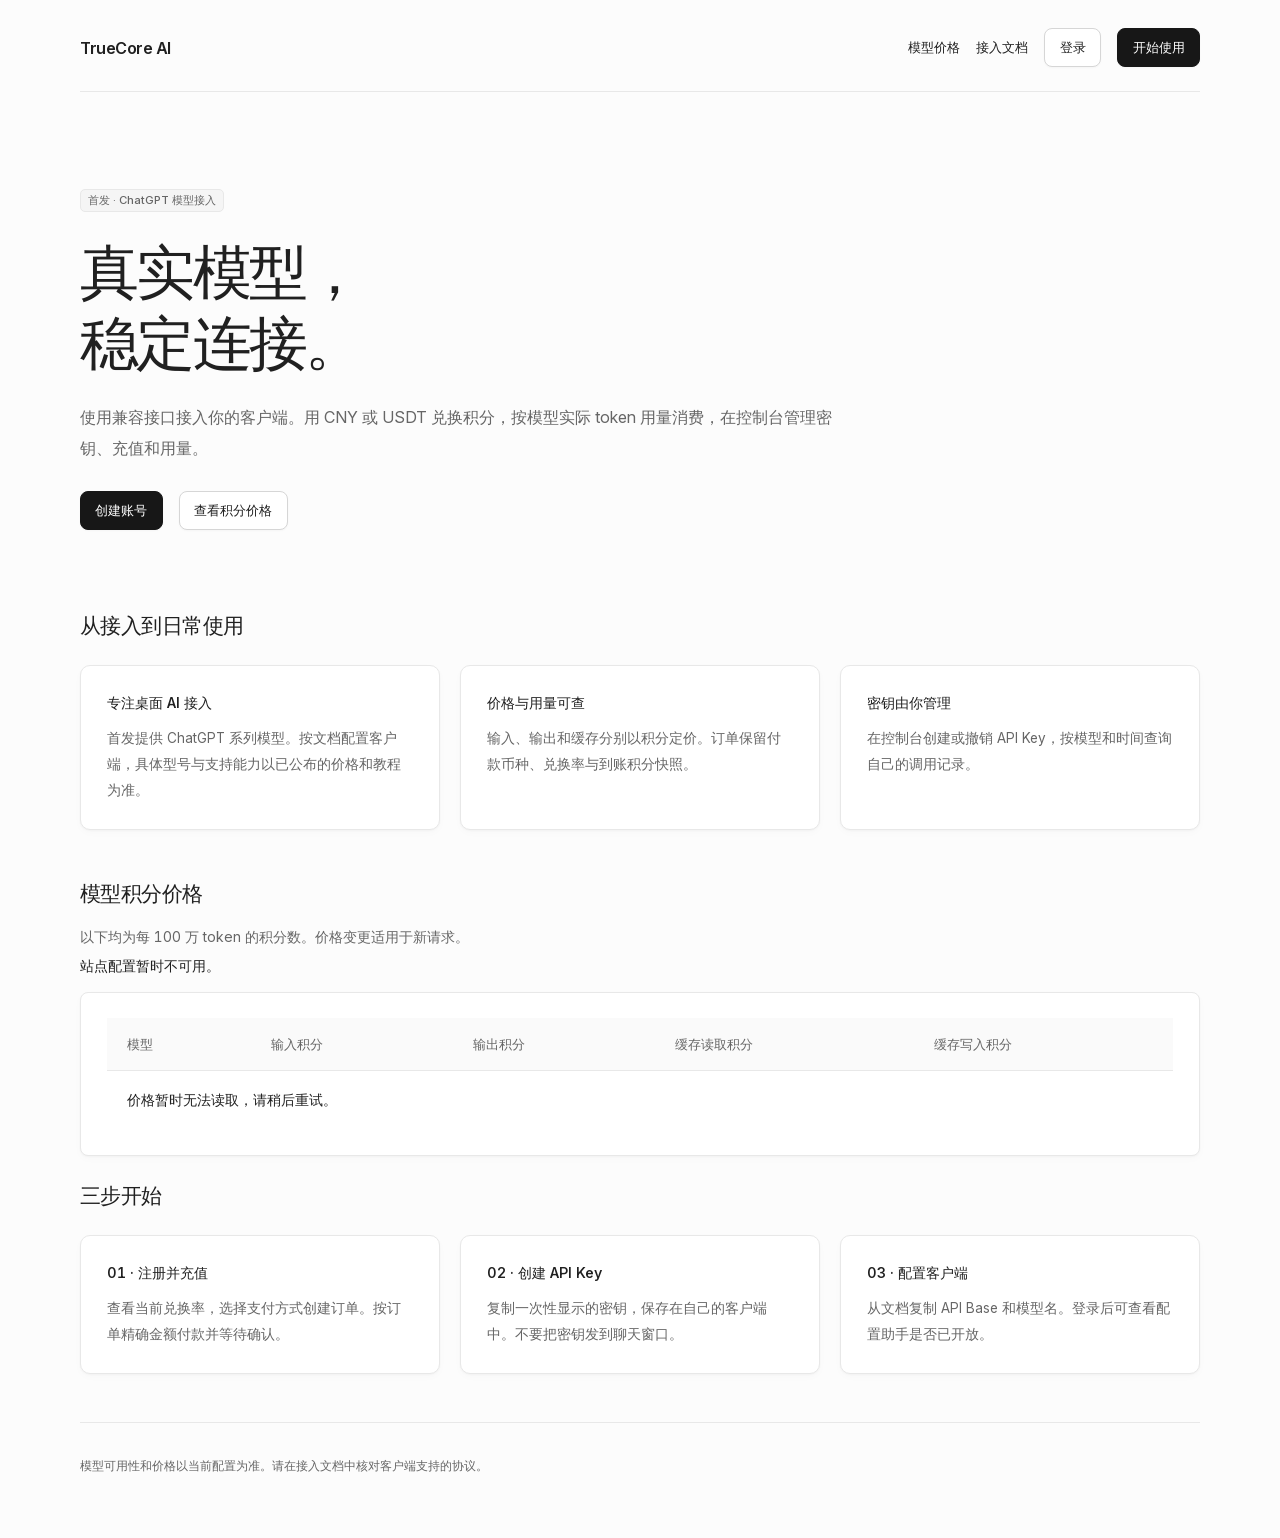
==== commit 530fbad0: "fix(portal): restrict upstream quotas to privileged accounts" ====
--- a/internal/api/modules/portal/static/index.html
+++ b/internal/api/modules/portal/static/index.html
@@ -181,7 +181,7 @@
 
     <!-- Quota / entitlements -->
     <section id="sec-quota" class="hidden">
-      <div class="page-head"><h2>上游额度</h2><p>管理员视图 · 查看模型供应与上游账号状态。</p></div>
+      <div class="page-head"><h2>上游额度</h2><p>特权账户视图 · 查看你可用账号的上游剩余额度。</p></div>
       <div class="stats">
         <div class="stat-card"><div class="label">积分余额</div><div class="value" id="q-balance">-</div></div>
         <div class="stat-card"><div class="label">计费状态</div><div class="value sm" id="q-plan">-</div></div>
--- a/internal/api/modules/portal/static/portal.css
+++ b/internal/api/modules/portal/static/portal.css
@@ -34,14 +34,16 @@
 body {
   font-family: Inter, -apple-system, BlinkMacSystemFont, "Segoe UI", "PingFang SC", "Noto Sans CJK SC", "Microsoft YaHei", sans-serif;
   font-size: 14px;
+  font-weight: 400;
   line-height: 1.5;
   font-optical-sizing: auto;
+  font-variant-numeric: tabular-nums;
   background: var(--bg);
   color: var(--text);
   -webkit-font-smoothing: antialiased;
 }
 a { color: var(--text); text-decoration: none; }
-button, input, select, textarea { font: inherit; }
+button, input, select, textarea { font: inherit; font-variant-numeric: inherit; }
 button, a, input, select, textarea { touch-action: manipulation; }
 button { cursor: pointer; }
 button:disabled { cursor: not-allowed; opacity: .55; }
@@ -150,13 +152,14 @@
 .card-heading > a, .card-heading > span { font-size: .75rem; }
 .card-heading > a { color: var(--muted); }
 .table-wrap { overflow-x: auto; border: 1px solid var(--border); border-radius: var(--radius-sm); }
-table { width: 100%; border-collapse: collapse; font-size: .8rem; }
-th, td { padding: .9rem 1rem; text-align: left; border-bottom: 1px solid var(--border); white-space: nowrap; }
-th { background: var(--bg-2); color: var(--muted); font-size: .74rem; font-weight: 500; }
-td { font-variant-numeric: tabular-nums; }
+table { width: 100%; border-collapse: collapse; font-size: 14px; font-weight: 400; line-height: 22px; font-variant-numeric: tabular-nums; }
+th, td { padding: 18px 20px; text-align: left; border-bottom: 1px solid var(--border); white-space: nowrap; }
+th { padding: 16px 20px; background: var(--bg-2); color: var(--muted); font-size: 13px; font-weight: 500; line-height: 20px; }
+td { font-size: 14px; font-weight: 400; }
 tbody tr:last-child td { border-bottom: 0; }
 tbody tr:hover { background: #fcfcfc; }
-td code { padding: .2rem .4rem; background: var(--surface-2); border-radius: 4px; font-size: .78rem; }
+td code { padding: .2rem .4rem; background: var(--surface-2); border-radius: 4px; font-family: inherit; font-size: inherit; font-weight: inherit; }
+td .badge { font-size: inherit; font-weight: inherit; }
 .empty { padding: 2.5rem 1rem; color: var(--faint); text-align: center; white-space: normal; line-height: 1.8; }
 .badge { display: inline-block; padding: 2px 7px; border: 1px solid var(--border); border-radius: 5px; font-size: .7rem; font-weight: 500; line-height: 1.5; }
 .badge-green { background: #f1f6f2; color: var(--success); border-color: #dce7df; }
@@ -181,7 +184,7 @@
 .key-policy-form .btn { min-height: 42px; }
 .key-policy-note { margin: .85rem 0; color: var(--muted); font-size: .76rem; line-height: 1.8; }
 .key-policy-picker { margin-top: .8rem; max-height: 340px; overflow: auto; border: 1px solid var(--border); border-radius: var(--radius-sm); }
-.key-choice { display: flex; align-items: center; gap: .65rem; font-size: .8rem; overflow-wrap: anywhere; cursor: pointer; }
+.key-choice { display: flex; align-items: center; gap: .65rem; font-size: inherit; font-weight: inherit; overflow-wrap: anywhere; cursor: pointer; }
 .key-choice .badge { display: block; width: fit-content; margin-top: .4rem; }
 .key-models-cell { max-width: 240px; white-space: normal; overflow-wrap: anywhere; line-height: 1.7; }
 .model-toolbar { display: flex; align-items: center; justify-content: space-between; gap: 1rem; flex-wrap: wrap; margin-top: 1.75rem; }
@@ -194,7 +197,7 @@
 .model-prices { min-width: 660px; }
 .model-prices th { position: sticky; top: 0; z-index: 1; }
 .model-prices td:first-child { min-width: 220px; white-space: normal; }
-.model-prices del { display: block; margin-bottom: .2rem; color: var(--faint); font-size: .7rem; }
+.model-prices del { display: block; margin-bottom: .2rem; color: var(--faint); font-size: inherit; font-weight: inherit; }
 .example-controls { display: flex; align-items: center; justify-content: space-between; flex-wrap: wrap; gap: 1rem; margin: 1.25rem 0; }
 .example-tabs { display: flex; flex-wrap: wrap; gap: .4rem; }
 .example-controls select { width: 240px; max-width: 100%; font-size: .8rem; }
@@ -304,7 +307,7 @@
 .docs-page pre, .docs-page aside { padding: 1.25rem; margin: 1.25rem 0; border: 1px solid var(--border); border-radius: var(--radius-sm); background: var(--surface); }
 .docs-page pre { overflow: auto; font-size: .8rem; }
 .docs-page aside { background: var(--surface-2); color: var(--muted); font-size: .82rem; }
-.docs-page th, .docs-page td { white-space: normal; padding: .8rem; }
+.docs-page th, .docs-page td { white-space: normal; }
 .docs-page th { min-width: 80px; }
 .docs-page #api-base { overflow-wrap: anywhere; }
 
